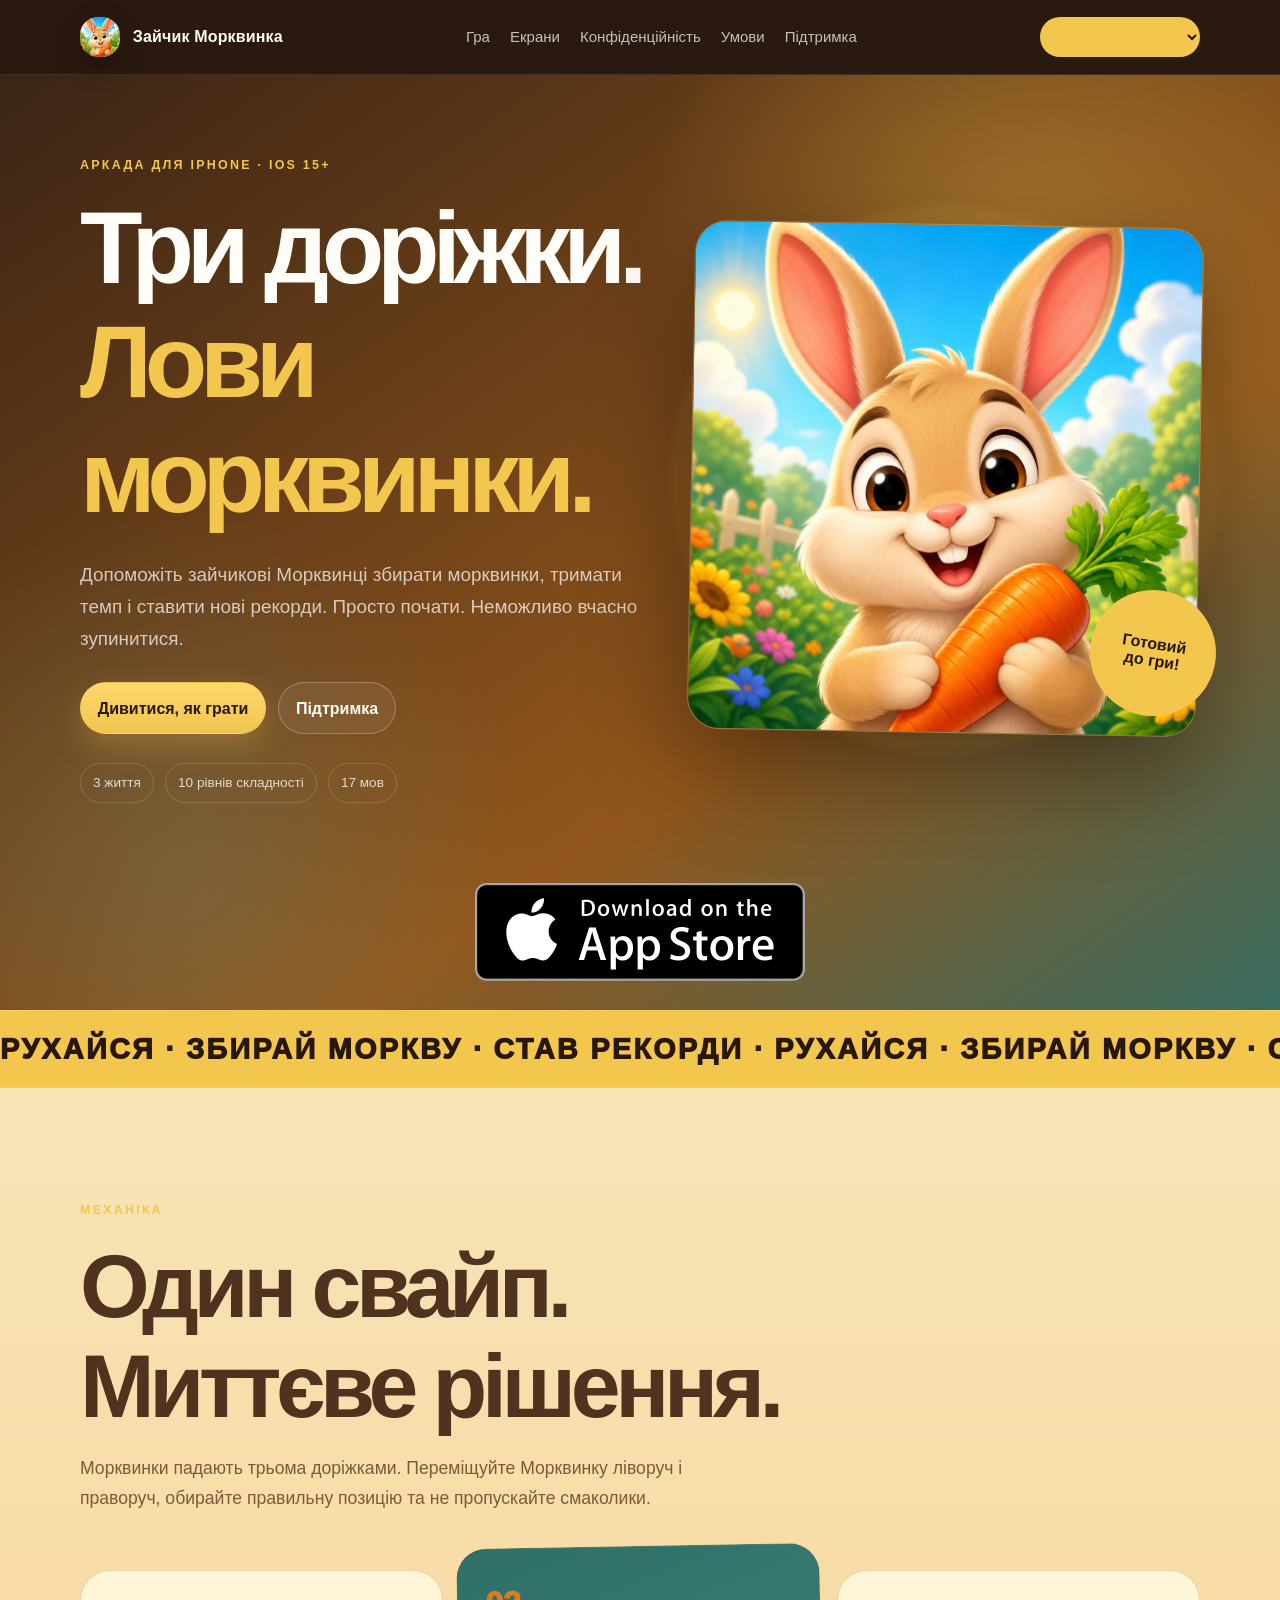
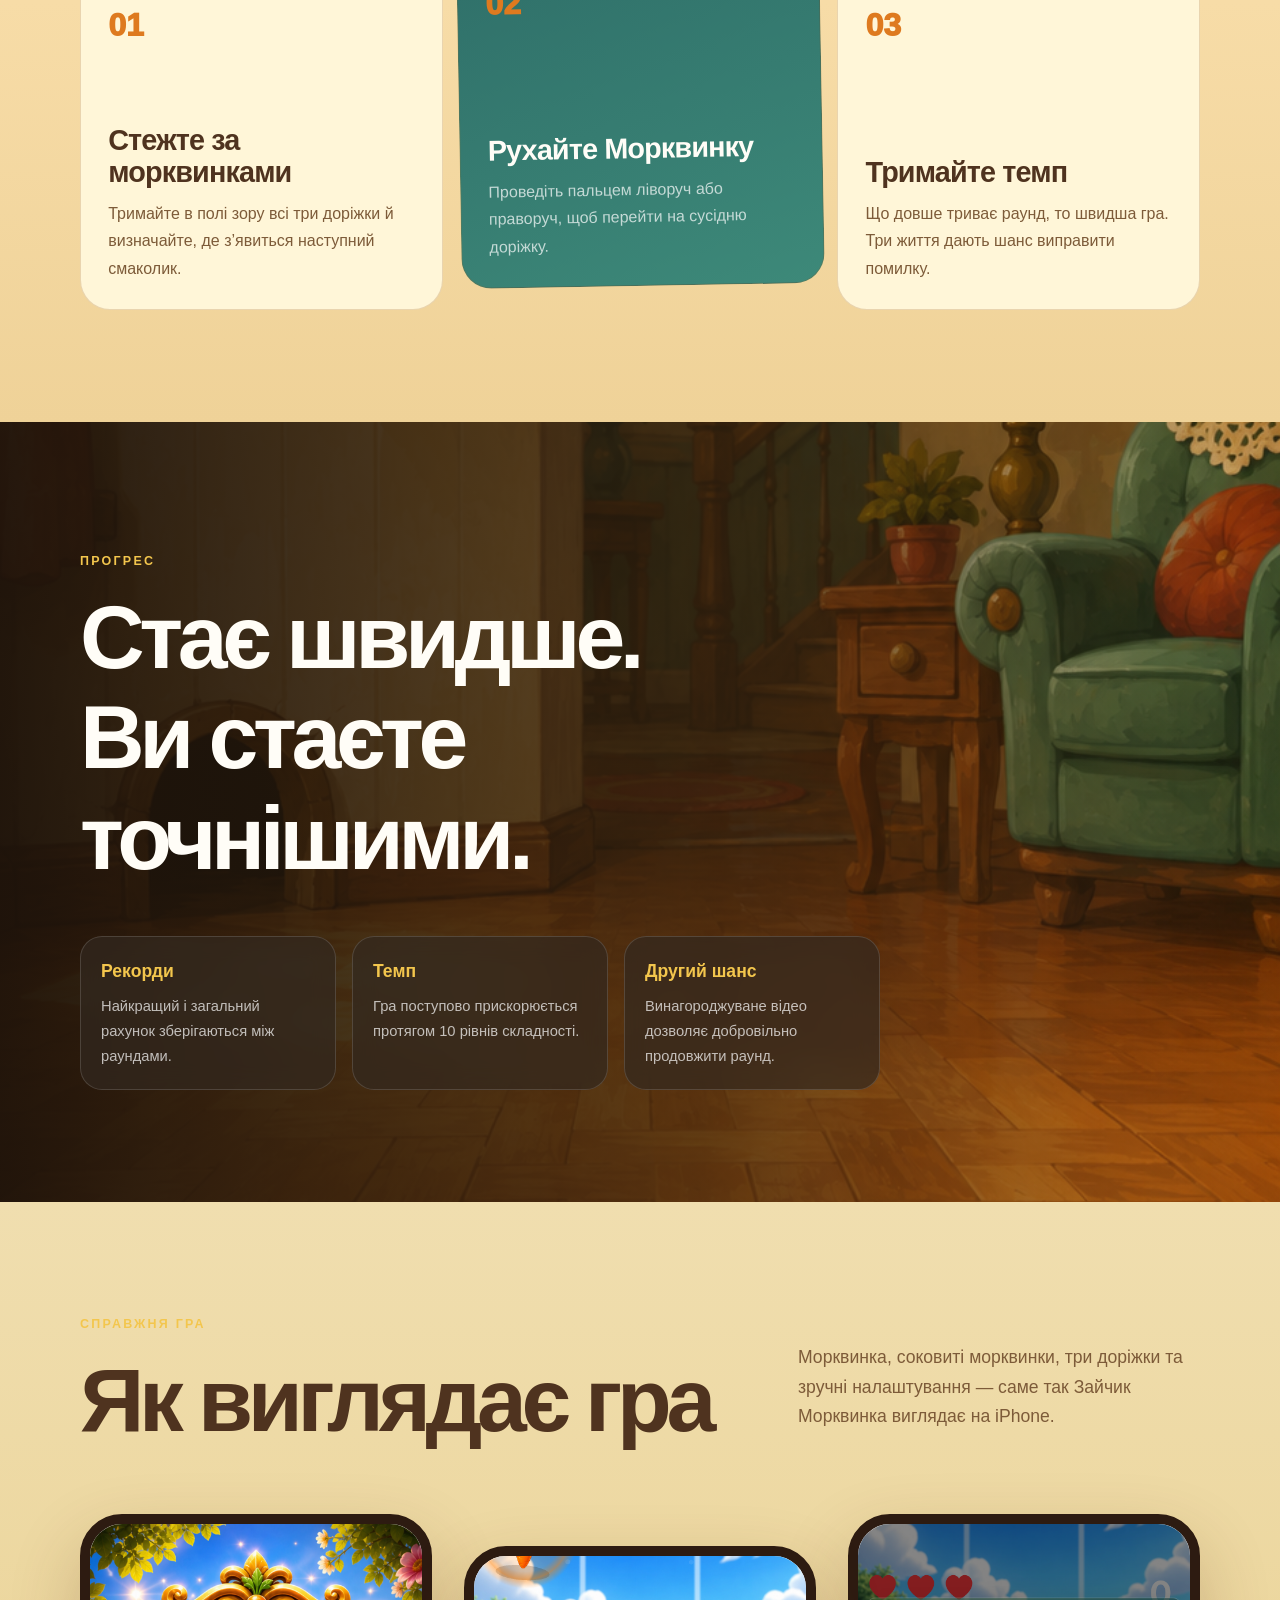
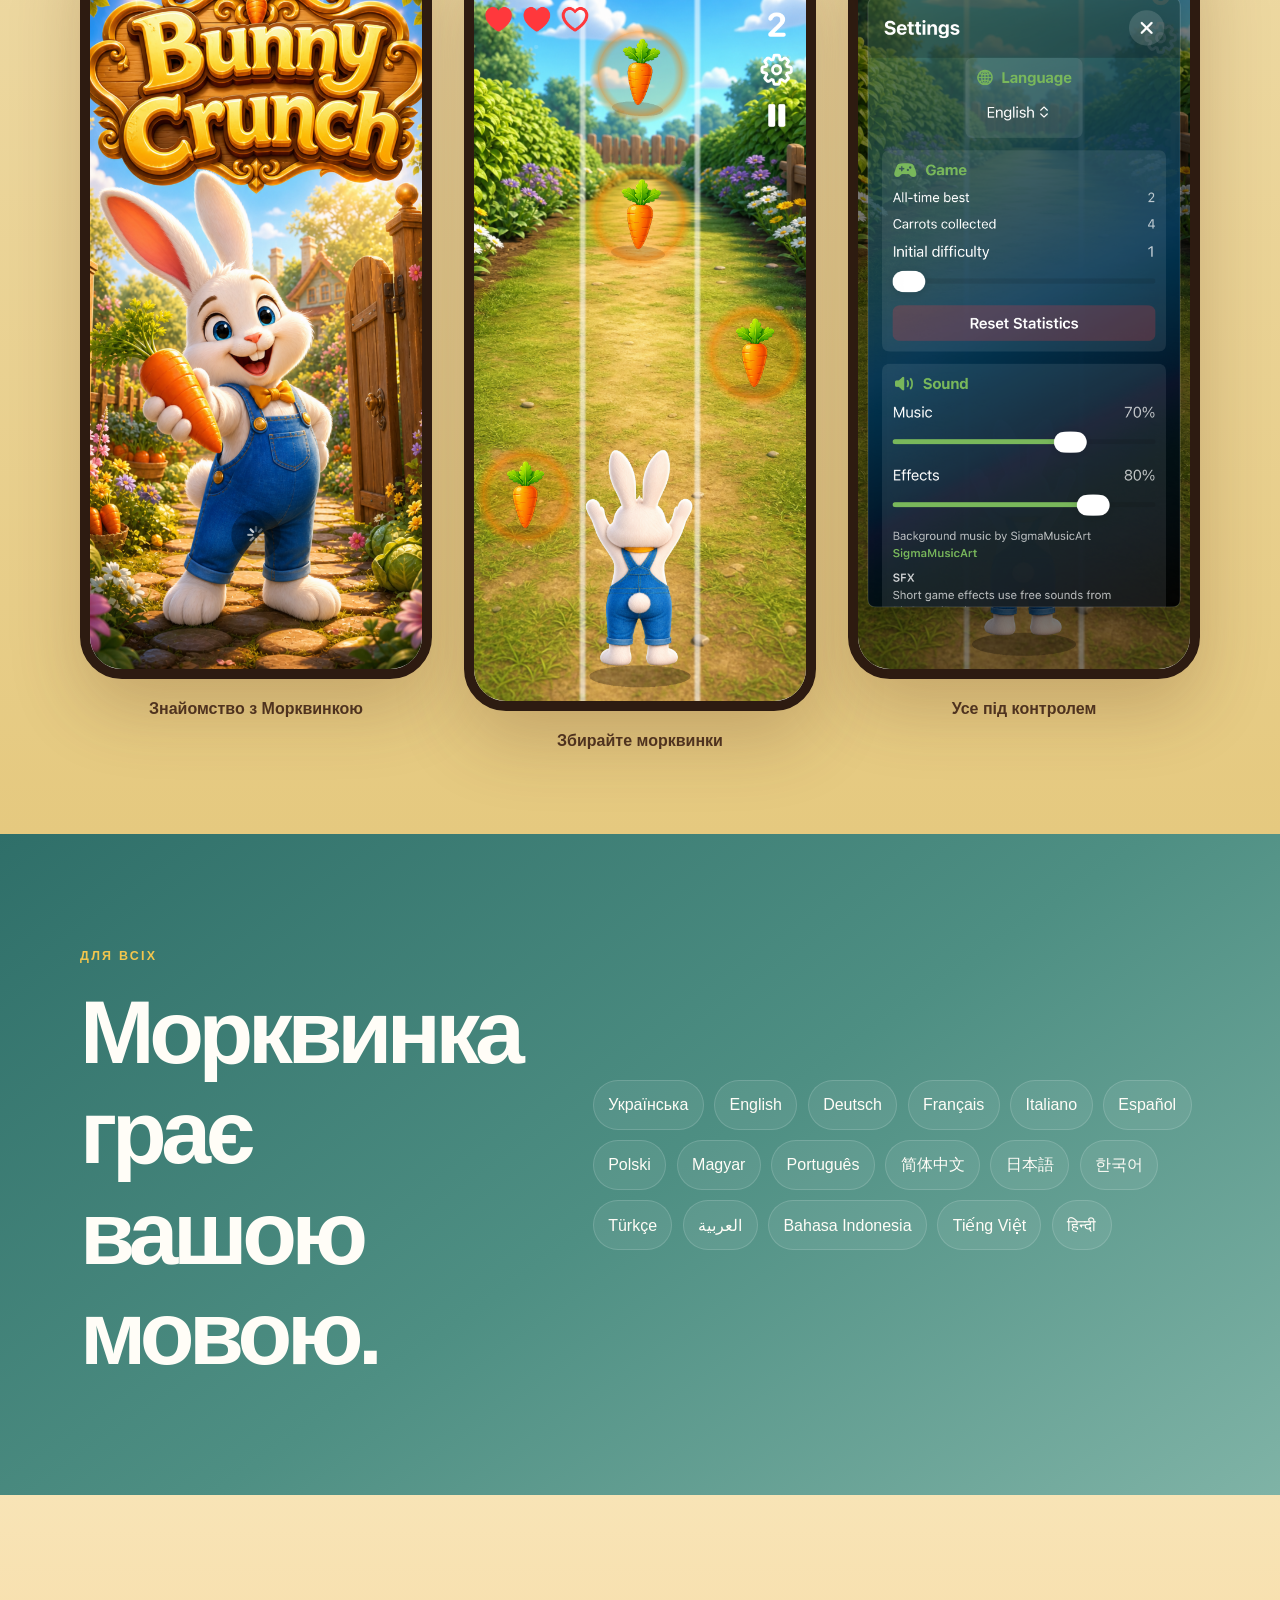
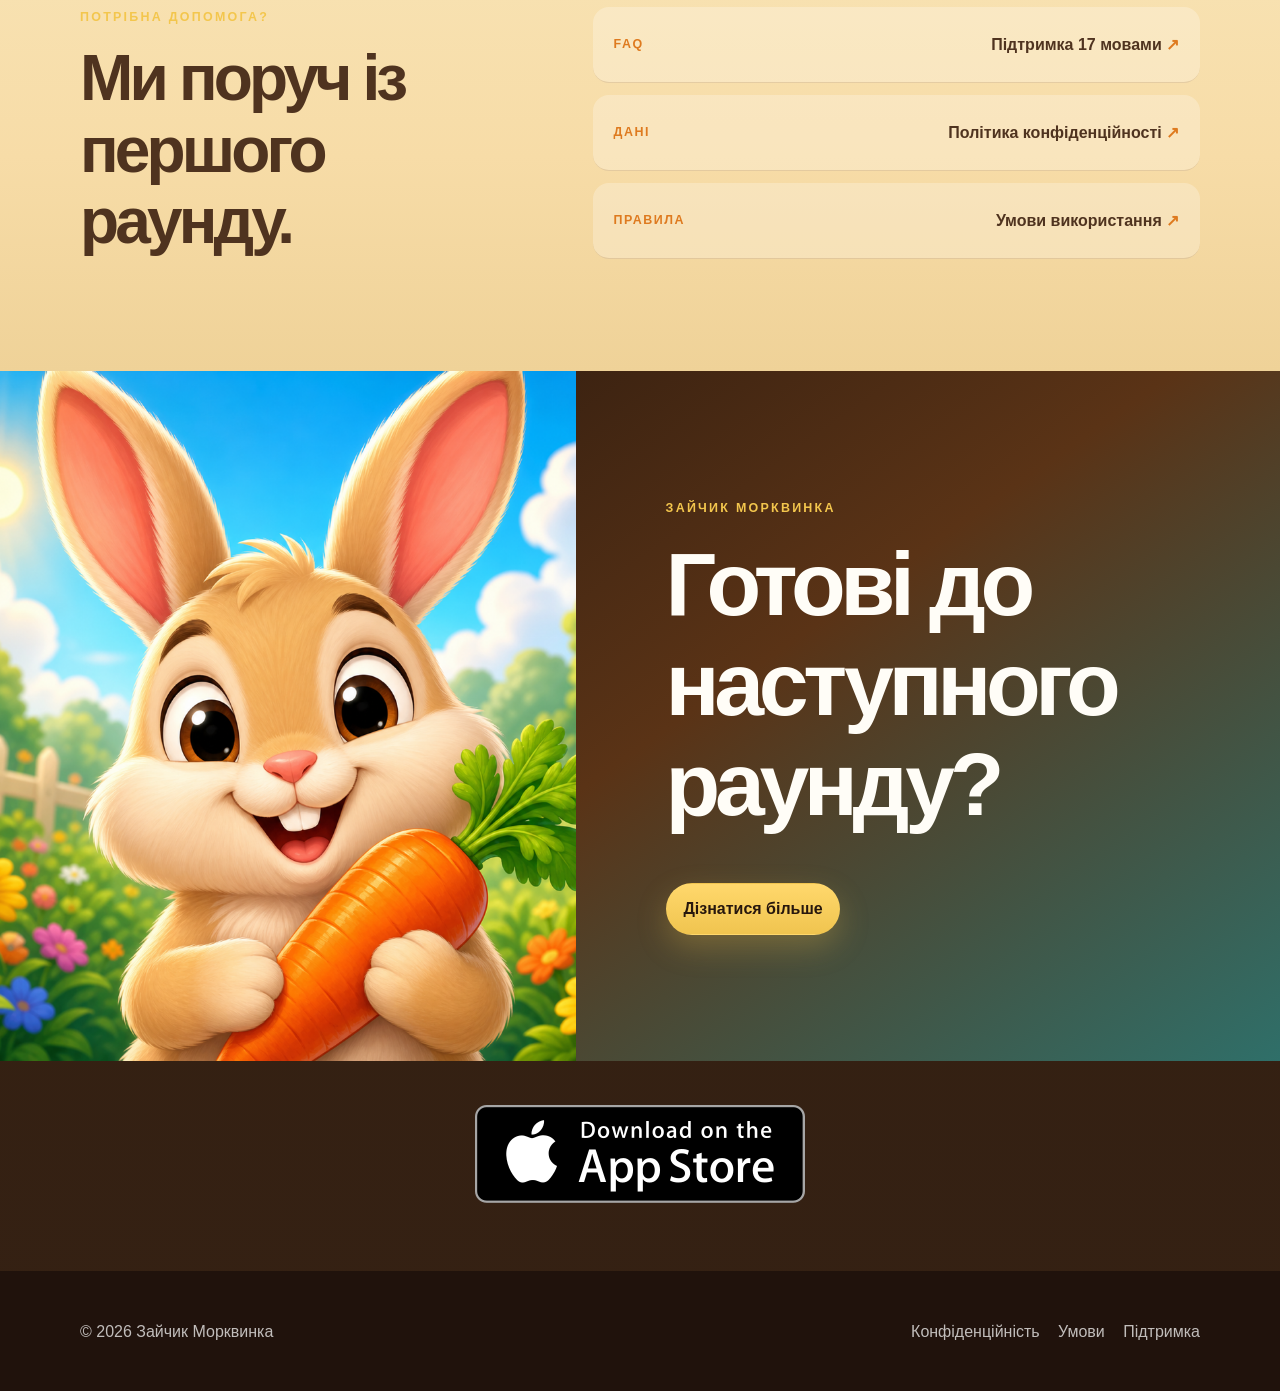
==== index.html @ 518f92ea "Refresh Simulator screenshots" ====
<!doctype html>
<html lang="uk">
<head>
  <meta charset="utf-8">
  <meta name="viewport" content="width=device-width, initial-scale=1">
  <meta name="theme-color" content="#071621">
  <meta name="description" content="Зайчик Морквинка — аркадна гра для iPhone, де Морквинка збирає морквинки на трьох доріжках.">
  <meta property="og:title" content="Зайчик Морквинка — мобільна аркада">
  <meta property="og:description" content="Три доріжки. Соковита морквинка. Спритна Морквинка.">
  <meta property="og:image" content="images/bunny-crunch-icon.png">
  <title>Зайчик Морквинка — мобільна аркада</title>
  <link rel="icon" type="image/png" href="images/bunny-crunch-icon.png">
  <link rel="apple-touch-icon" href="images/bunny-crunch-icon.png">
  <link rel="stylesheet" href="site.css?v=20260725-3">
</head>
<body class="home">
  <a class="skip-link" href="#main">Перейти до вмісту</a>
  <header class="topbar">
    <div class="shell topbar-inner">
      <a class="brand" href="index.html"><img class="brand-logo" src="images/bunny-crunch-icon.png" alt=""><span>Зайчик Морквинка</span></a>
      <nav class="nav" aria-label="Навігація сайту">
        <a class="nav-link" href="#game">Гра</a>
        <a class="nav-link" href="#screens">Екрани</a>
        <a class="nav-link" href="privacy.html">Конфіденційність</a>
        <a class="nav-link" href="terms.html">Умови</a>
        <a class="nav-link" href="support.html">Підтримка</a>
      </nav>
      <div class="language-control site-language-control" data-language-control>
        <label for="language-select">Мова сайту</label>
        <select id="language-select" data-language-select aria-label="Мова сайту"></select>
      </div>
    </div>
  </header>

  <main id="main">
    <section class="game-hero">
      <div class="shell game-hero-grid">
        <div class="hero-copy">
          <p class="game-kicker">Аркада для iPhone · iOS 15+</p>
          <h1>Три доріжки.<br><em>Лови морквинки.</em></h1>
          <p class="hero-summary">Допоможіть зайчикові Морквинці збирати морквинки, тримати темп і ставити нові рекорди. Просто почати. Неможливо вчасно зупинитися.</p>
          <div class="hero-actions">
            <a class="button primary" href="#game">Дивитися, як грати</a>
            <a class="button ghost" href="support.html">Підтримка</a>
          </div>
          <div class="hero-facts"><span>3 життя</span><span>10 рівнів складності</span><span>17 мов</span></div>
        </div>
        <div class="hero-character">
          <div class="sun-disc"></div>
          <img src="images/bunny-crunch-icon.png" alt="Мультяшний зайчик Морквинка тримає моркву">
          <span class="hero-sticker">Готовий<br>до гри!</span>
        </div>
      </div>
      <section class="app-store-band app-store-band-top" aria-label="App Store">
        <div class="shell app-store-band-inner">
          <a class="app-store-badge-link" href="https://apps.apple.com/" target="_blank" rel="noreferrer" aria-label="Download on the App Store">
            <img class="app-store-badge" src="images/app-store-badge.png" alt="Download on the App Store">
          </a>
        </div>
      </section>
      <div class="marquee" aria-hidden="true"><div>РУХАЙСЯ · ЗБИРАЙ МОРКВУ · СТАВ РЕКОРДИ · РУХАЙСЯ · ЗБИРАЙ МОРКВУ · СТАВ РЕКОРДИ ·</div></div>
    </section>

    <section class="game-section" id="game">
      <div class="shell">
        <div class="section-heading">
          <p class="game-kicker">Механіка</p>
          <h2>Один свайп.<br>Миттєве рішення.</h2>
          <p>Морквинки падають трьома доріжками. Переміщуйте Морквинку ліворуч і праворуч, обирайте правильну позицію та не пропускайте смаколики.</p>
        </div>
        <div class="mechanic-grid">
          <article class="mechanic-card"><span>01</span><h3>Стежте за морквинками</h3><p>Тримайте в полі зору всі три доріжки й визначайте, де з’явиться наступний смаколик.</p></article>
          <article class="mechanic-card featured"><span>02</span><h3>Рухайте Морквинку</h3><p>Проведіть пальцем ліворуч або праворуч, щоб перейти на сусідню доріжку.</p></article>
          <article class="mechanic-card"><span>03</span><h3>Тримайте темп</h3><p>Що довше триває раунд, то швидша гра. Три життя дають шанс виправити помилку.</p></article>
        </div>
      </div>
    </section>

    <section class="battle-section">
      <div class="battle-backdrop" role="img" aria-label="Затишна ігрова кімната з ліжком і розкиданими іграшками"></div>
      <div class="shell battle-copy">
        <p class="game-kicker">Прогрес</p>
        <h2>Стає швидше.<br>Ви стаєте точнішими.</h2>
        <div class="battle-points">
          <div><strong>Рекорди</strong><span>Найкращий і загальний рахунок зберігаються між раундами.</span></div>
          <div><strong>Темп</strong><span>Гра поступово прискорюється протягом 10 рівнів складності.</span></div>
          <div><strong>Другий шанс</strong><span>Винагороджуване відео дозволяє добровільно продовжити раунд.</span></div>
        </div>
      </div>
    </section>

    <section class="game-section screens-section" id="screens">
      <div class="shell">
        <div class="section-heading wide">
          <div><p class="game-kicker">Справжня гра</p><h2>Як виглядає гра</h2></div>
          <p>Морквинка, соковиті морквинки, три доріжки та зручні налаштування — саме так Зайчик Морквинка виглядає на iPhone.</p>
        </div>
        <div class="phone-gallery" aria-label="Скриншоти Зайчик Морквинка">
          <figure class="phone phone-tall"><div class="phone-screen"><img src="images/screenshot-splash.png?v=20260727-4" alt="Заставка Зайчик Морквинка з Морквинкою" loading="lazy"></div><figcaption>Знайомство з Морквинкою</figcaption></figure>
          <figure class="phone phone-center"><div class="phone-screen"><img src="images/screenshot-gameplay.png?v=20260727-4" alt="Ігровий раунд із морквинками на трьох доріжках" loading="lazy"></div><figcaption>Збирайте морквинки</figcaption></figure>
          <figure class="phone phone-tall"><div class="phone-screen"><img src="images/screenshot-settings.png?v=20260727-4" alt="" loading="lazy"></div><figcaption>Усе під контролем</figcaption></figure>
        </div>
      </div>
    </section>

    <section class="languages-band">
      <div class="shell languages-grid">
        <div><p class="game-kicker">Для всіх</p><h2>Морквинка грає<br>вашою мовою.</h2></div>
        <div class="language-cloud" aria-label="Підтримувані мови">
          <span>Українська</span><span>English</span><span>Deutsch</span><span>Français</span><span>Italiano</span><span>Español</span><span>Polski</span><span>Magyar</span><span>Português</span><span>简体中文</span><span>日本語</span><span>한국어</span><span>Türkçe</span><span>العربية</span><span>Bahasa Indonesia</span><span>Tiếng Việt</span><span>हिन्दी</span>
        </div>
      </div>
    </section>

    <section class="game-section support-strip">
      <div class="shell support-strip-grid">
        <div><p class="game-kicker">Потрібна допомога?</p><h2>Ми поруч із першого раунду.</h2></div>
        <div class="support-links">
          <a href="support.html"><span>FAQ</span><strong>Підтримка 17 мовами</strong></a>
          <a href="privacy.html"><span>Дані</span><strong>Політика конфіденційності</strong></a>
          <a href="terms.html"><span>Правила</span><strong>Умови використання</strong></a>
        </div>
      </div>
    </section>

    <section class="final-game-cta">
      <img src="images/bunny-crunch-icon.png" alt="" aria-hidden="true">
      <div><p class="game-kicker">Зайчик Морквинка</p><h2>Готові до<br>наступного раунду?</h2><a class="button primary" href="support.html">Дізнатися більше</a></div>
    </section>

    <section class="app-store-band app-store-band-bottom" aria-label="App Store">
      <div class="shell app-store-band-inner">
        <a class="app-store-badge-link" href="https://apps.apple.com/" target="_blank" rel="noreferrer" aria-label="Download on the App Store">
          <img class="app-store-badge" src="images/app-store-badge.png" alt="Download on the App Store">
        </a>
      </div>
    </section>
  </main>

  <footer class="footer"><div class="shell footer-inner"><span>© 2026 <span>Зайчик Морквинка</span></span><div class="footer-links"><a href="privacy.html">Конфіденційність</a><a href="terms.html">Умови</a><a href="support.html">Підтримка</a></div></div></footer>
</body>
</html>
---- site.css ----
:root {
  --ink: #27170d;
  --navy: #5d3418;
  --blue: #2f6f69;
  --blue-light: #96cbbd;
  --paper: #f7dca7;
  --paper-2: #fff6d8;
  --text: #4f331f;
  --muted: #7d5b39;
  --line: rgba(156, 93, 31, 0.22);
  --yellow: #f3c64d;
  --orange: #de7a1f;
  --teal: #67b8ac;
  --sand: #c98a46;
  --white: #fffdf7;
  --max: 1120px;
  --reading: 790px;
  --shadow: 0 24px 70px rgba(91, 51, 20, 0.18);
}

* {
  box-sizing: border-box;
}

html {
  scroll-behavior: smooth;
}

body {
  margin: 0;
  color: var(--text);
  background:
    radial-gradient(circle at 14% 14%, rgba(243, 198, 77, 0.2), transparent 20rem),
    radial-gradient(circle at 86% 20%, rgba(103, 184, 172, 0.16), transparent 26rem),
    radial-gradient(circle at 50% 92%, rgba(222, 122, 31, 0.12), transparent 30rem),
    linear-gradient(180deg, #fff8e9 0%, var(--paper) 54%, #e9c06f 100%);
  font-family: "Avenir Next", "Trebuchet MS", "Segoe UI", sans-serif;
  line-height: 1.7;
  text-rendering: optimizeLegibility;
  -webkit-font-smoothing: antialiased;
}

a {
  color: inherit;
  text-decoration: none;
}

a:not(.brand):not(.nav-link):not(.button):not(.page-card) {
  text-decoration-color: rgba(116, 77, 37, 0.42);
  text-underline-offset: 0.18em;
}

.shell {
  width: min(var(--max), calc(100% - 32px));
  margin-inline: auto;
}

.skip-link {
  position: fixed;
  top: 12px;
  left: 12px;
  z-index: 100;
  padding: 0.65rem 0.9rem;
  border-radius: 999px;
  color: var(--white);
  background: var(--ink);
  transform: translateY(-180%);
}

.skip-link:focus {
  transform: none;
}

.topbar {
  position: sticky;
  top: 0;
  z-index: 50;
  border-bottom: 1px solid rgba(255, 255, 255, 0.1);
  color: var(--white);
  background: rgba(39, 23, 13, 0.92);
  backdrop-filter: blur(22px) saturate(140%);
}

.topbar-inner {
  min-height: 74px;
  display: flex;
  align-items: center;
  justify-content: space-between;
  gap: 1.5rem;
}

.brand {
  display: inline-flex;
  align-items: center;
  gap: 0.8rem;
  font-weight: 800;
  letter-spacing: 0.01em;
}

.brand-logo {
  width: 2.5rem;
  height: 2.5rem;
  display: block;
  object-fit: cover;
  border-radius: 18px;
  box-shadow: 0 10px 26px rgba(0, 0, 0, 0.28);
}

.nav {
  display: flex;
  align-items: center;
  gap: 1.25rem;
}

.nav-link {
  color: rgba(255, 255, 255, 0.72);
  font-size: 0.94rem;
  transition: color 160ms ease;
}

.nav-link:hover,
.nav-link[aria-current="page"] {
  color: var(--yellow);
}

.nav-link.button {
  padding: 0.62rem 0.92rem;
  color: var(--ink);
  background: var(--yellow);
  border-radius: 999px;
  font-weight: 800;
}

.legal-hero {
  position: relative;
  overflow: hidden;
  color: var(--white);
  background:
    radial-gradient(circle at 82% 15%, rgba(243, 198, 77, 0.3), transparent 20rem),
    radial-gradient(circle at 12% 88%, rgba(103, 184, 172, 0.24), transparent 24rem),
    linear-gradient(145deg, #6d3e1a, #8d5620 58%, var(--blue));
}

.legal-hero::after {
  content: "";
  position: absolute;
  right: 7%;
  bottom: -5.5rem;
  width: 17rem;
  height: 17rem;
  border: 2.8rem dotted rgba(255, 255, 255, 0.08);
  border-radius: 50%;
  transform: rotate(17deg);
}

.legal-hero-inner {
  position: relative;
  z-index: 1;
  min-height: 400px;
  display: grid;
  align-content: center;
  padding-block: 5.5rem;
}

.legal-hero-inner > * {
  min-width: 0;
}

.legal-hero h1 {
  overflow-wrap: normal;
  word-break: normal;
  hyphens: none;
}

.language-control {
  width: 364px;
  max-width: 100%;
  display: grid;
  grid-template-columns: auto minmax(180px, 1fr);
  align-items: center;
  gap: 0.75rem;
  margin-bottom: 1.5rem;
  padding: 0.45rem 0.5rem 0.45rem 0.85rem;
  border: 1px solid rgba(255, 255, 255, 0.18);
  border-radius: 999px;
  color: rgba(255, 255, 255, 0.75);
  background: rgba(255, 255, 255, 0.07);
  font-size: 0.84rem;
  font-weight: 700;
}

.language-control select {
  width: 100%;
  min-width: 0;
  min-height: 38px;
  padding: 0 2.2rem 0 0.85rem;
  border: 0;
  border-radius: 999px;
  color: var(--ink);
  background: var(--yellow);
  font: inherit;
  font-weight: 800;
  cursor: pointer;
}

[dir="rtl"] .language-control select {
  padding: 0 0.85rem 0 2.2rem;
}

.topbar .language-control {
  flex: 0 0 auto;
  width: auto;
  max-width: none;
  grid-template-columns: 1fr;
  gap: 0;
  margin: 0;
  padding: 0;
  border: 0;
  background: transparent;
}

.topbar .language-control label {
  position: absolute;
  width: 1px;
  height: 1px;
  overflow: hidden;
  clip: rect(0 0 0 0);
  white-space: nowrap;
}

.topbar .language-control select {
  width: 160px;
  min-height: 40px;
  max-width: 180px;
}

.kicker {
  margin: 0 0 0.8rem;
  color: var(--yellow);
  font-size: 0.78rem;
  font-weight: 800;
  letter-spacing: 0.16em;
  text-transform: uppercase;
}

h1,
h2,
h3 {
  line-height: 1.12;
  letter-spacing: -0.03em;
}

h1 {
  max-width: 820px;
  margin: 0;
  font-size: clamp(2.9rem, 7vw, 6.4rem);
}

.legal-hero .lead {
  max-width: 700px;
  margin: 1.25rem 0 0;
  color: rgba(255, 255, 255, 0.74);
  font-size: clamp(1.05rem, 2vw, 1.3rem);
}

.hero-actions {
  display: flex;
  flex-wrap: wrap;
  gap: 0.75rem;
  margin-top: 1.7rem;
}

.button {
  display: inline-flex;
  align-items: center;
  justify-content: center;
  min-height: 48px;
  padding: 0.72rem 1.05rem;
  border: 1px solid transparent;
  border-radius: 999px;
  font-weight: 800;
}

.button.primary {
  color: var(--ink);
  background: linear-gradient(180deg, #ffd86c, #f0c44f);
  box-shadow: 0 12px 30px rgba(243, 198, 77, 0.26);
}

.button.ghost {
  color: var(--white);
  border-color: rgba(255, 255, 255, 0.25);
  background: rgba(255, 255, 255, 0.06);
}

.app-store-band {
  width: 100%;
}

.app-store-band-top {
  padding: 2rem 0 1.85rem;
}

.app-store-band-bottom {
  padding: 2.75rem 0 4.25rem;
}

.app-store-band-inner {
  display: flex;
  justify-content: center;
}

.app-store-badge-link {
  display: inline-block;
}

.app-store-badge {
  display: block;
  width: min(330px, 82vw);
  height: auto;
}

.content-wrap {
  display: grid;
  grid-template-columns: minmax(0, var(--reading)) 220px;
  gap: 4rem;
  align-items: start;
  padding-block: 5rem;
}

.document h2,
.support-section h2 {
  margin: 3.4rem 0 1rem;
  font-size: clamp(1.75rem, 4vw, 2.55rem);
}

.document h2:first-child {
  margin-top: 0;
}

.document h3 {
  margin: 2.2rem 0 0.7rem;
  font-size: 1.2rem;
}

.document p,
.document li {
  color: #675b50;
}

.document a,
.faq a {
  text-decoration: underline;
  text-decoration-thickness: 1px;
}

.document ul {
  padding-left: 1.25rem;
}

.document li + li {
  margin-top: 0.5rem;
}

.summary {
  padding: 1.4rem;
  border: 1px solid rgba(198, 113, 73, 0.26);
  border-radius: 22px;
  background: rgba(243, 198, 77, 0.18);
}

.summary strong {
  display: block;
  margin-bottom: 0.35rem;
  color: var(--text);
}

.toc {
  position: sticky;
  top: 104px;
  padding: 1.25rem;
  border: 1px solid var(--line);
  border-radius: 20px;
  background: rgba(255, 249, 229, 0.9);
}

.toc strong {
  display: block;
  margin-bottom: 0.65rem;
}

.toc a {
  display: block;
  padding: 0.32rem 0;
  color: var(--muted);
  font-size: 0.9rem;
}

.toc a:hover {
  color: var(--text);
}

.support-main {
  padding-block: 5rem;
}

.support-intro {
  display: grid;
  grid-template-columns: repeat(3, 1fr);
  gap: 1rem;
}

.stat-card {
  min-height: 232px;
  padding: 1.4rem;
  border: 1px solid var(--line);
  border-radius: 24px;
  background: rgba(255, 255, 255, 0.58);
}

.stat-card span {
  display: block;
  margin-bottom: 1rem;
  color: var(--orange);
  font-size: 1.75rem;
  font-weight: 900;
}

.stat-card strong {
  display: block;
  font-size: 1.1rem;
}

.stat-card p {
  margin: 0.35rem 0 0;
  color: var(--muted);
}

.support-section {
  max-width: 900px;
  margin-inline: auto;
}

.faq {
  display: grid;
  gap: 0.7rem;
}

.faq details {
  border: 1px solid var(--line);
  border-radius: 18px;
  background: rgba(255, 255, 255, 0.56);
  overflow: hidden;
}

.faq details[open] {
  background: var(--white);
  box-shadow: 0 14px 36px rgba(95, 50, 13, 0.09);
}

.faq summary {
  position: relative;
  padding: 1.05rem 3.2rem 1.05rem 1.15rem;
  cursor: pointer;
  list-style: none;
  font-weight: 800;
}

.faq summary::-webkit-details-marker {
  display: none;
}

.faq summary::after {
  content: "+";
  position: absolute;
  top: 50%;
  right: 1.15rem;
  width: 1.65rem;
  height: 1.65rem;
  display: grid;
  place-items: center;
  border-radius: 50%;
  color: var(--ink);
  background: var(--yellow);
  transform: translateY(-50%);
}

.faq details[open] summary::after {
  content: "−";
}

.faq-answer {
  padding: 0 1.15rem 1.15rem;
  color: #675b50;
}

.faq-answer p {
  margin: 0;
}

.link-grid {
  display: grid;
  grid-template-columns: repeat(2, 1fr);
  gap: 1rem;
  margin-top: 4rem;
}

.page-card {
  position: relative;
  min-height: 170px;
  padding: 1.35rem;
  border-radius: 24px;
  color: var(--white);
  background: linear-gradient(145deg, #6c3c19, #2f6f69);
  box-shadow: var(--shadow);
}

.page-card span {
  color: var(--yellow);
  font-size: 0.78rem;
  font-weight: 800;
  letter-spacing: 0.12em;
  text-transform: uppercase;
}

.page-card strong {
  display: block;
  margin-top: 1.7rem;
  font-size: 1.35rem;
}

.page-card::after {
  content: "↗";
  position: absolute;
  right: 1.25rem;
  bottom: 1.15rem;
  color: var(--teal);
  font-size: 1.5rem;
}

.updated {
  margin-top: 3rem;
  color: var(--muted);
  font-size: 0.9rem;
}

.footer {
  color: rgba(255, 255, 255, 0.72);
  background: #20120c;
}

.footer-inner {
  min-height: 120px;
  display: flex;
  align-items: center;
  justify-content: space-between;
  gap: 1.5rem;
}

.footer-links {
  display: flex;
  flex-wrap: wrap;
  justify-content: flex-end;
  gap: 1.15rem;
}

.footer a:hover {
  color: var(--yellow);
}

@media (max-width: 920px) {
  .topbar-inner {
    position: relative;
    min-height: 0;
    display: grid;
    grid-template-columns: minmax(0, 1fr) auto;
    align-items: center;
    gap: 0.65rem 0.85rem;
    padding-block: 0.75rem 0.6rem;
  }

  .topbar .language-control {
    grid-column: 2;
    grid-row: 1;
    width: auto;
  }

  .topbar .language-control select {
    width: 138px;
    max-width: 34vw;
  }

  .nav {
    grid-column: 1 / -1;
    grid-row: 2;
    width: 100%;
    gap: 0.85rem;
    overflow-x: auto;
    padding-bottom: 0.15rem;
  }

  .nav-link {
    white-space: nowrap;
  }

  .nav-link.button {
    display: none;
  }
}

@media (max-width: 820px) {
  .legal-hero-inner {
    min-height: 350px;
    padding-block: 4rem;
  }

  .content-wrap {
    grid-template-columns: 1fr;
    gap: 2rem;
  }

  .toc {
    position: static;
    grid-row: 1;
  }

  .support-intro {
    grid-template-columns: 1fr;
  }
}

@media (max-width: 600px) {
  h1 {
    font-size: 3rem;
  }

  .link-grid {
    grid-template-columns: 1fr;
  }

  .footer-inner {
    align-items: flex-start;
    flex-direction: column;
    padding-block: 2rem;
  }

  .footer-links {
    justify-content: flex-start;
  }
}

@media (prefers-reduced-motion: reduce) {
  html {
    scroll-behavior: auto;
  }
}

/* Home page */
.home {
  color: var(--white);
  background:
    radial-gradient(circle at 16% 10%, rgba(243, 198, 77, 0.18), transparent 18rem),
    linear-gradient(180deg, #23160e 0%, #352113 100%);
}

.home .topbar {
  background: rgba(44, 26, 16, 0.9);
}

.game-hero {
  overflow: hidden;
  background:
    radial-gradient(circle at 80% 18%, rgba(243, 198, 77, 0.34), transparent 24rem),
    radial-gradient(circle at 14% 78%, rgba(103, 184, 172, 0.2), transparent 22rem),
    linear-gradient(145deg, #3b2415, #92561b 62%, var(--blue));
}

.game-hero-grid {
  min-height: 720px;
  display: grid;
  grid-template-columns: 1.05fr 0.95fr;
  align-items: center;
  gap: 3rem;
  padding-block: 5rem 3rem;
}

.game-kicker {
  margin: 0 0 0.9rem;
  color: var(--yellow);
  font-size: 0.78rem;
  font-weight: 900;
  letter-spacing: 0.18em;
  text-transform: uppercase;
}

.hero-copy h1 {
  margin: 0;
  font-size: clamp(4rem, 8vw, 7.5rem);
  letter-spacing: -0.07em;
}

.hero-copy h1 em {
  color: var(--yellow);
  font-style: normal;
}

.hero-summary {
  max-width: 650px;
  margin: 1.5rem 0 0;
  color: rgba(255, 255, 255, 0.72);
  font-size: 1.18rem;
}

.hero-facts {
  display: flex;
  flex-wrap: wrap;
  gap: 0.7rem;
  margin-top: 1.8rem;
}

.hero-facts span {
  padding: 0.45rem 0.75rem;
  border: 1px solid rgba(255, 255, 255, 0.16);
  border-radius: 999px;
  color: rgba(255, 255, 255, 0.78);
  font-size: 0.85rem;
}

.hero-character {
  position: relative;
  min-height: 570px;
  display: grid;
  place-items: center;
}

.hero-character img {
  position: relative;
  z-index: 2;
  width: min(100%, 560px);
  border-radius: 32px;
  border: 1px solid rgba(255, 255, 255, 0.18);
  box-shadow: 0 36px 100px rgba(0, 0, 0, 0.42);
  transform: rotate(1deg);
}

.sun-disc {
  position: absolute;
  width: 480px;
  height: 480px;
  border-radius: 50%;
  background: radial-gradient(circle, rgba(255, 246, 214, 0.96) 0%, rgba(243, 198, 77, 0.92) 44%, rgba(243, 198, 77, 0.18) 72%, transparent 74%);
  filter: blur(4px);
  box-shadow: 0 0 0 34px rgba(243, 198, 77, 0.1);
}

.hero-sticker {
  position: absolute;
  z-index: 3;
  right: -1rem;
  bottom: 3rem;
  width: 126px;
  height: 126px;
  display: grid;
  place-items: center;
  border-radius: 50%;
  color: var(--ink);
  background: var(--yellow);
  font-weight: 900;
  line-height: 1.05;
  text-align: center;
  transform: rotate(9deg);
}

.marquee {
  overflow: hidden;
  border-block: 1px solid rgba(255, 255, 255, 0.12);
  color: var(--ink);
  background: var(--yellow);
  font-size: clamp(1rem, 2.5vw, 1.8rem);
  font-weight: 950;
  letter-spacing: 0.08em;
  white-space: nowrap;
}

.marquee div {
  width: max-content;
  padding-block: 0.85rem;
  animation: ticker 22s linear infinite;
}

@keyframes ticker {
  to { transform: translateX(-50%); }
}

.game-section {
  padding-block: 7rem;
  color: var(--text);
  background: linear-gradient(180deg, #f8e4b6, var(--paper) 55%, #efd298);
}

.section-heading {
  max-width: 760px;
}

.section-heading h2,
.battle-copy h2,
.languages-grid h2,
.support-strip h2,
.final-game-cta h2 {
  margin: 0;
  font-size: clamp(3rem, 7vw, 6.4rem);
  letter-spacing: -0.06em;
}

.section-heading > p:last-child {
  max-width: 620px;
  color: var(--muted);
  font-size: 1.1rem;
}

.section-heading.wide {
  max-width: none;
  display: grid;
  grid-template-columns: 1.25fr 0.75fr;
  align-items: end;
  gap: 3rem;
}

.mechanic-grid {
  display: grid;
  grid-template-columns: repeat(3, 1fr);
  gap: 1rem;
  margin-top: 3.5rem;
}

.mechanic-card {
  min-height: 340px;
  display: flex;
  flex-direction: column;
  padding: 1.7rem;
  border: 1px solid var(--line);
  border-radius: 30px;
  background: var(--paper-2);
}

.mechanic-card.featured {
  color: var(--white);
  background: linear-gradient(160deg, #2f6f69, #3d8979);
  transform: translateY(-1.5rem) rotate(-1deg);
}

.mechanic-card > span {
  color: var(--orange);
  font-size: 2rem;
  font-weight: 950;
}

.mechanic-card h3 {
  margin: auto 0 0.75rem;
  font-size: 1.8rem;
}

.mechanic-card p {
  margin: 0;
  color: var(--muted);
}

.mechanic-card.featured p {
  color: rgba(255, 255, 255, 0.7);
}

.battle-section {
  position: relative;
  min-height: 780px;
  display: grid;
  align-items: end;
  overflow: hidden;
  background: var(--ink);
}

.battle-backdrop {
  position: absolute;
  inset: 0;
  background:
    linear-gradient(90deg, rgba(28, 18, 10, 0.96), rgba(40, 28, 14, 0.72) 55%, rgba(40, 28, 14, 0.18)),
    url("images/background.png") center 56% / cover;
}

.battle-copy {
  position: relative;
  z-index: 2;
  padding-block: 7rem;
}

.battle-copy h2 {
  max-width: 850px;
}

.battle-points {
  max-width: 800px;
  display: grid;
  grid-template-columns: repeat(3, 1fr);
  gap: 1rem;
  margin-top: 3rem;
}

.battle-points div {
  padding: 1.25rem;
  border: 1px solid rgba(255, 255, 255, 0.14);
  border-radius: 22px;
  background: rgba(51, 41, 32, 0.7);
  backdrop-filter: blur(12px);
}

.battle-points strong,
.battle-points span {
  display: block;
}

.battle-points strong {
  color: var(--yellow);
  font-size: 1.1rem;
}

.battle-points span {
  margin-top: 0.45rem;
  color: rgba(255, 255, 255, 0.7);
  font-size: 0.92rem;
}

.screens-section {
  overflow: hidden;
  background: linear-gradient(180deg, #f0deaf 0%, #e5c97f 100%);
}

.phone-gallery {
  display: grid;
  grid-template-columns: repeat(3, 1fr);
  align-items: center;
  gap: 2rem;
  margin-top: 4rem;
}

.phone {
  margin: 0;
  text-align: center;
}

.phone-screen {
  aspect-ratio: 1206 / 2622;
  overflow: hidden;
  border: 10px solid #2d1b11;
  border-radius: 42px;
  background: #fff;
  box-shadow: 0 30px 70px rgba(91, 51, 20, 0.24);
}

.phone-screen img {
  width: 100%;
  height: 100%;
  object-fit: cover;
}

.phone-screen.crop-top img {
  height: 116%;
  object-position: center bottom;
}

.phone-center {
  transform: translateY(2rem);
}

.phone figcaption {
  margin-top: 1rem;
  font-weight: 900;
}

.languages-band {
  padding-block: 7rem;
  background: linear-gradient(145deg, #2f6f69, #4e8f83 52%, #7fb3a6);
}

.languages-grid {
  display: grid;
  grid-template-columns: 0.85fr 1.15fr;
  gap: 4rem;
  align-items: center;
}

.language-cloud {
  display: flex;
  flex-wrap: wrap;
  gap: 0.65rem;
}

.language-cloud span {
  padding: 0.65rem 0.9rem;
  border: 1px solid rgba(255, 255, 255, 0.15);
  border-radius: 999px;
  background: rgba(255, 255, 255, 0.07);
}

.support-strip-grid {
  display: grid;
  grid-template-columns: 0.85fr 1.15fr;
  gap: 4rem;
}

.support-strip h2 {
  font-size: clamp(2.6rem, 5vw, 4.8rem);
}

.support-links {
  display: grid;
  gap: 0.75rem;
}

.support-links a {
  min-height: 76px;
  display: flex;
  align-items: center;
  justify-content: space-between;
  gap: 1rem;
  padding: 1.15rem 1.3rem;
  border-bottom: 1px solid rgba(132, 82, 28, 0.18);
  background: rgba(255, 255, 255, 0.25);
  border-radius: 16px;
}

.support-links span {
  color: var(--orange);
  font-size: 0.78rem;
  font-weight: 900;
  letter-spacing: 0.12em;
  text-transform: uppercase;
}

.support-links strong::after {
  content: " ↗";
  color: var(--orange);
}

.final-game-cta {
  min-height: 690px;
  display: grid;
  grid-template-columns: 0.9fr 1.1fr;
  align-items: center;
  overflow: hidden;
  color: var(--white);
  background: linear-gradient(145deg, #21140d, #5a3316 52%, #2f6f69);
}

.final-game-cta > img {
  width: 100%;
  height: 690px;
  object-fit: cover;
  object-position: center 30%;
}

.final-game-cta > div {
  padding: 4rem 7vw;
}

.final-game-cta .button {
  margin-top: 3rem;
}

@media (max-width: 900px) {
  .game-hero-grid,
  .section-heading.wide,
  .languages-grid,
  .support-strip-grid {
    grid-template-columns: 1fr;
  }

  .game-hero-grid {
    padding-top: 4rem;
  }

  .mechanic-grid,
  .battle-points {
    grid-template-columns: 1fr;
  }

  .mechanic-card.featured {
    transform: none;
  }

  .phone-gallery {
    display: flex;
    width: auto;
    margin-inline: calc(50% - 50vw);
    padding: 1rem 5vw 4rem;
    overflow-x: auto;
    scroll-padding-inline: 5vw;
    scroll-snap-type: x mandatory;
    scrollbar-width: thin;
  }

  .phone {
    min-width: 260px;
    scroll-snap-align: center;
  }

  .phone-center {
    transform: none;
  }

  .final-game-cta {
    grid-template-columns: 1fr;
  }

  .final-game-cta > img {
    height: 480px;
  }
}

@media (max-width: 600px) {
  .support-links a {
    min-height: 94px;
  }

  .game-hero-grid {
    min-height: 0;
  }

  .hero-character {
    min-height: 420px;
  }

  .sun-disc {
    width: 330px;
    height: 330px;
  }

  .hero-sticker {
    right: 0;
    width: 100px;
    height: 100px;
  }

  .game-section,
  .languages-band {
    padding-block: 5rem;
  }

  .phone-gallery {
    gap: 1rem;
  }

  .phone {
    min-width: min(78vw, 300px);
  }

  .phone-screen {
    border-width: 6px;
    border-radius: 28px;
  }
}

@media (max-width: 360px) {
  .brand > span:last-child {
    display: none;
  }

  .topbar .language-control select {
    width: 128px;
    max-width: 42vw;
  }
}
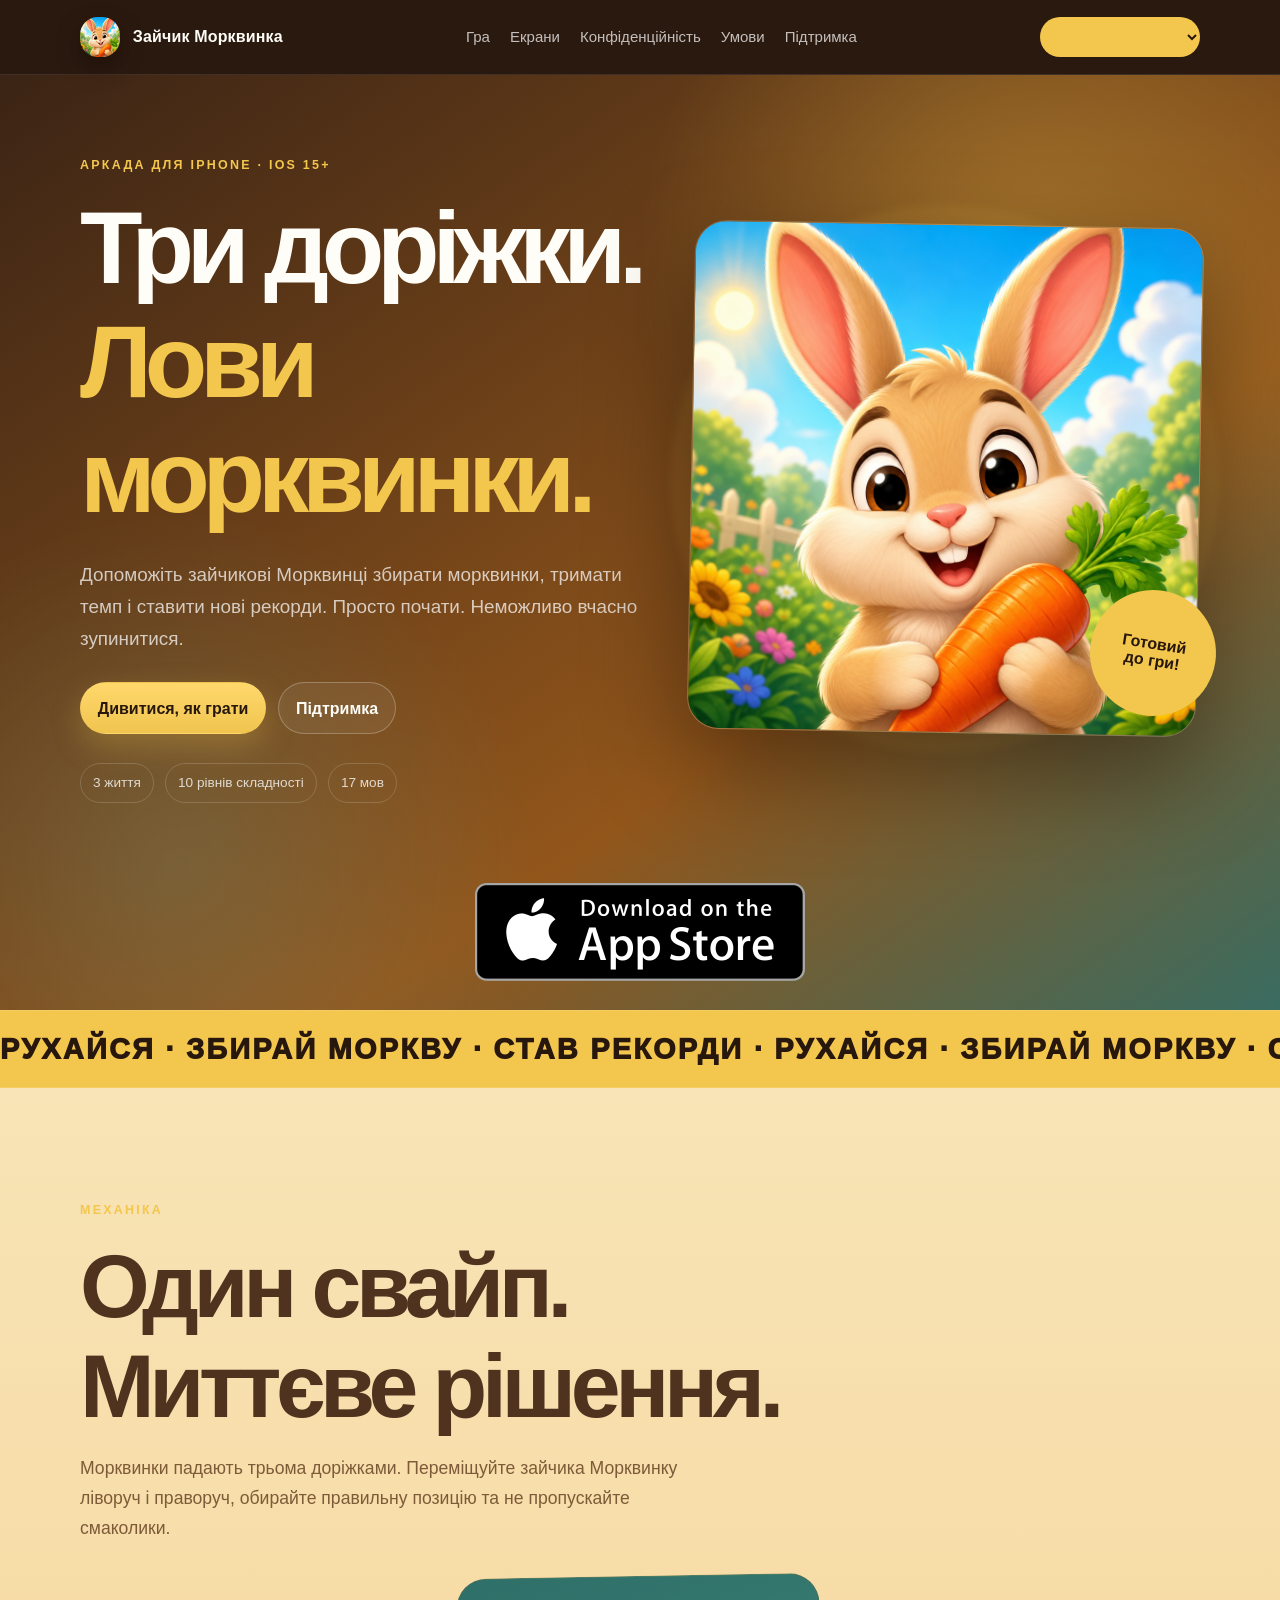
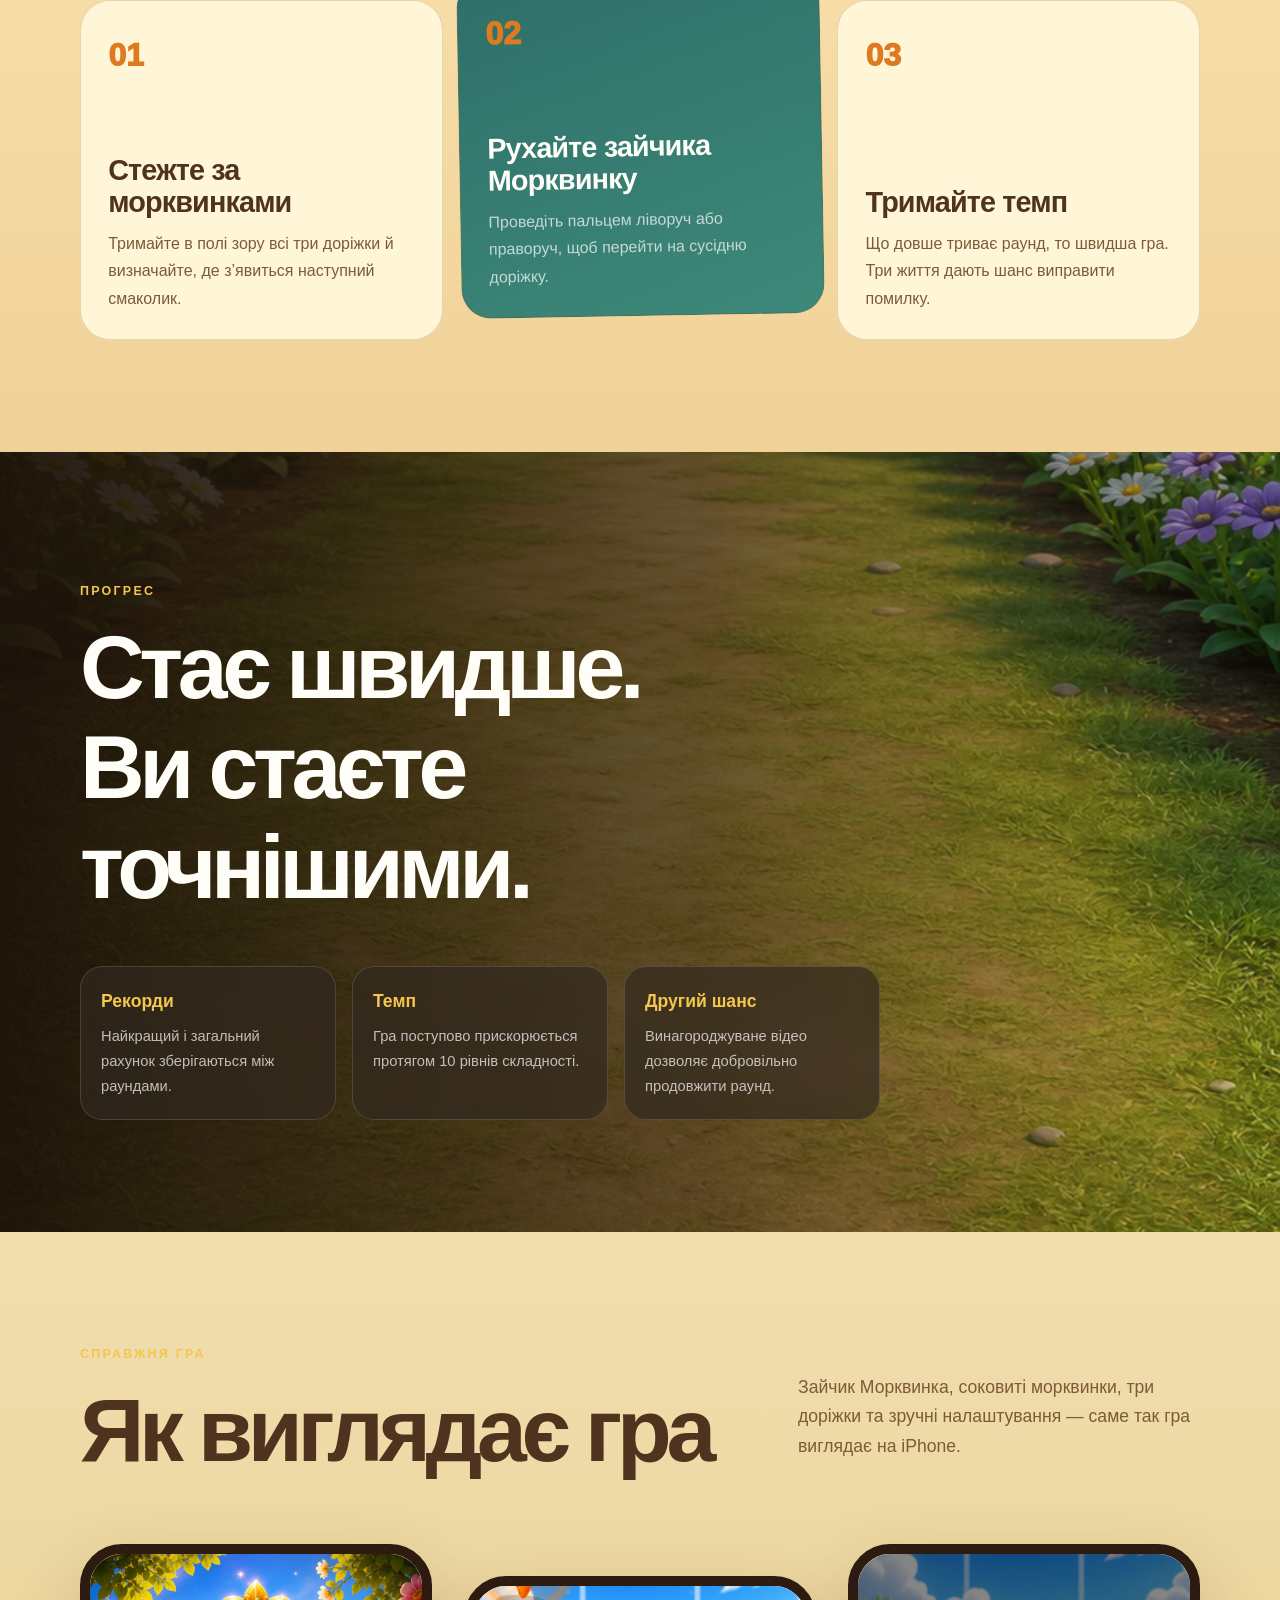
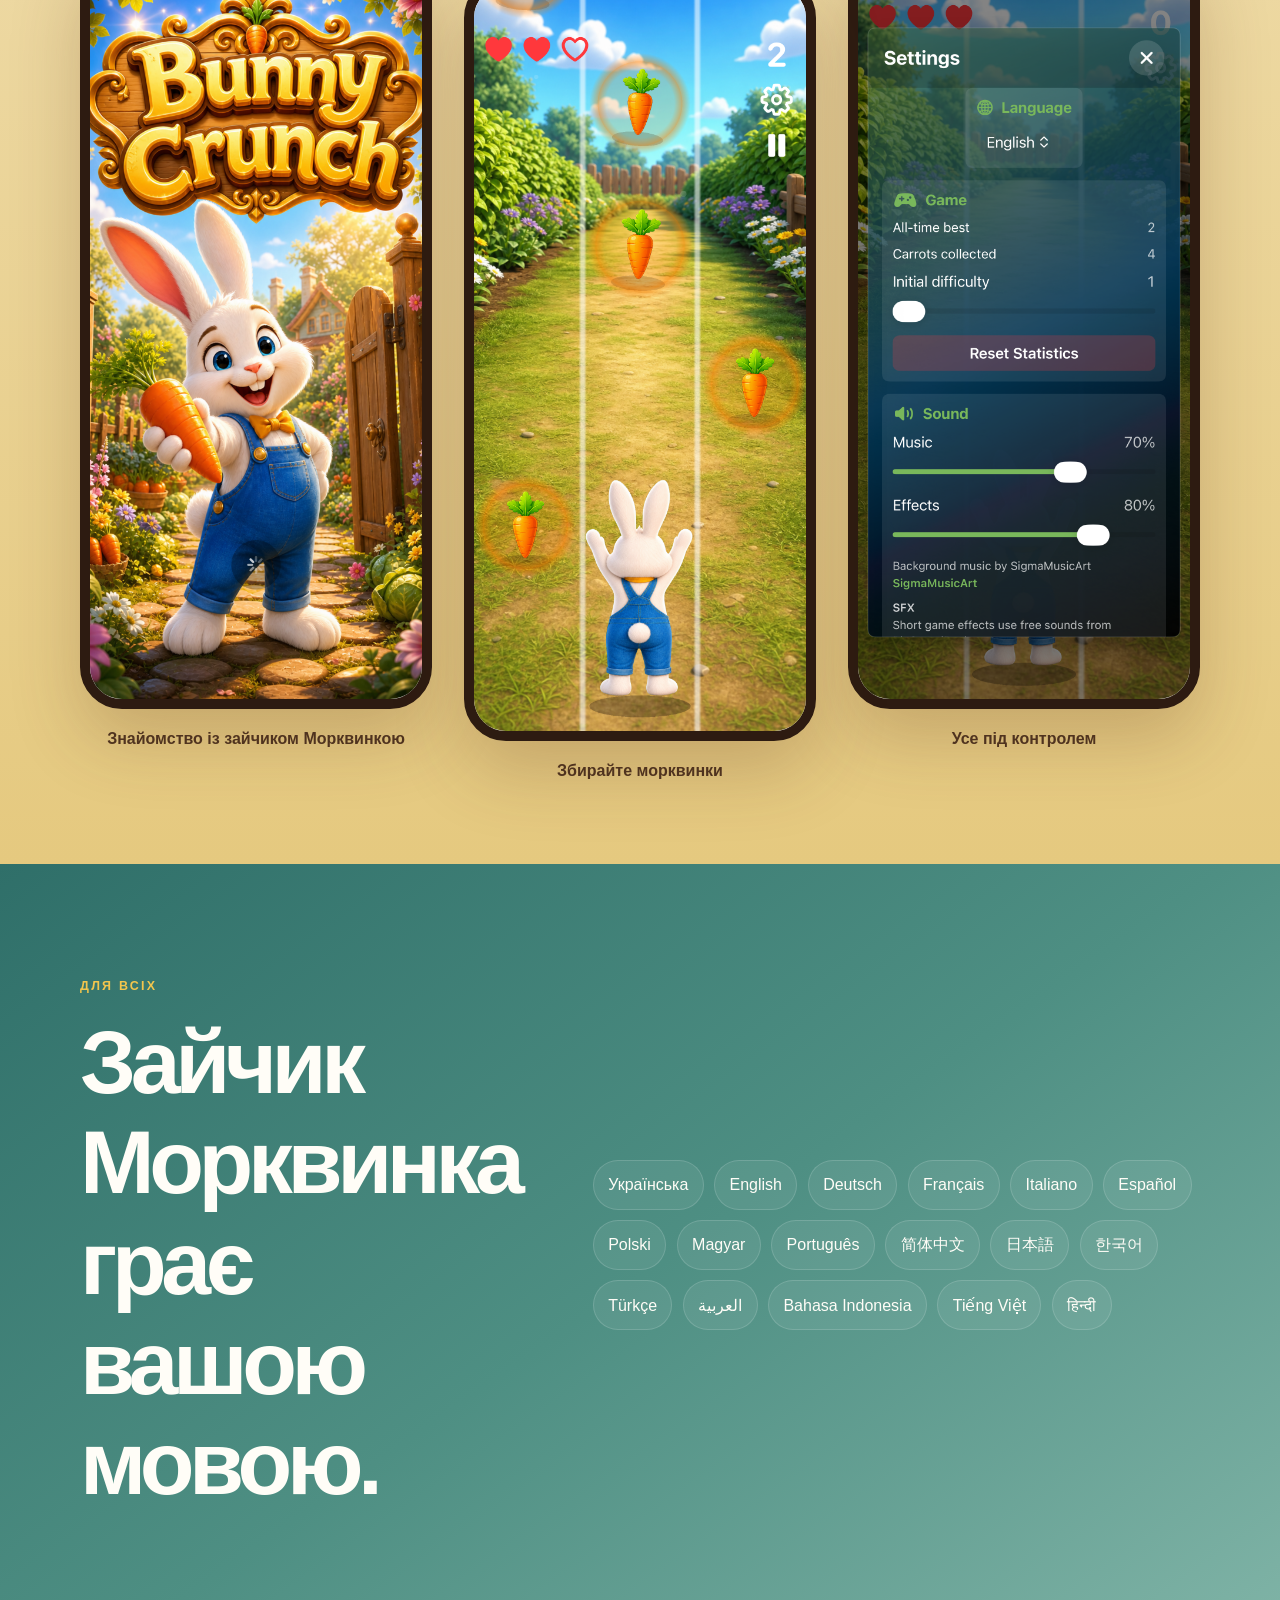
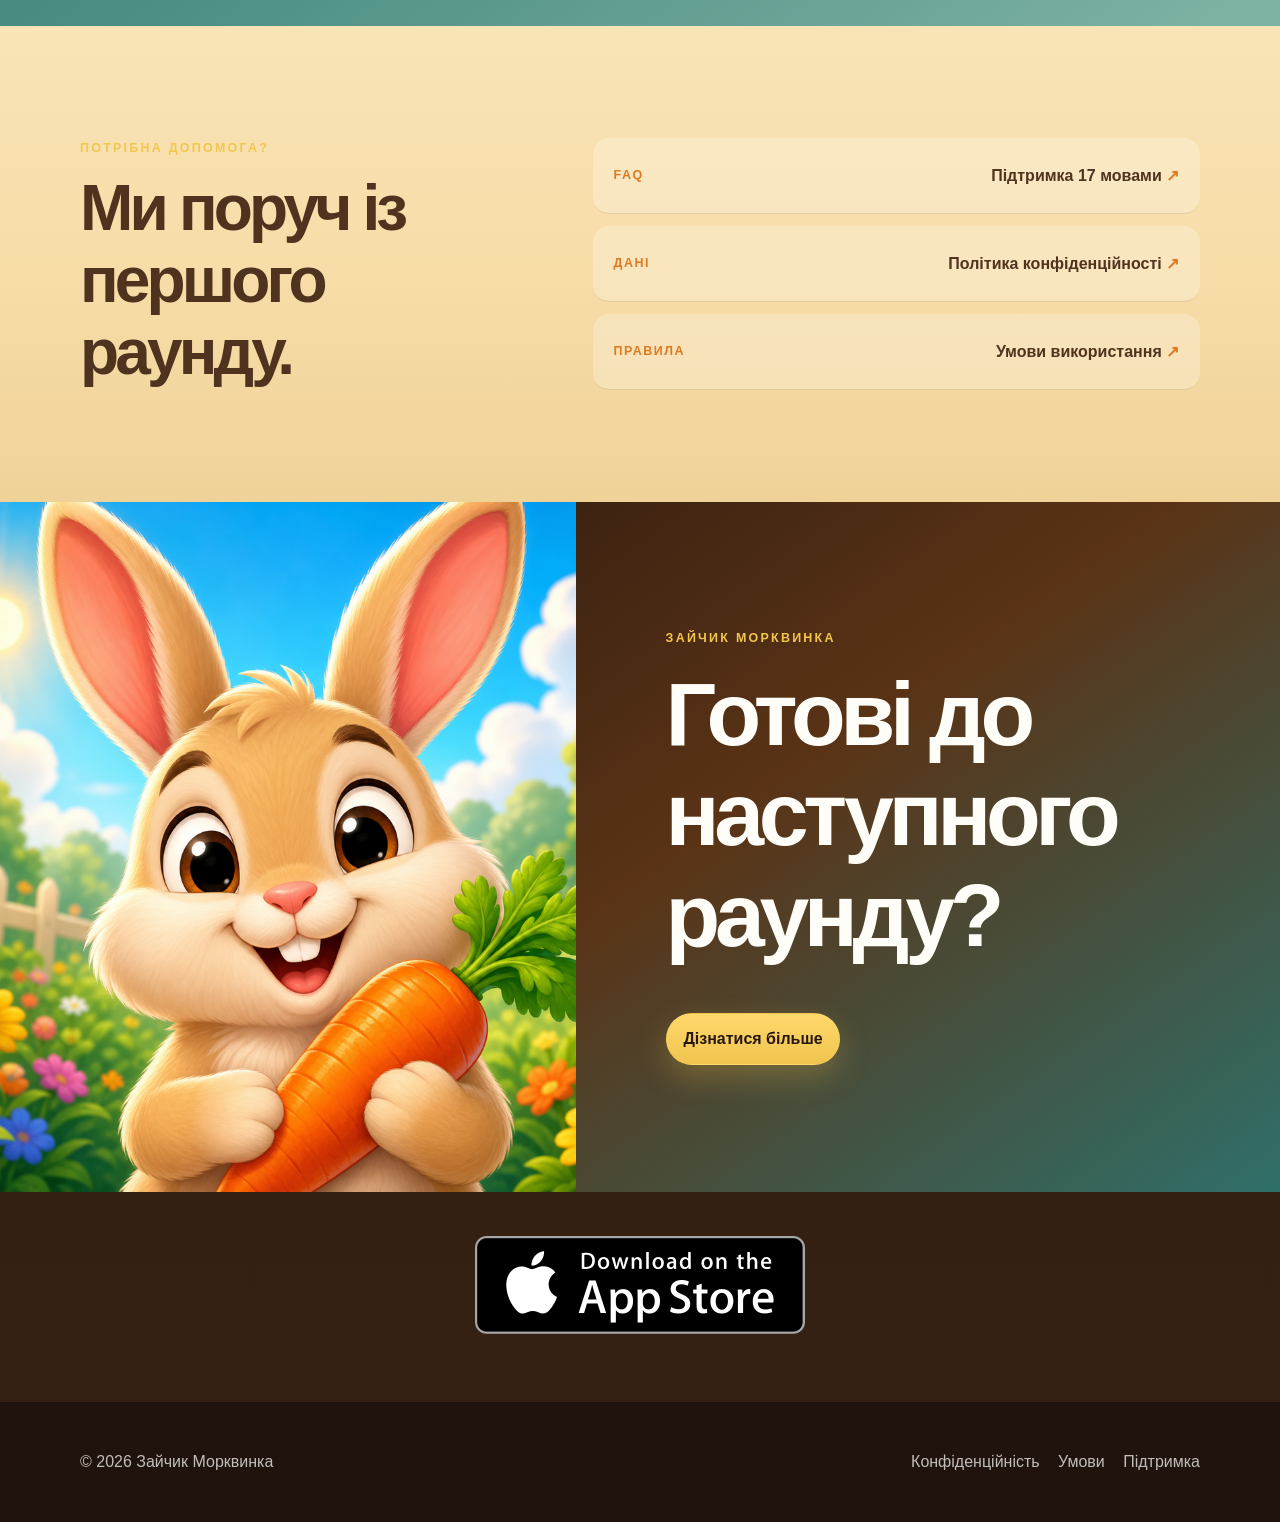
==== commit 493905a7: "Use full Ukrainian character name" ====
--- a/index.html
+++ b/index.html
@@ -4,9 +4,9 @@
   <meta charset="utf-8">
   <meta name="viewport" content="width=device-width, initial-scale=1">
   <meta name="theme-color" content="#071621">
-  <meta name="description" content="Зайчик Морквинка — аркадна гра для iPhone, де Морквинка збирає морквинки на трьох доріжках.">
+  <meta name="description" content="Зайчик Морквинка — аркадна гра для iPhone, де Зайчик Морквинка збирає морквинки на трьох доріжках.">
   <meta property="og:title" content="Зайчик Морквинка — мобільна аркада">
-  <meta property="og:description" content="Три доріжки. Соковита морквинка. Спритна Морквинка.">
+  <meta property="og:description" content="Три доріжки. Соковита морквинка. Спритний Зайчик Морквинка.">
   <meta property="og:image" content="images/bunny-crunch-icon.png">
   <title>Зайчик Морквинка — мобільна аркада</title>
   <link rel="icon" type="image/png" href="images/bunny-crunch-icon.png">
@@ -66,11 +66,11 @@
         <div class="section-heading">
           <p class="game-kicker">Механіка</p>
           <h2>Один свайп.<br>Миттєве рішення.</h2>
-          <p>Морквинки падають трьома доріжками. Переміщуйте Морквинку ліворуч і праворуч, обирайте правильну позицію та не пропускайте смаколики.</p>
+          <p>Морквинки падають трьома доріжками. Переміщуйте зайчика Морквинку ліворуч і праворуч, обирайте правильну позицію та не пропускайте смаколики.</p>
         </div>
         <div class="mechanic-grid">
           <article class="mechanic-card"><span>01</span><h3>Стежте за морквинками</h3><p>Тримайте в полі зору всі три доріжки й визначайте, де з’явиться наступний смаколик.</p></article>
-          <article class="mechanic-card featured"><span>02</span><h3>Рухайте Морквинку</h3><p>Проведіть пальцем ліворуч або праворуч, щоб перейти на сусідню доріжку.</p></article>
+          <article class="mechanic-card featured"><span>02</span><h3>Рухайте зайчика Морквинку</h3><p>Проведіть пальцем ліворуч або праворуч, щоб перейти на сусідню доріжку.</p></article>
           <article class="mechanic-card"><span>03</span><h3>Тримайте темп</h3><p>Що довше триває раунд, то швидша гра. Три життя дають шанс виправити помилку.</p></article>
         </div>
       </div>
@@ -93,10 +93,10 @@
       <div class="shell">
         <div class="section-heading wide">
           <div><p class="game-kicker">Справжня гра</p><h2>Як виглядає гра</h2></div>
-          <p>Морквинка, соковиті морквинки, три доріжки та зручні налаштування — саме так Зайчик Морквинка виглядає на iPhone.</p>
+          <p>Зайчик Морквинка, соковиті морквинки, три доріжки та зручні налаштування — саме так гра виглядає на iPhone.</p>
         </div>
         <div class="phone-gallery" aria-label="Скриншоти Зайчик Морквинка">
-          <figure class="phone phone-tall"><div class="phone-screen"><img src="images/screenshot-splash.png?v=20260727-4" alt="Заставка Зайчик Морквинка з Морквинкою" loading="lazy"></div><figcaption>Знайомство з Морквинкою</figcaption></figure>
+          <figure class="phone phone-tall"><div class="phone-screen"><img src="images/screenshot-splash.png?v=20260727-4" alt="Заставка Зайчик Морквинка із зайчиком Морквинкою" loading="lazy"></div><figcaption>Знайомство із зайчиком Морквинкою</figcaption></figure>
           <figure class="phone phone-center"><div class="phone-screen"><img src="images/screenshot-gameplay.png?v=20260727-4" alt="Ігровий раунд із морквинками на трьох доріжках" loading="lazy"></div><figcaption>Збирайте морквинки</figcaption></figure>
           <figure class="phone phone-tall"><div class="phone-screen"><img src="images/screenshot-settings.png?v=20260727-4" alt="" loading="lazy"></div><figcaption>Усе під контролем</figcaption></figure>
         </div>
@@ -105,7 +105,7 @@
 
     <section class="languages-band">
       <div class="shell languages-grid">
-        <div><p class="game-kicker">Для всіх</p><h2>Морквинка грає<br>вашою мовою.</h2></div>
+        <div><p class="game-kicker">Для всіх</p><h2>Зайчик Морквинка грає<br>вашою мовою.</h2></div>
         <div class="language-cloud" aria-label="Підтримувані мови">
           <span>Українська</span><span>English</span><span>Deutsch</span><span>Français</span><span>Italiano</span><span>Español</span><span>Polski</span><span>Magyar</span><span>Português</span><span>简体中文</span><span>日本語</span><span>한국어</span><span>Türkçe</span><span>العربية</span><span>Bahasa Indonesia</span><span>Tiếng Việt</span><span>हिन्दी</span>
         </div>
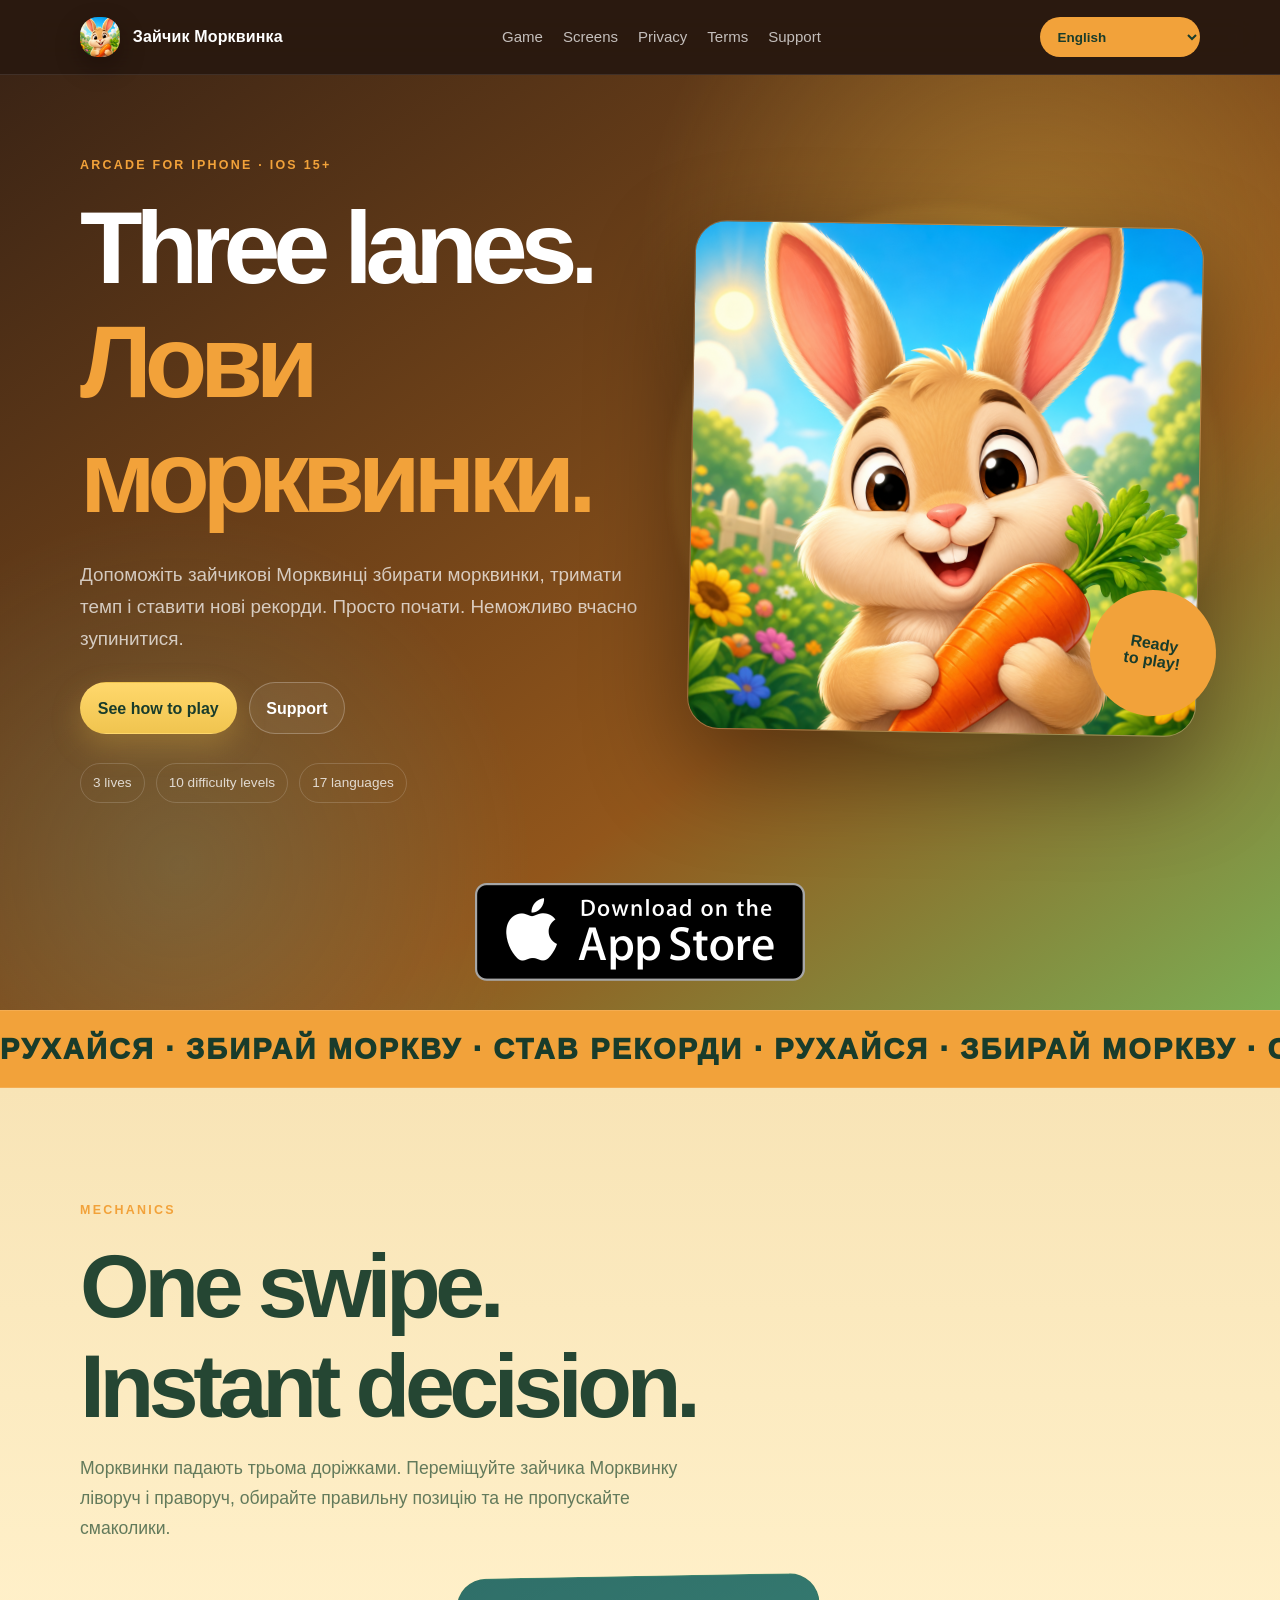
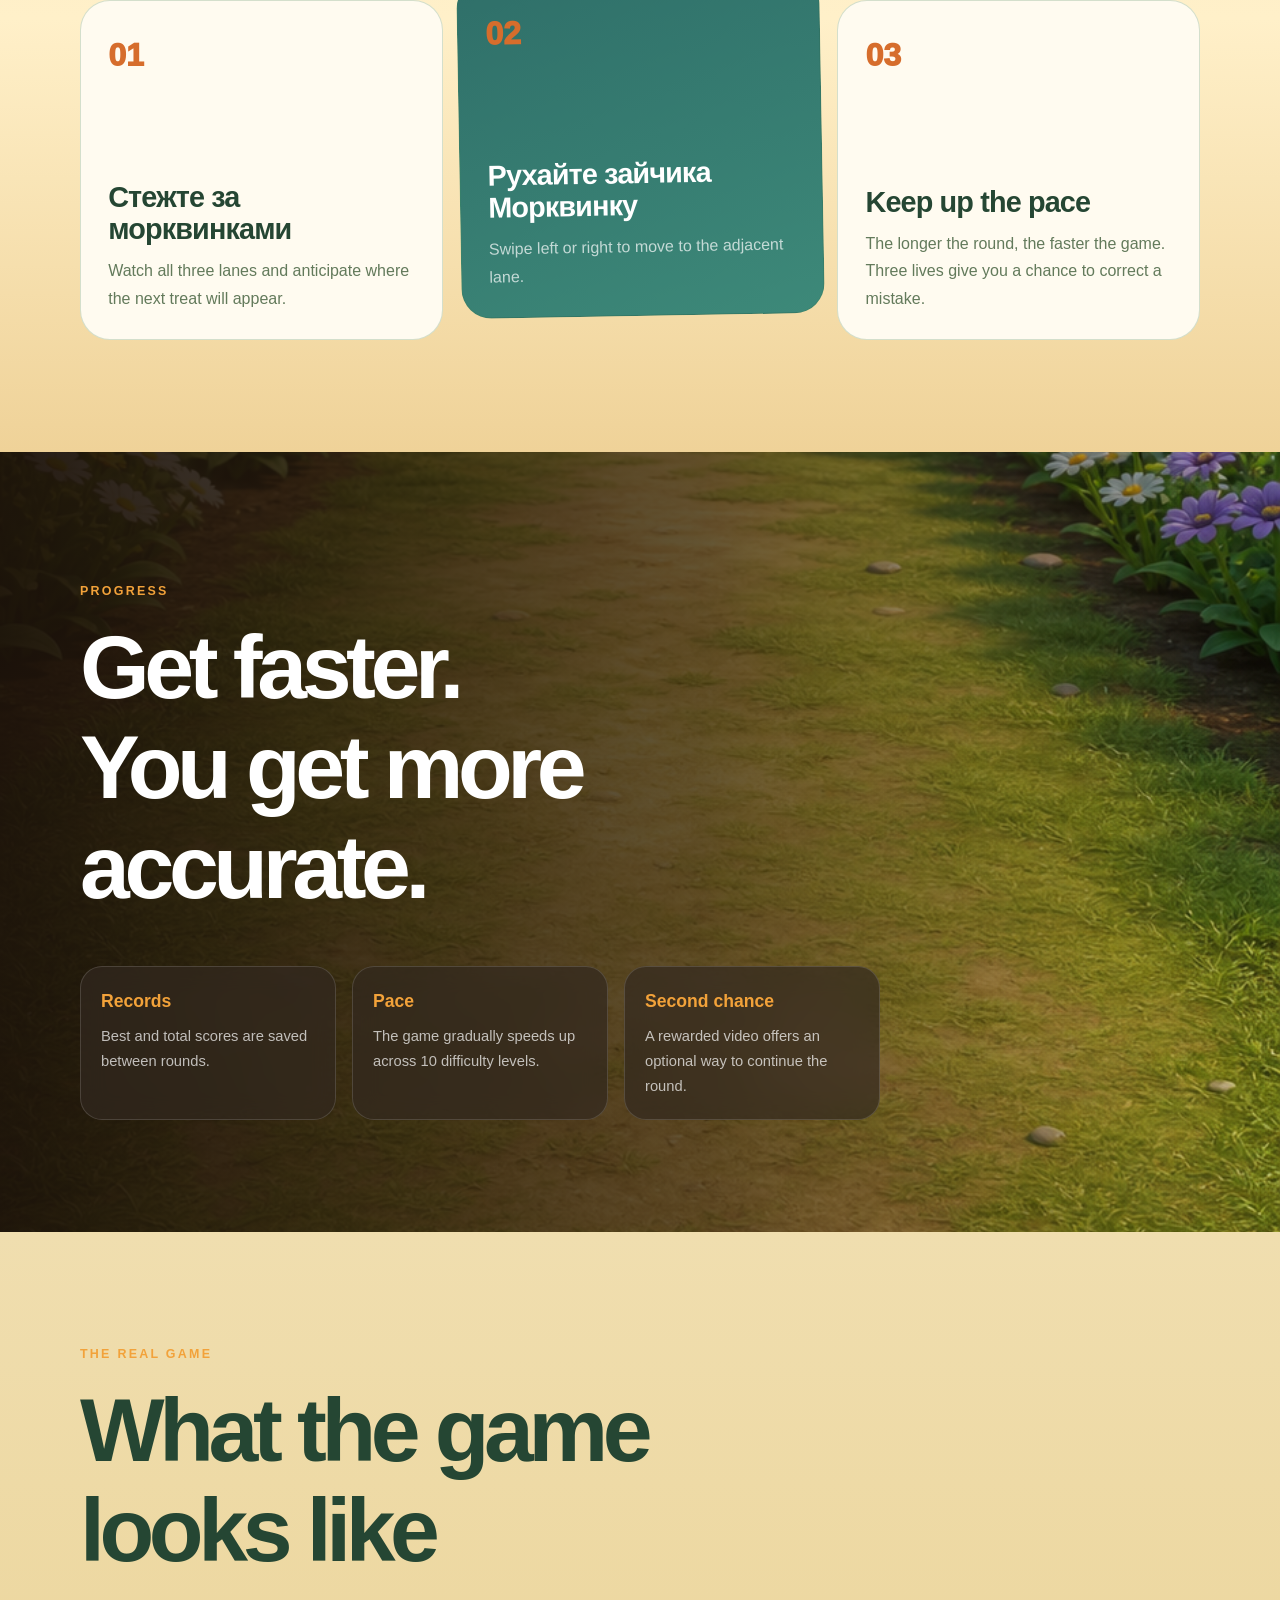
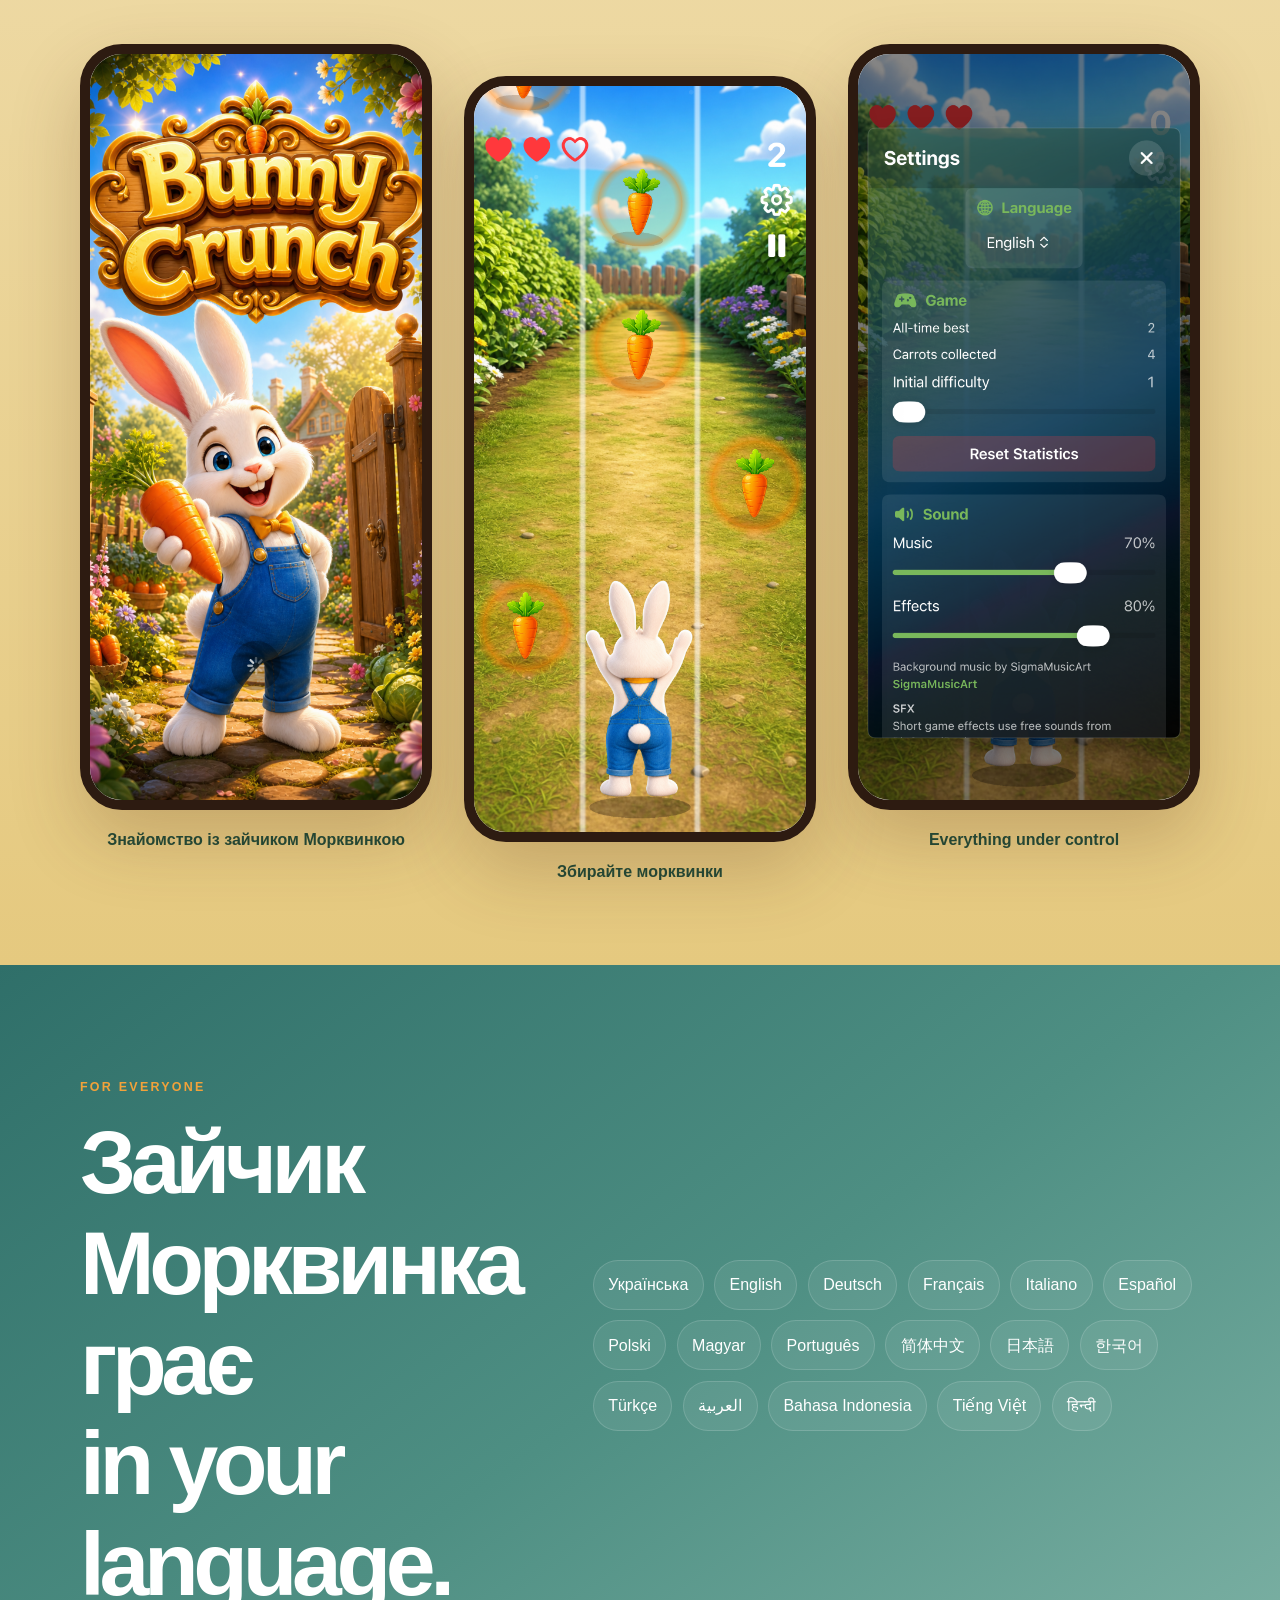
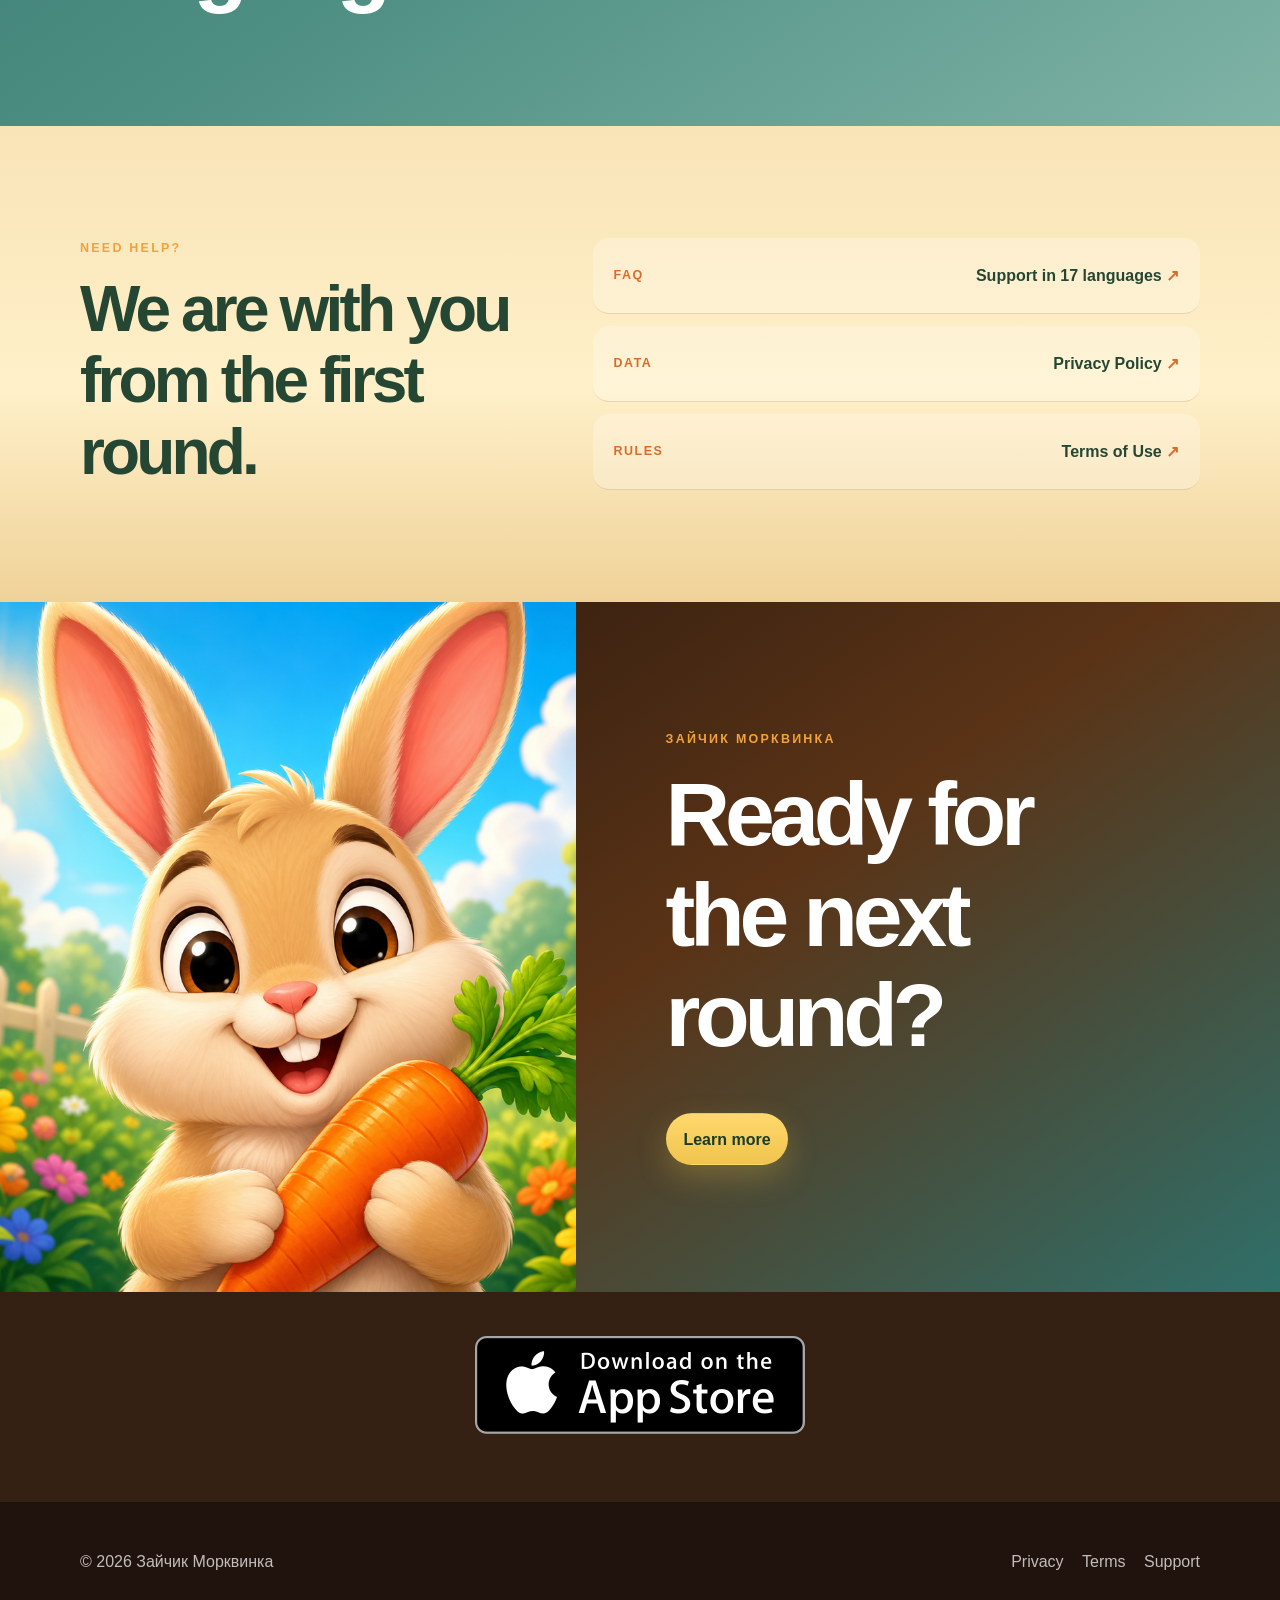
==== commit 226190a2: "Normalize camelCase Docs and fix localization controls" ====
--- a/index.html
+++ b/index.html
@@ -7,17 +7,17 @@
   <meta name="description" content="Зайчик Морквинка — аркадна гра для iPhone, де Зайчик Морквинка збирає морквинки на трьох доріжках.">
   <meta property="og:title" content="Зайчик Морквинка — мобільна аркада">
   <meta property="og:description" content="Три доріжки. Соковита морквинка. Спритний Зайчик Морквинка.">
-  <meta property="og:image" content="images/bunny-crunch-icon.png">
+  <meta property="og:image" content="images/bunnyCrunchIcon.png">
   <title>Зайчик Морквинка — мобільна аркада</title>
-  <link rel="icon" type="image/png" href="images/bunny-crunch-icon.png">
-  <link rel="apple-touch-icon" href="images/bunny-crunch-icon.png">
-  <link rel="stylesheet" href="site.css?v=20260725-3">
+  <link rel="icon" type="image/png" href="images/bunnyCrunchIcon.png">
+  <link rel="apple-touch-icon" href="images/bunnyCrunchIcon.png">
+  <link rel="stylesheet" href="site.css?v=20260728-1">
 </head>
 <body class="home">
   <a class="skip-link" href="#main">Перейти до вмісту</a>
   <header class="topbar">
     <div class="shell topbar-inner">
-      <a class="brand" href="index.html"><img class="brand-logo" src="images/bunny-crunch-icon.png" alt=""><span>Зайчик Морквинка</span></a>
+      <a class="brand" href="index.html"><img class="brand-logo" src="images/bunnyCrunchIcon.png" alt=""><span>Зайчик Морквинка</span></a>
       <nav class="nav" aria-label="Навігація сайту">
         <a class="nav-link" href="#game">Гра</a>
         <a class="nav-link" href="#screens">Екрани</a>
@@ -47,14 +47,14 @@
         </div>
         <div class="hero-character">
           <div class="sun-disc"></div>
-          <img src="images/bunny-crunch-icon.png" alt="Мультяшний зайчик Морквинка тримає моркву">
+          <img src="images/bunnyCrunchIcon.png" alt="Мультяшний зайчик Морквинка тримає моркву">
           <span class="hero-sticker">Готовий<br>до гри!</span>
         </div>
       </div>
       <section class="app-store-band app-store-band-top" aria-label="App Store">
         <div class="shell app-store-band-inner">
           <a class="app-store-badge-link" href="https://apps.apple.com/" target="_blank" rel="noreferrer" aria-label="Download on the App Store">
-            <img class="app-store-badge" src="images/app-store-badge.png" alt="Download on the App Store">
+            <img class="app-store-badge" src="images/appStoreBadge.png" alt="Download on the App Store">
           </a>
         </div>
       </section>
@@ -96,9 +96,9 @@
           <p>Зайчик Морквинка, соковиті морквинки, три доріжки та зручні налаштування — саме так гра виглядає на iPhone.</p>
         </div>
         <div class="phone-gallery" aria-label="Скриншоти Зайчик Морквинка">
-          <figure class="phone phone-tall"><div class="phone-screen"><img src="images/screenshot-splash.png?v=20260727-4" alt="Заставка Зайчик Морквинка із зайчиком Морквинкою" loading="lazy"></div><figcaption>Знайомство із зайчиком Морквинкою</figcaption></figure>
-          <figure class="phone phone-center"><div class="phone-screen"><img src="images/screenshot-gameplay.png?v=20260727-4" alt="Ігровий раунд із морквинками на трьох доріжках" loading="lazy"></div><figcaption>Збирайте морквинки</figcaption></figure>
-          <figure class="phone phone-tall"><div class="phone-screen"><img src="images/screenshot-settings.png?v=20260727-4" alt="" loading="lazy"></div><figcaption>Усе під контролем</figcaption></figure>
+          <figure class="phone phone-tall"><div class="phone-screen"><img src="images/screenshotSplash.png?v=20260727-4" alt="Заставка Зайчик Морквинка із зайчиком Морквинкою" loading="lazy"></div><figcaption>Знайомство із зайчиком Морквинкою</figcaption></figure>
+          <figure class="phone phone-center"><div class="phone-screen"><img src="images/screenshotGameplay.png?v=20260727-4" alt="Ігровий раунд із морквинками на трьох доріжках" loading="lazy"></div><figcaption>Збирайте морквинки</figcaption></figure>
+          <figure class="phone phone-tall"><div class="phone-screen"><img src="images/screenshotSettings.png?v=20260727-4" alt="" loading="lazy"></div><figcaption>Усе під контролем</figcaption></figure>
         </div>
       </div>
     </section>
@@ -124,19 +124,22 @@
     </section>
 
     <section class="final-game-cta">
-      <img src="images/bunny-crunch-icon.png" alt="" aria-hidden="true">
+      <img src="images/bunnyCrunchIcon.png" alt="" aria-hidden="true">
       <div><p class="game-kicker">Зайчик Морквинка</p><h2>Готові до<br>наступного раунду?</h2><a class="button primary" href="support.html">Дізнатися більше</a></div>
     </section>
 
     <section class="app-store-band app-store-band-bottom" aria-label="App Store">
       <div class="shell app-store-band-inner">
         <a class="app-store-badge-link" href="https://apps.apple.com/" target="_blank" rel="noreferrer" aria-label="Download on the App Store">
-          <img class="app-store-badge" src="images/app-store-badge.png" alt="Download on the App Store">
+          <img class="app-store-badge" src="images/appStoreBadge.png" alt="Download on the App Store">
         </a>
       </div>
     </section>
   </main>
 
   <footer class="footer"><div class="shell footer-inner"><span>© 2026 <span>Зайчик Морквинка</span></span><div class="footer-links"><a href="privacy.html">Конфіденційність</a><a href="terms.html">Умови</a><a href="support.html">Підтримка</a></div></div></footer>
+  <script src="pageTranslations.js?v=20260728-1" defer></script>
+  <script src="siteI18n.js?v=20260728-1" defer></script>
+  <script src="arcadeCompliance.js?v=20260728-1" defer></script>
 </body>
 </html>
--- a/site.css
+++ b/site.css
@@ -1,21 +1,21 @@
 :root {
-  --ink: #27170d;
-  --navy: #5d3418;
-  --blue: #2f6f69;
-  --blue-light: #96cbbd;
-  --paper: #f7dca7;
-  --paper-2: #fff6d8;
-  --text: #4f331f;
-  --muted: #7d5b39;
-  --line: rgba(156, 93, 31, 0.22);
-  --yellow: #f3c64d;
-  --orange: #de7a1f;
-  --teal: #67b8ac;
-  --sand: #c98a46;
-  --white: #fffdf7;
+  --ink: #193C2B;
+  --navy: #3C7A4A;
+  --blue: #79B85B;
+  --blue-light: #B8E094;
+  --paper: #FFF0C9;
+  --paper-2: #FFFBF0;
+  --text: #254633;
+  --muted: #637A5B;
+  --line: rgba(60, 122, 74, .22);
+  --yellow: #F2A23A;
+  --orange: #D66D2C;
+  --teal: #9DCC6E;
+  --sand: #C88638;
+  --white: #FFFFFF;
+  --shadow: rgba(25, 60, 43, .18);
   --max: 1120px;
   --reading: 790px;
-  --shadow: 0 24px 70px rgba(91, 51, 20, 0.18);
 }
 
 * {
@@ -30,10 +30,10 @@
   margin: 0;
   color: var(--text);
   background:
-    radial-gradient(circle at 14% 14%, rgba(243, 198, 77, 0.2), transparent 20rem),
-    radial-gradient(circle at 86% 20%, rgba(103, 184, 172, 0.16), transparent 26rem),
-    radial-gradient(circle at 50% 92%, rgba(222, 122, 31, 0.12), transparent 30rem),
-    linear-gradient(180deg, #fff8e9 0%, var(--paper) 54%, #e9c06f 100%);
+    radial-gradient(circle at 14% 14%, rgba(242, 162, 58, .28), transparent 21rem),
+    radial-gradient(circle at 86% 20%, rgba(121, 184, 91, .22), transparent 26rem),
+    radial-gradient(circle at 50% 92%, rgba(60, 122, 74, .16), transparent 30rem),
+    linear-gradient(180deg, #FFF9E8 0%, var(--paper) 54%, #CBE7A7 100%);
   font-family: "Avenir Next", "Trebuchet MS", "Segoe UI", sans-serif;
   line-height: 1.7;
   text-rendering: optimizeLegibility;
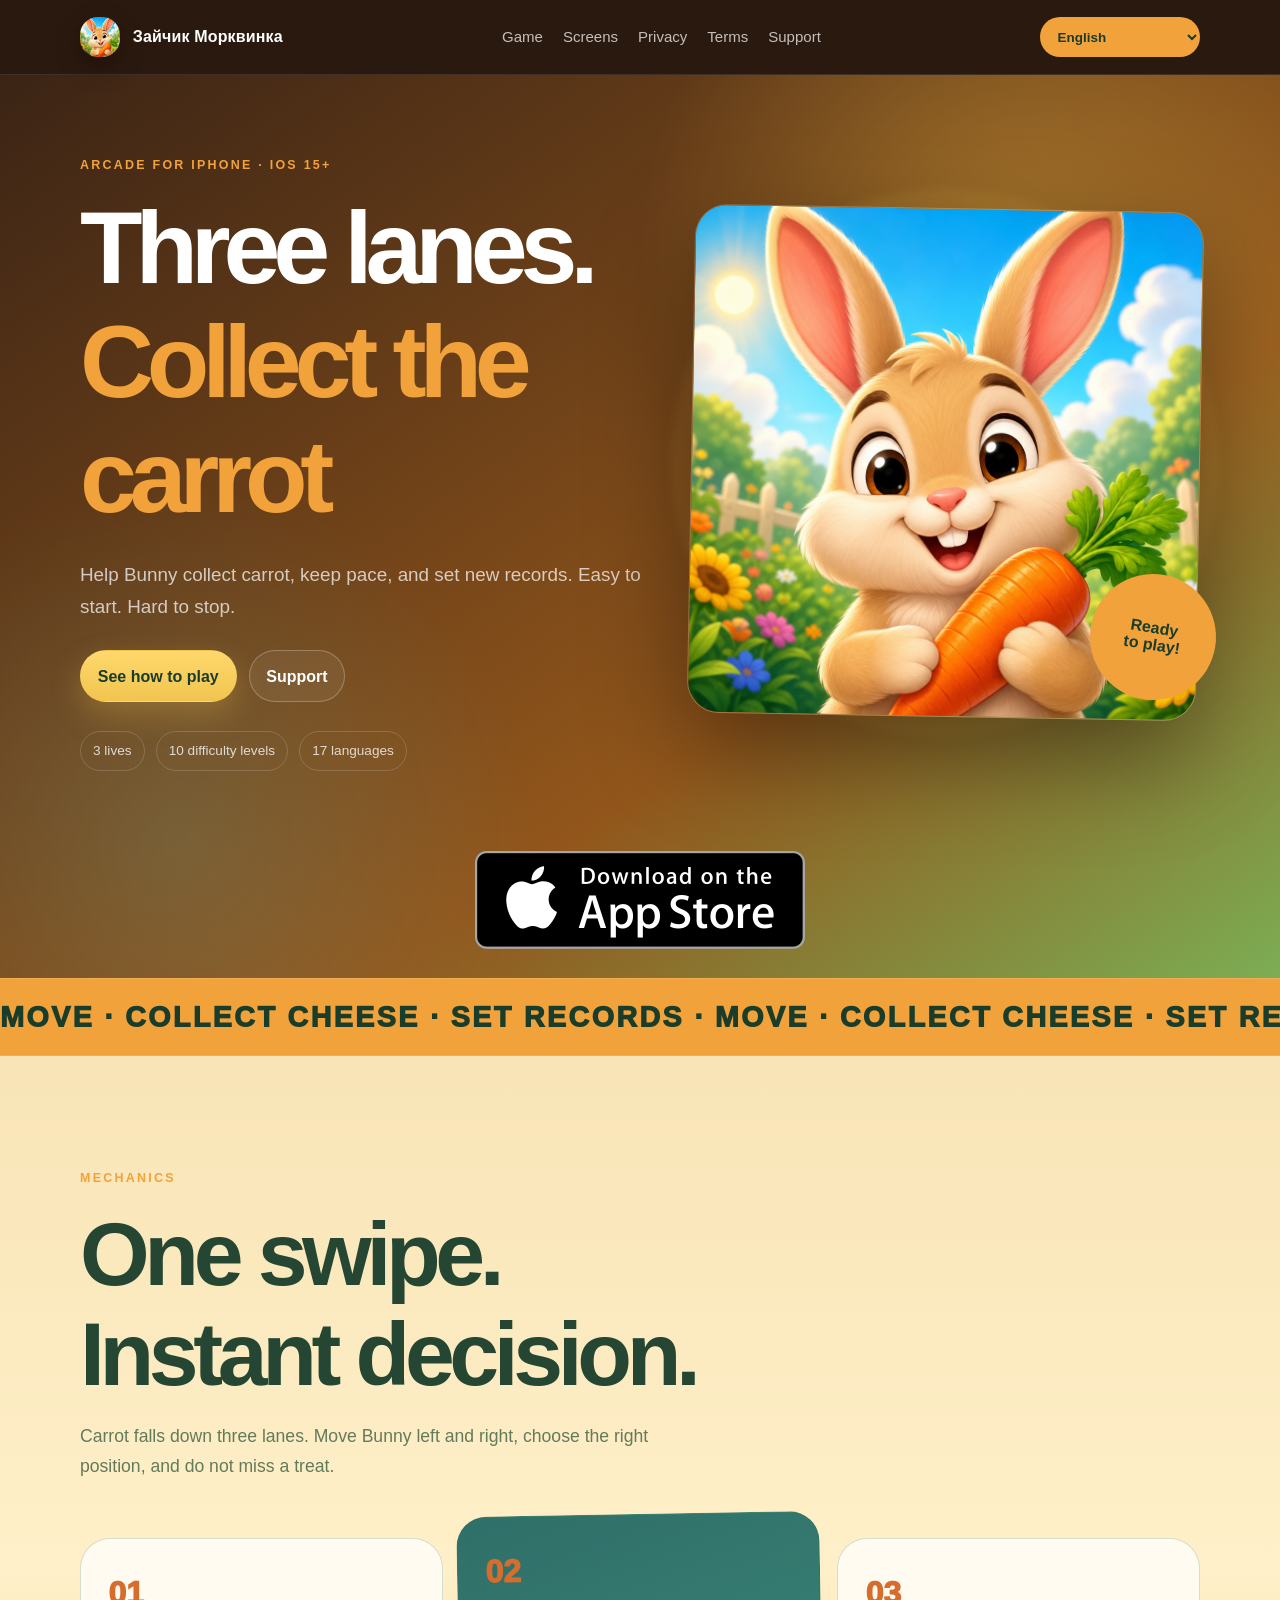
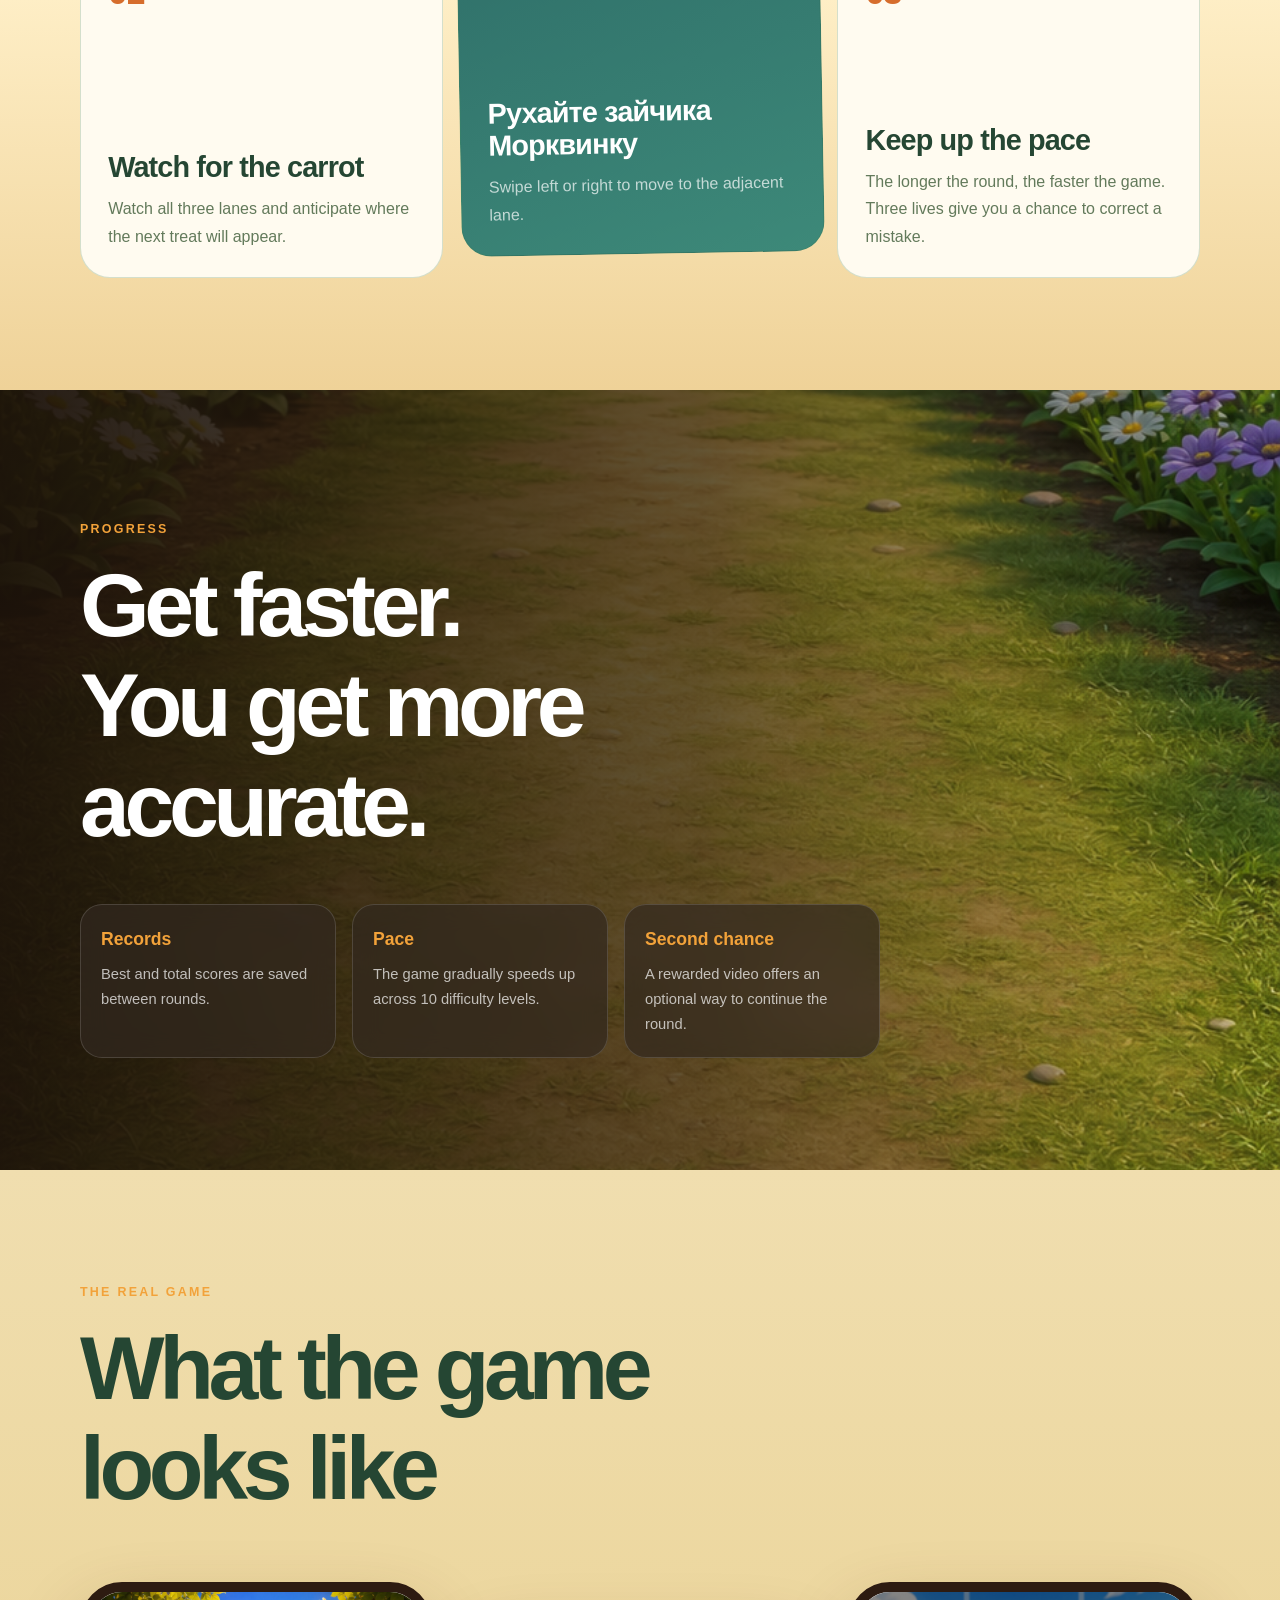
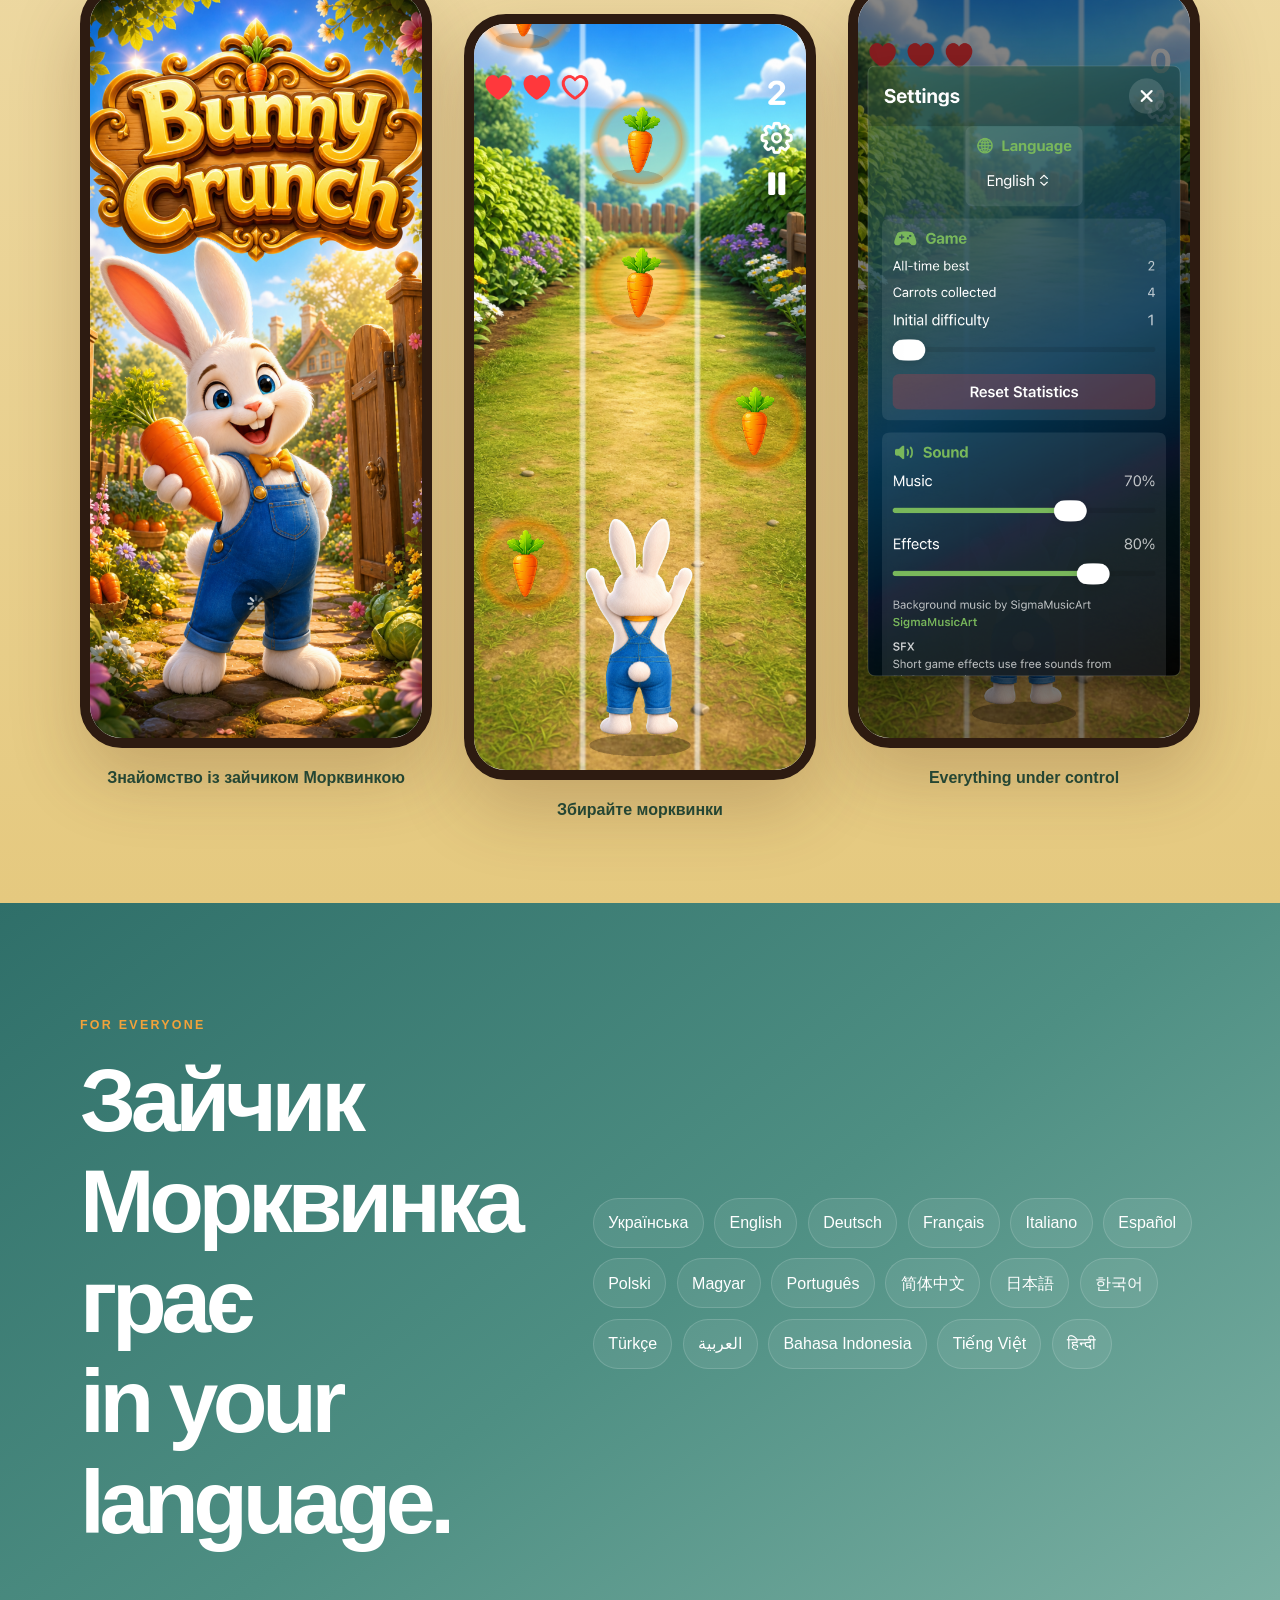
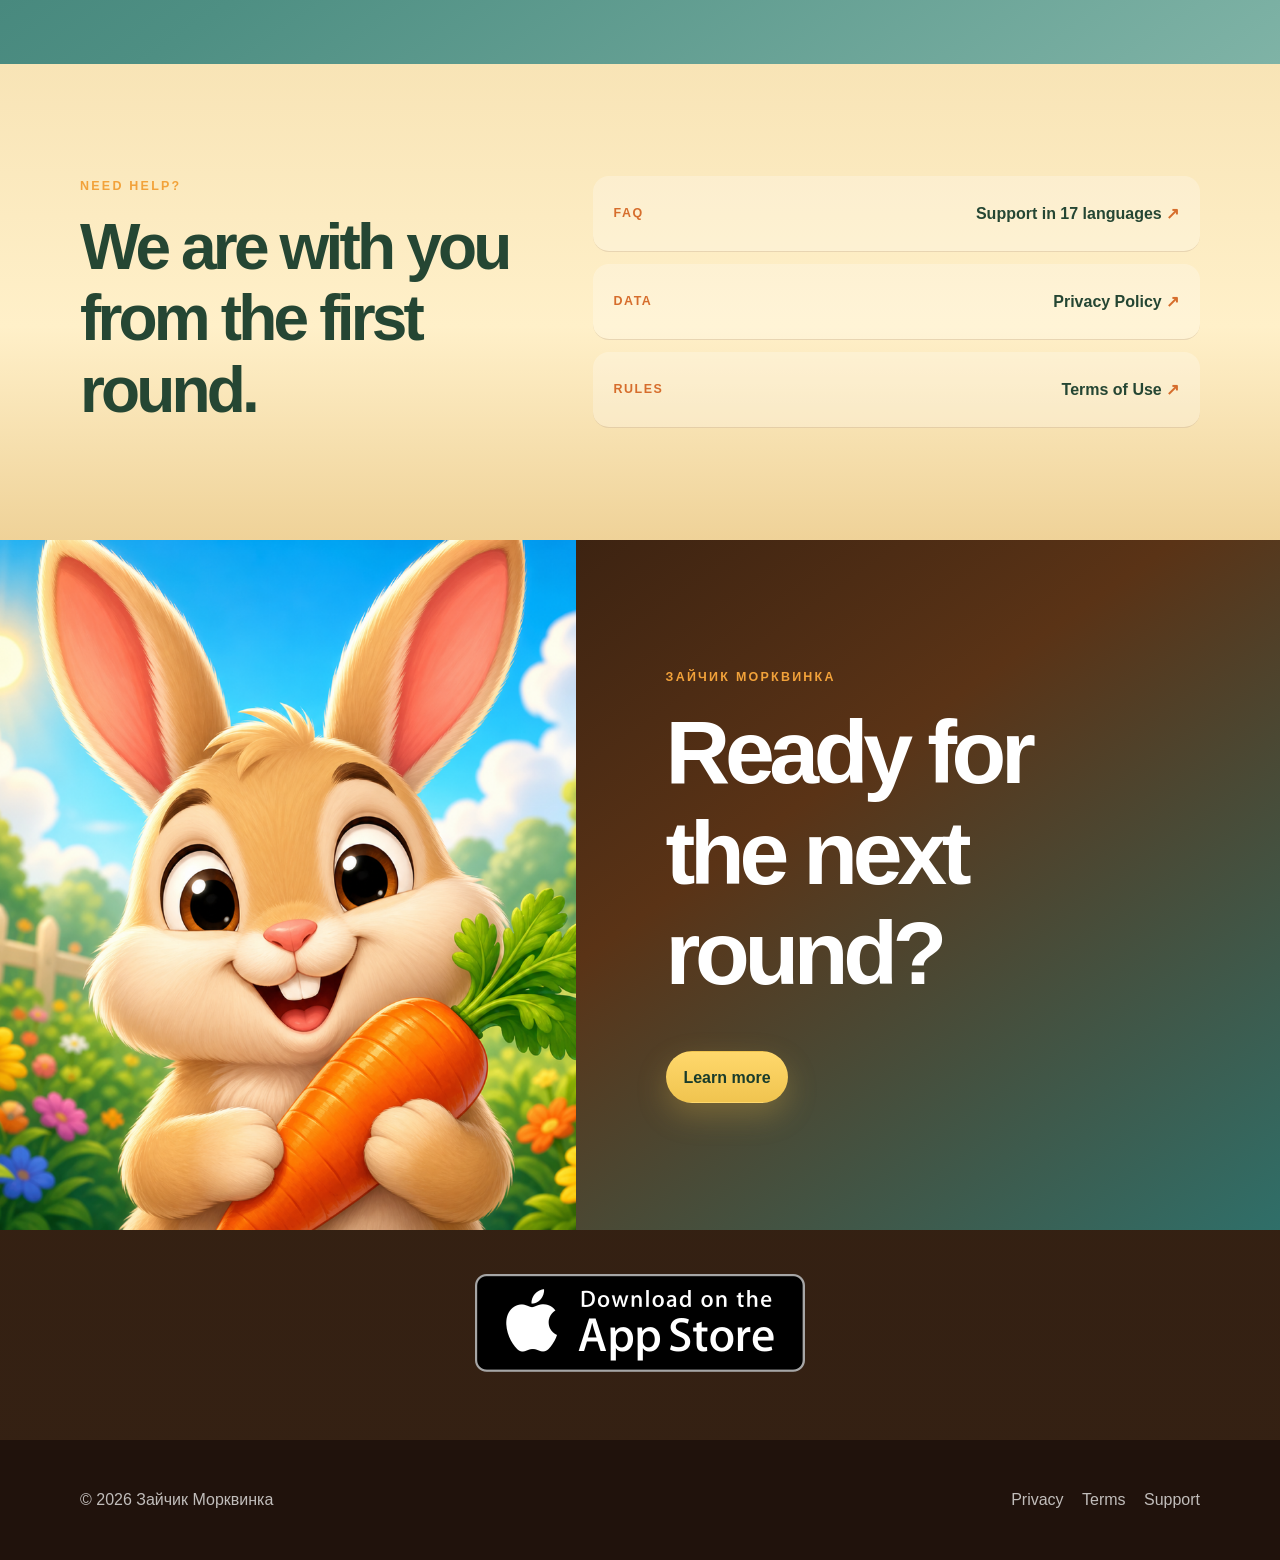
==== commit 2ff70782: "Refresh localized catalog cache key" ====
--- a/index.html
+++ b/index.html
@@ -138,7 +138,7 @@
   </main>
 
   <footer class="footer"><div class="shell footer-inner"><span>© 2026 <span>Зайчик Морквинка</span></span><div class="footer-links"><a href="privacy.html">Конфіденційність</a><a href="terms.html">Умови</a><a href="support.html">Підтримка</a></div></div></footer>
-  <script src="pageTranslations.js?v=20260728-1" defer></script>
+  <script src="pageTranslations.js?v=20260728-2" defer></script>
   <script src="siteI18n.js?v=20260728-1" defer></script>
   <script src="arcadeCompliance.js?v=20260728-1" defer></script>
 </body>
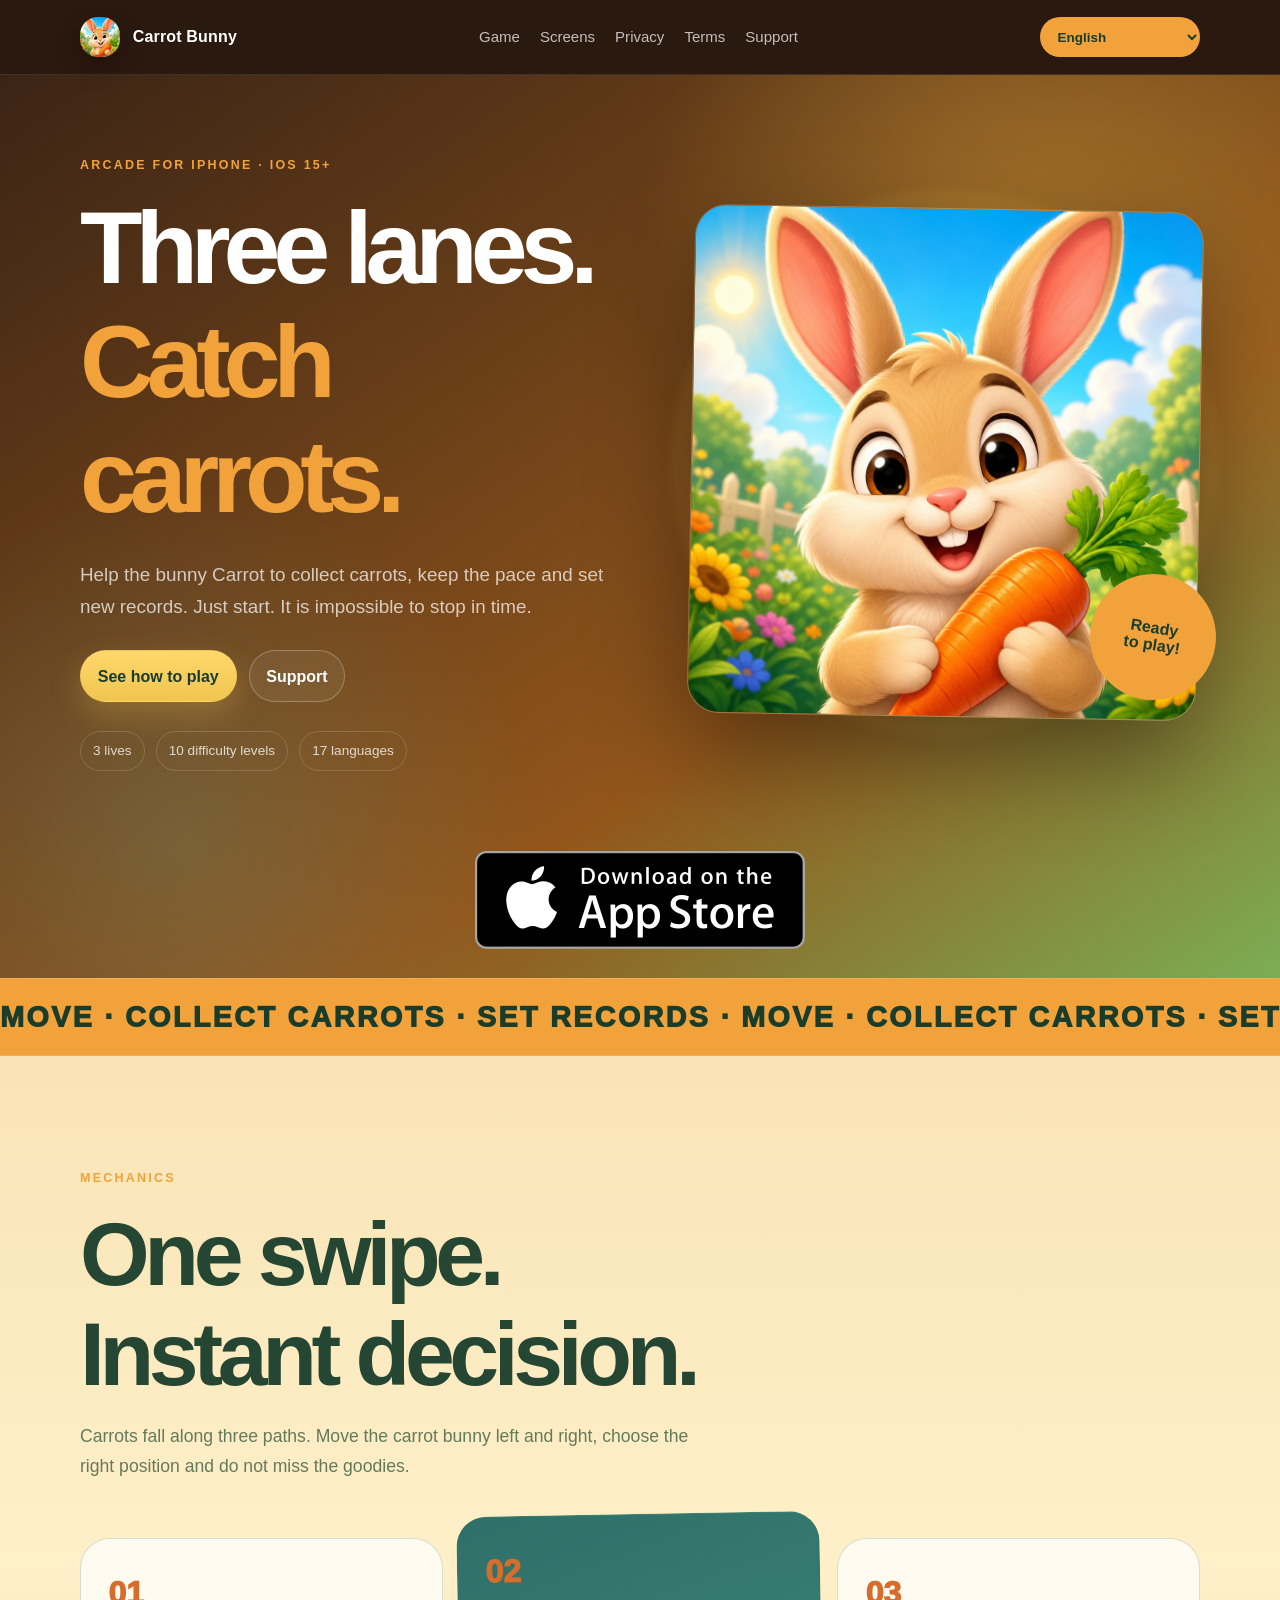
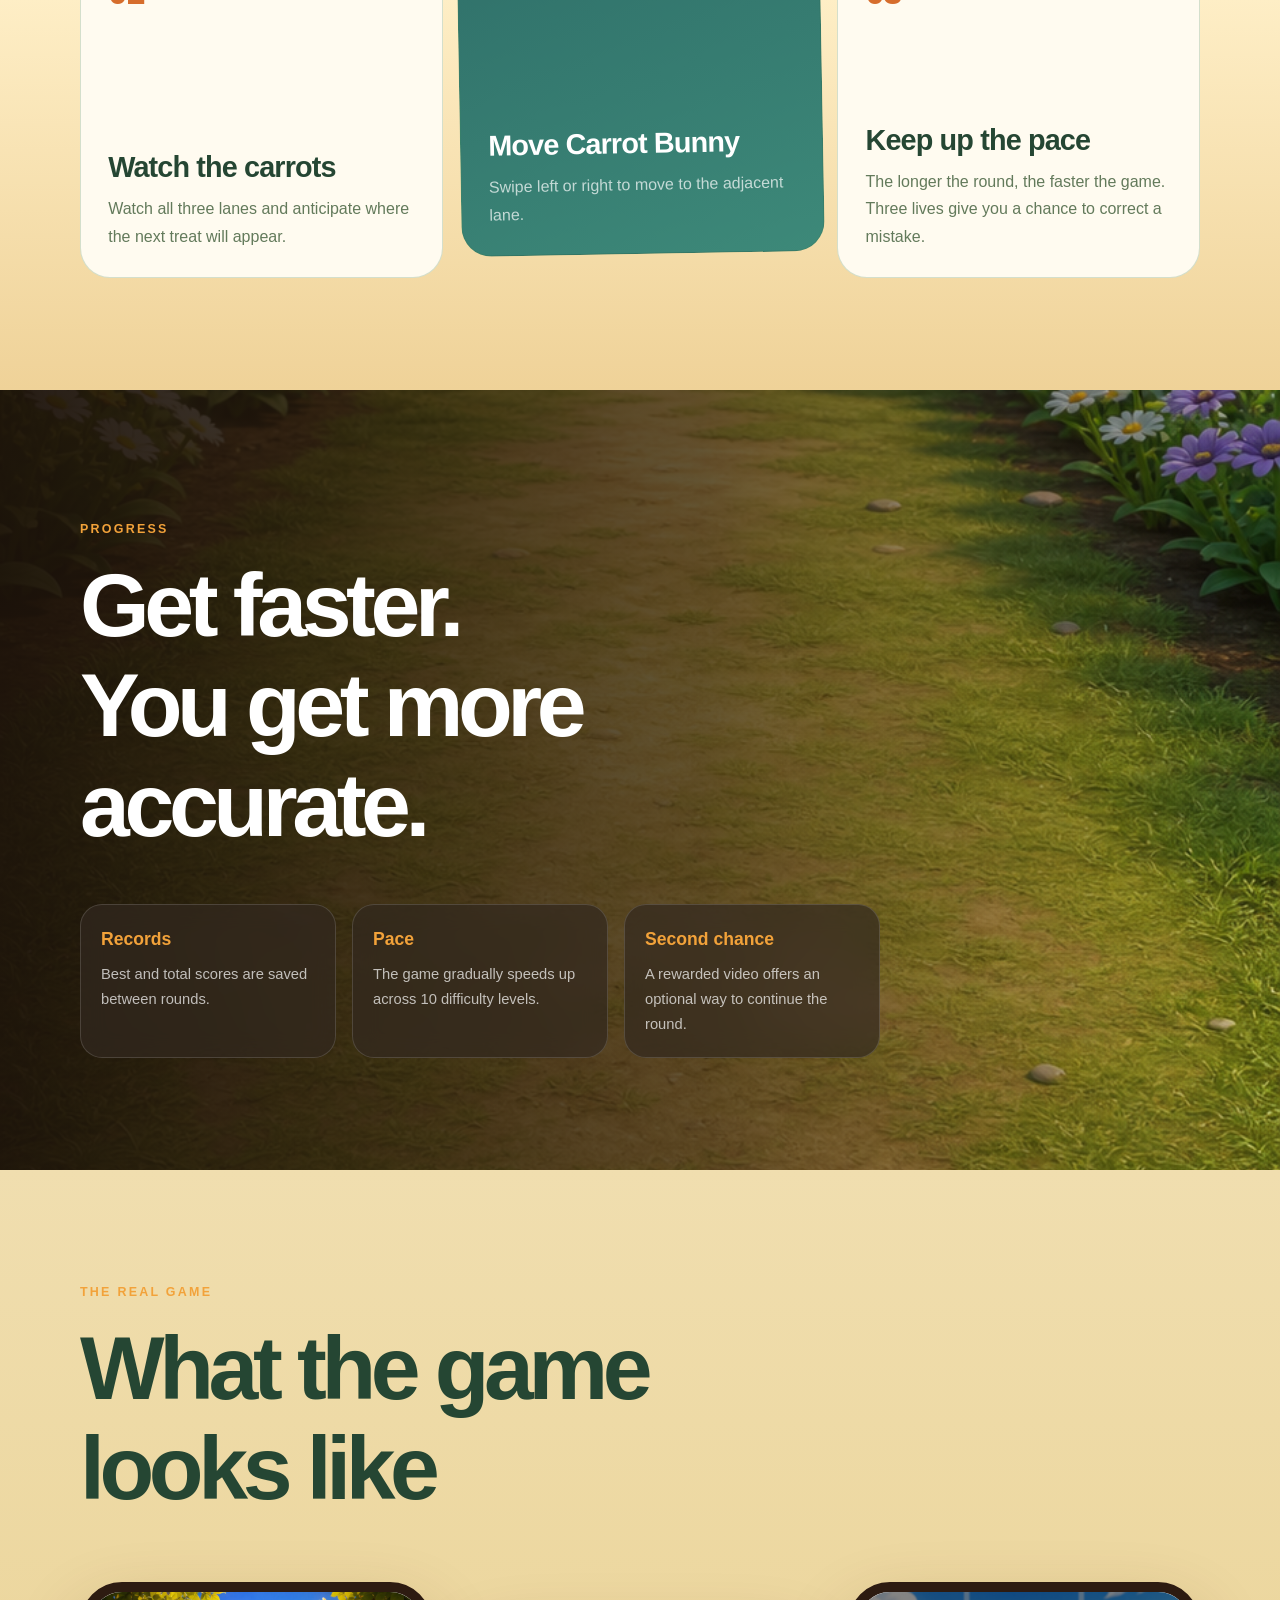
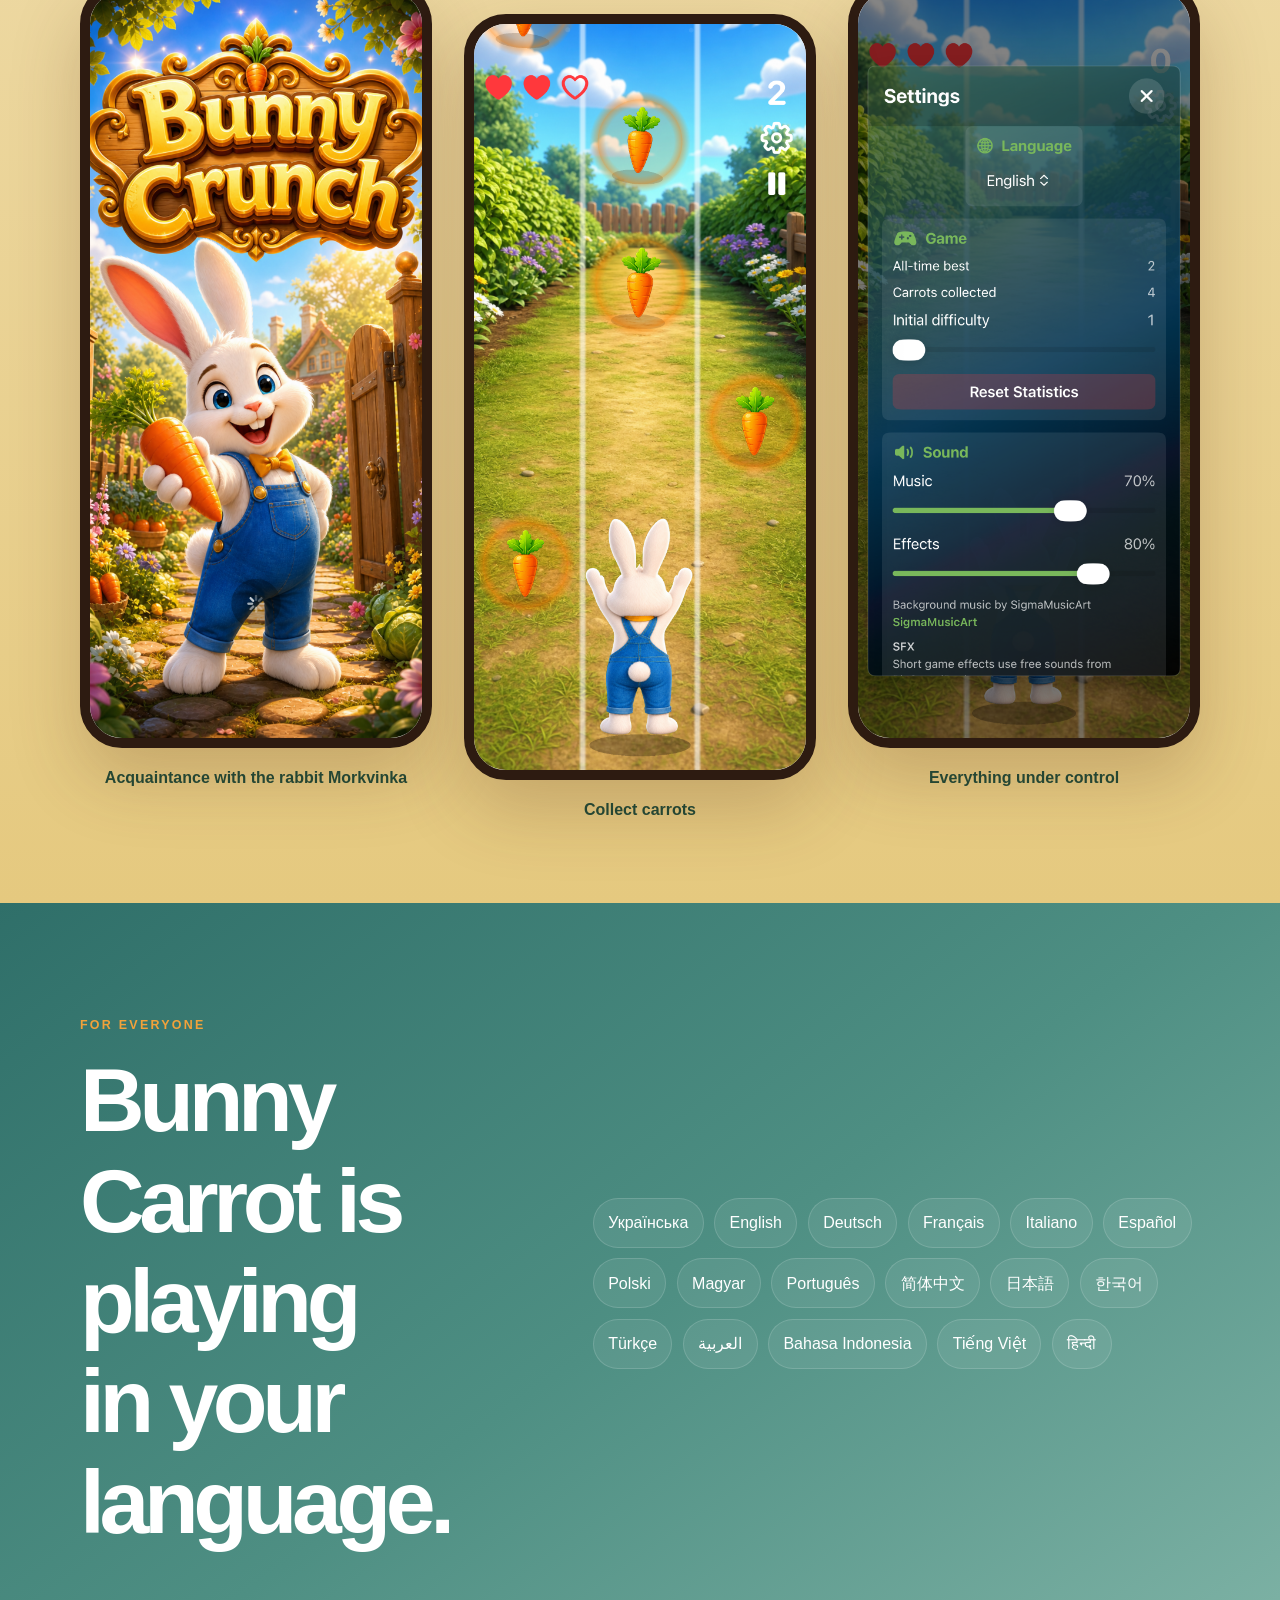
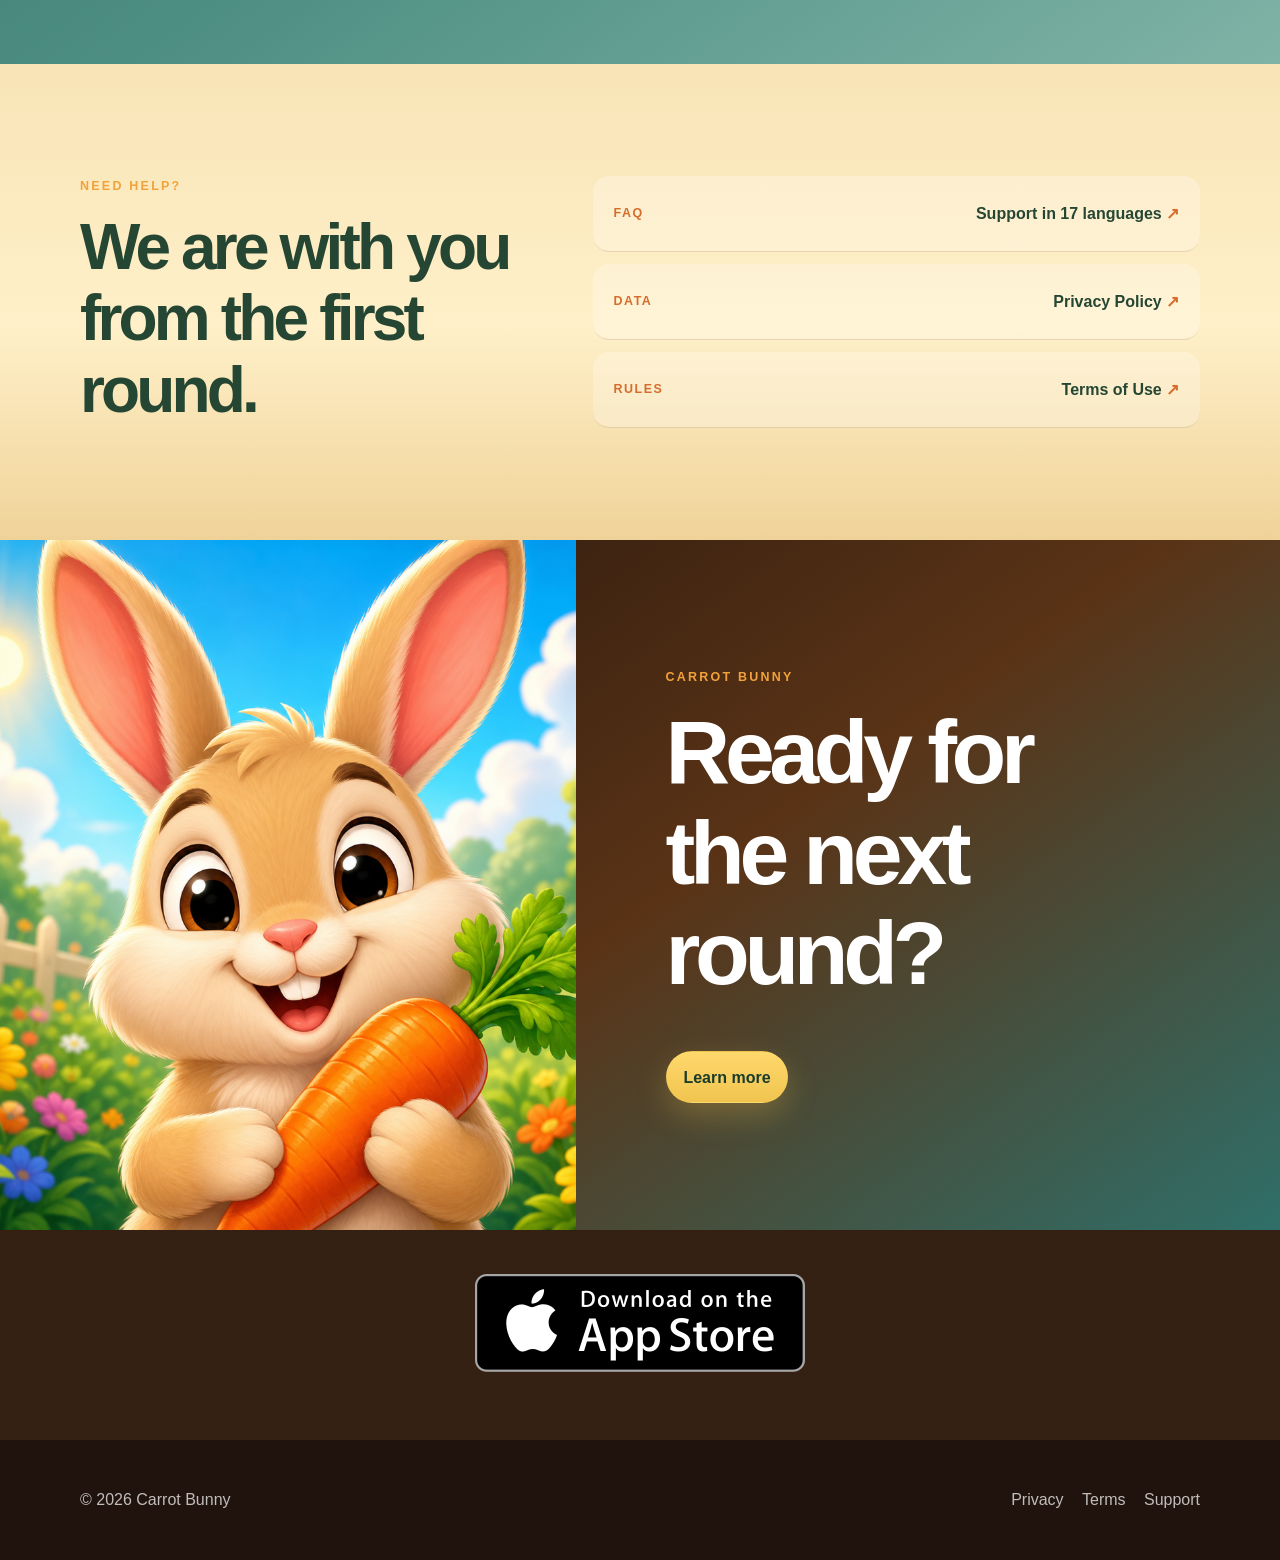
==== commit 27d58a72: "Add exact localized game copy" ====
--- a/index.html
+++ b/index.html
@@ -138,7 +138,7 @@
   </main>
 
   <footer class="footer"><div class="shell footer-inner"><span>© 2026 <span>Зайчик Морквинка</span></span><div class="footer-links"><a href="privacy.html">Конфіденційність</a><a href="terms.html">Умови</a><a href="support.html">Підтримка</a></div></div></footer>
-  <script src="pageTranslations.js?v=20260728-2" defer></script>
+  <script src="pageTranslationsV3.js?v=20260728-4" defer></script>
   <script src="siteI18n.js?v=20260728-1" defer></script>
   <script src="arcadeCompliance.js?v=20260728-1" defer></script>
 </body>
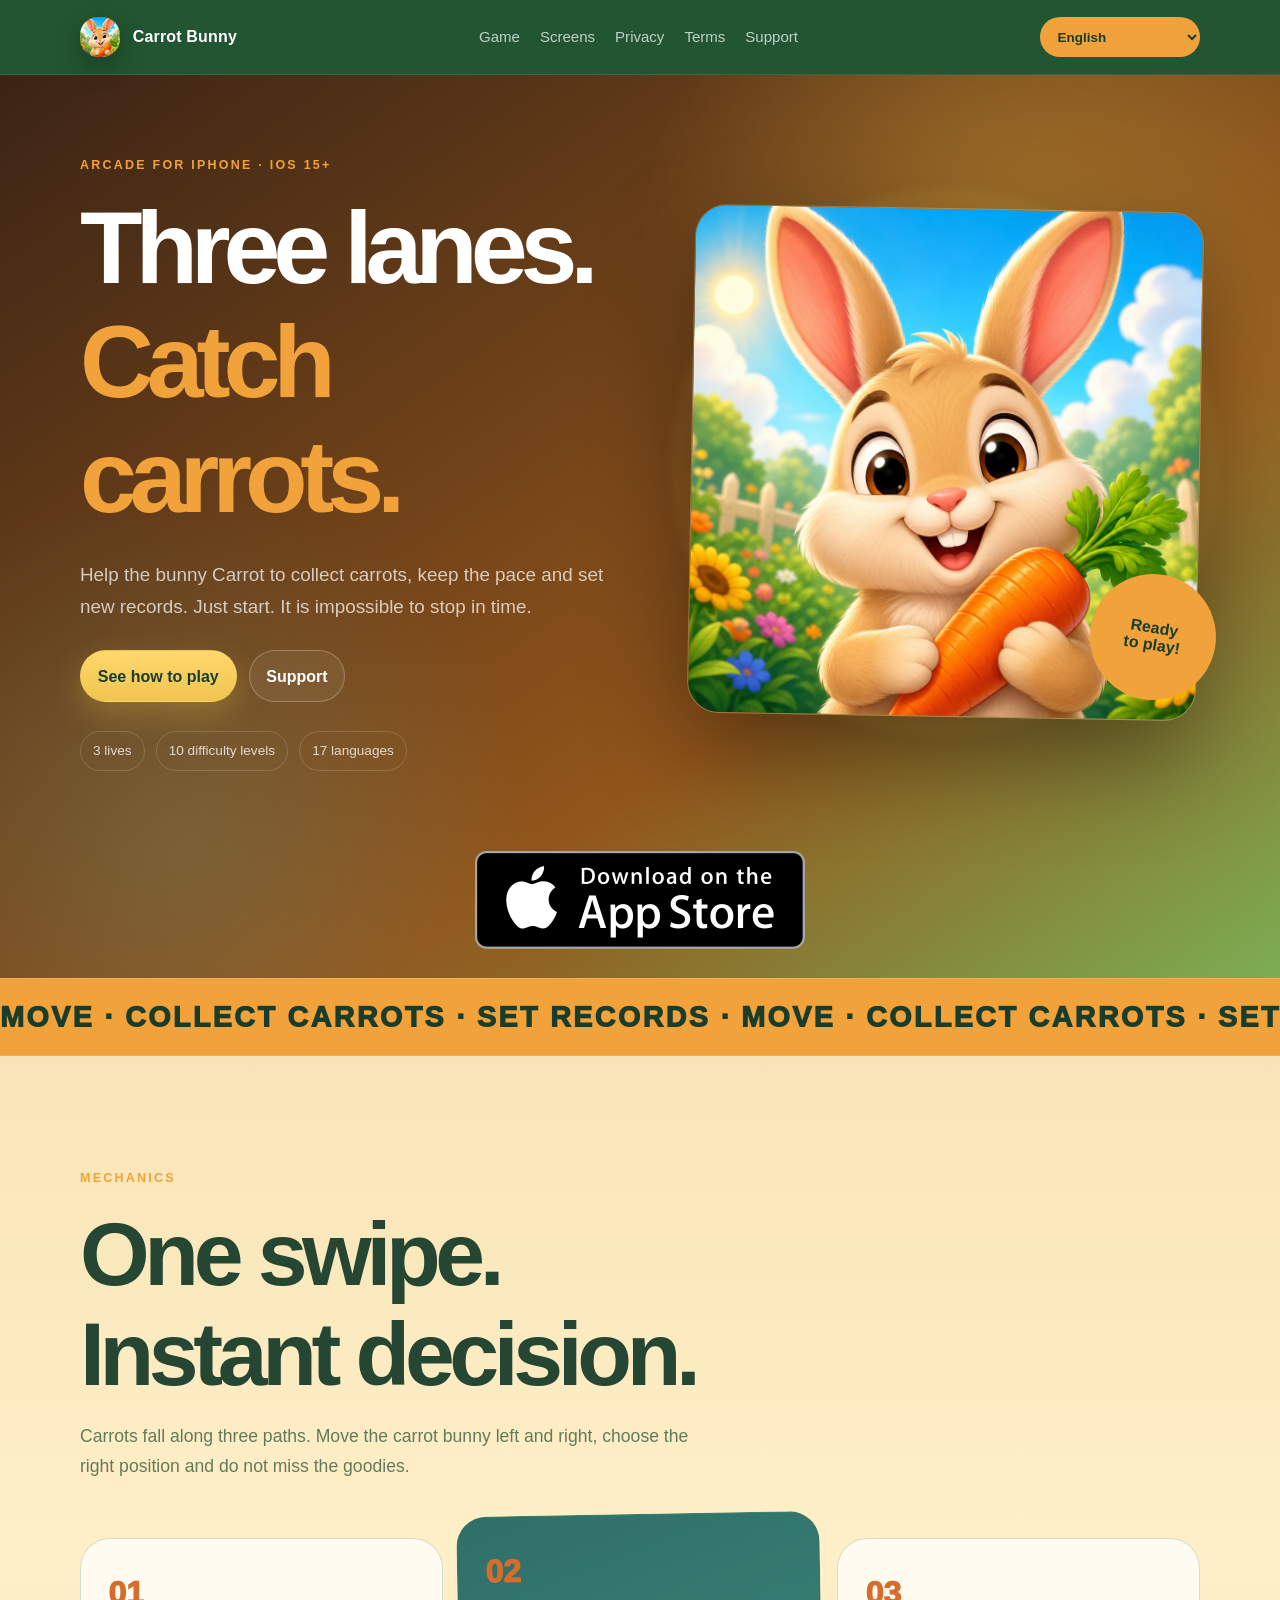
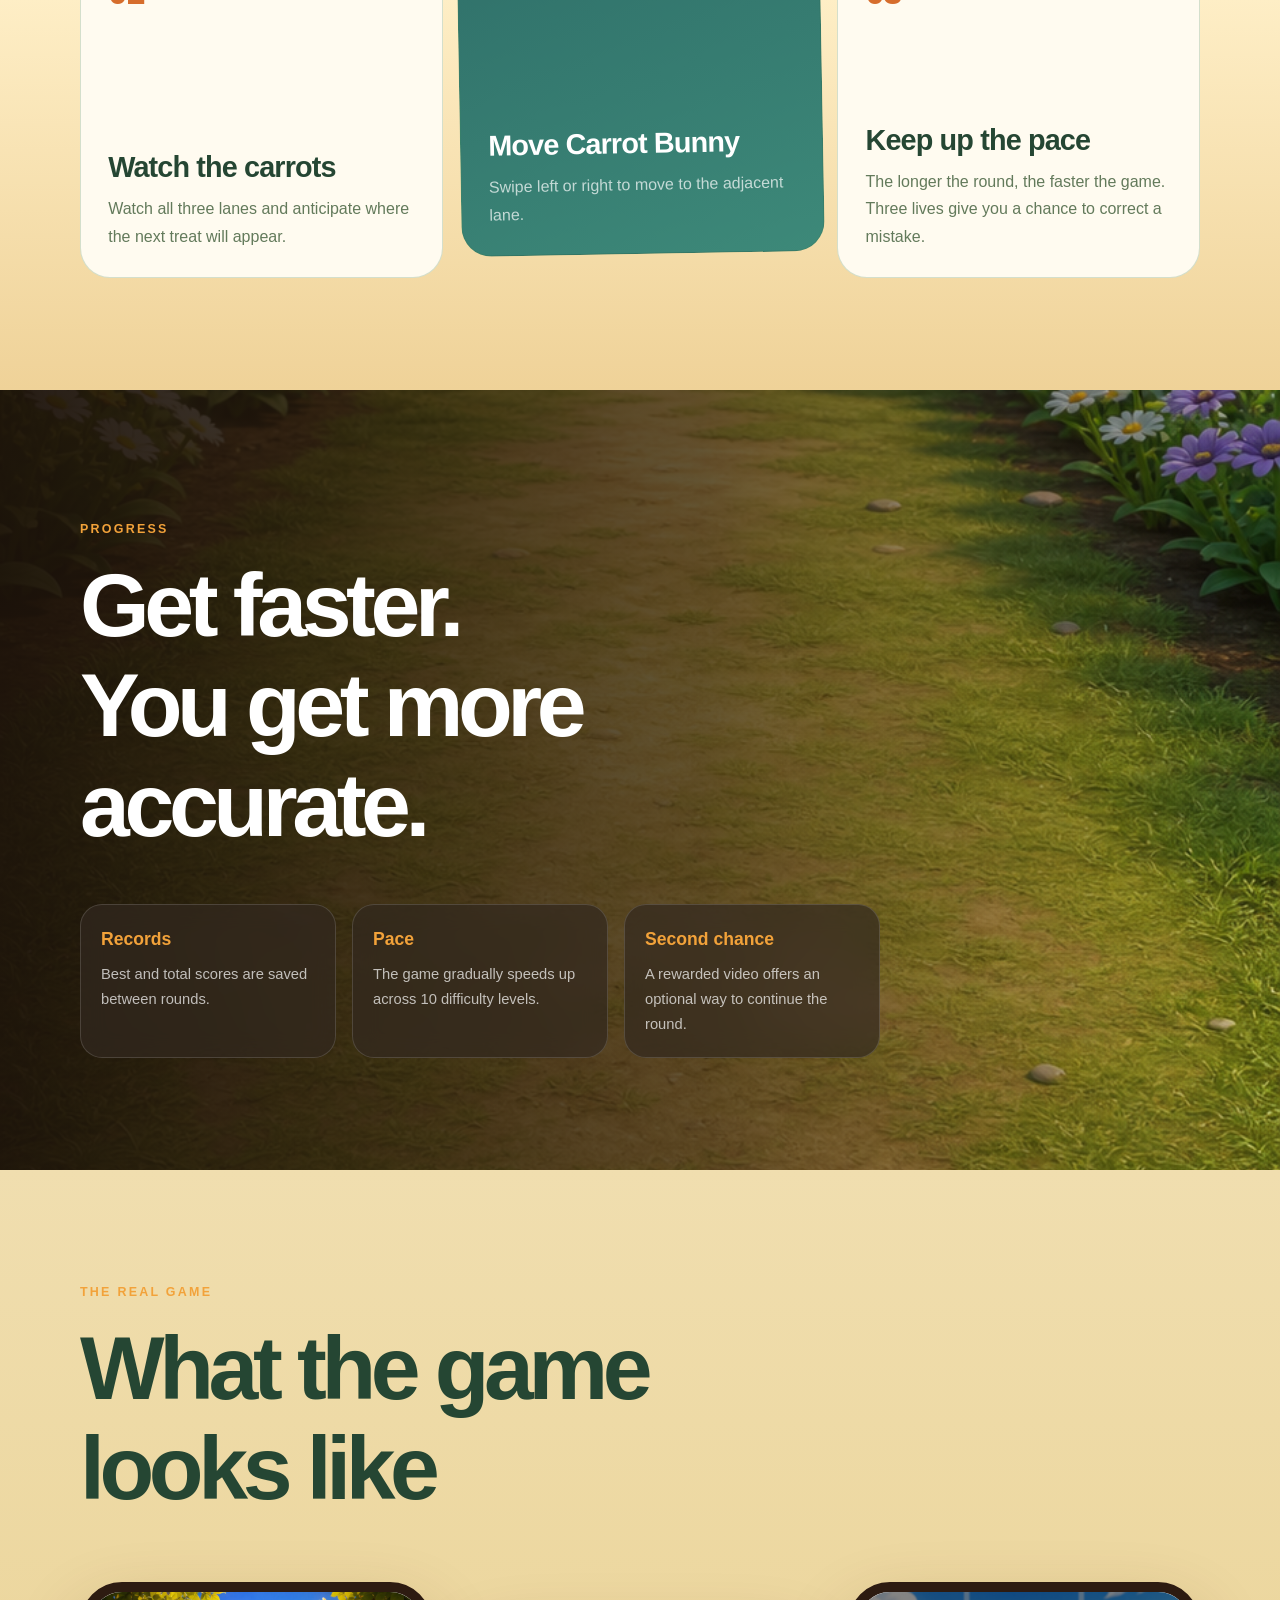
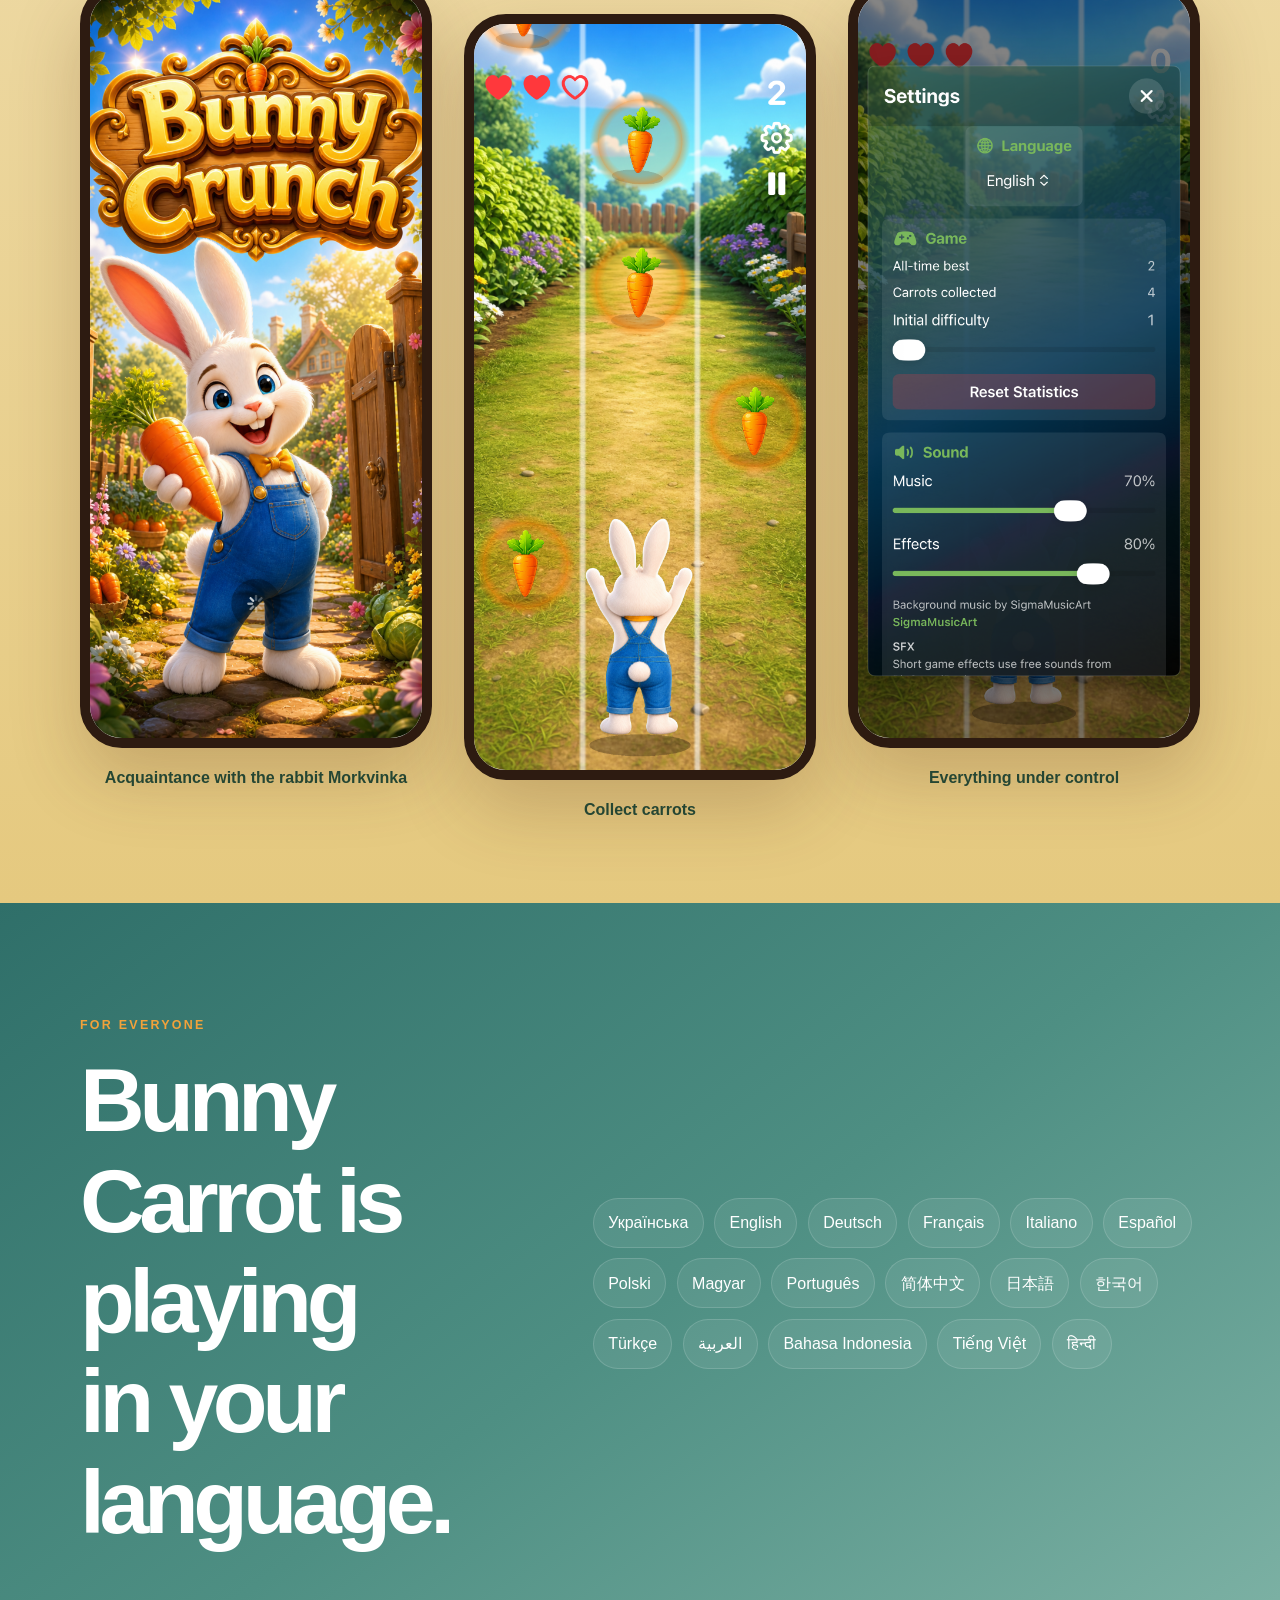
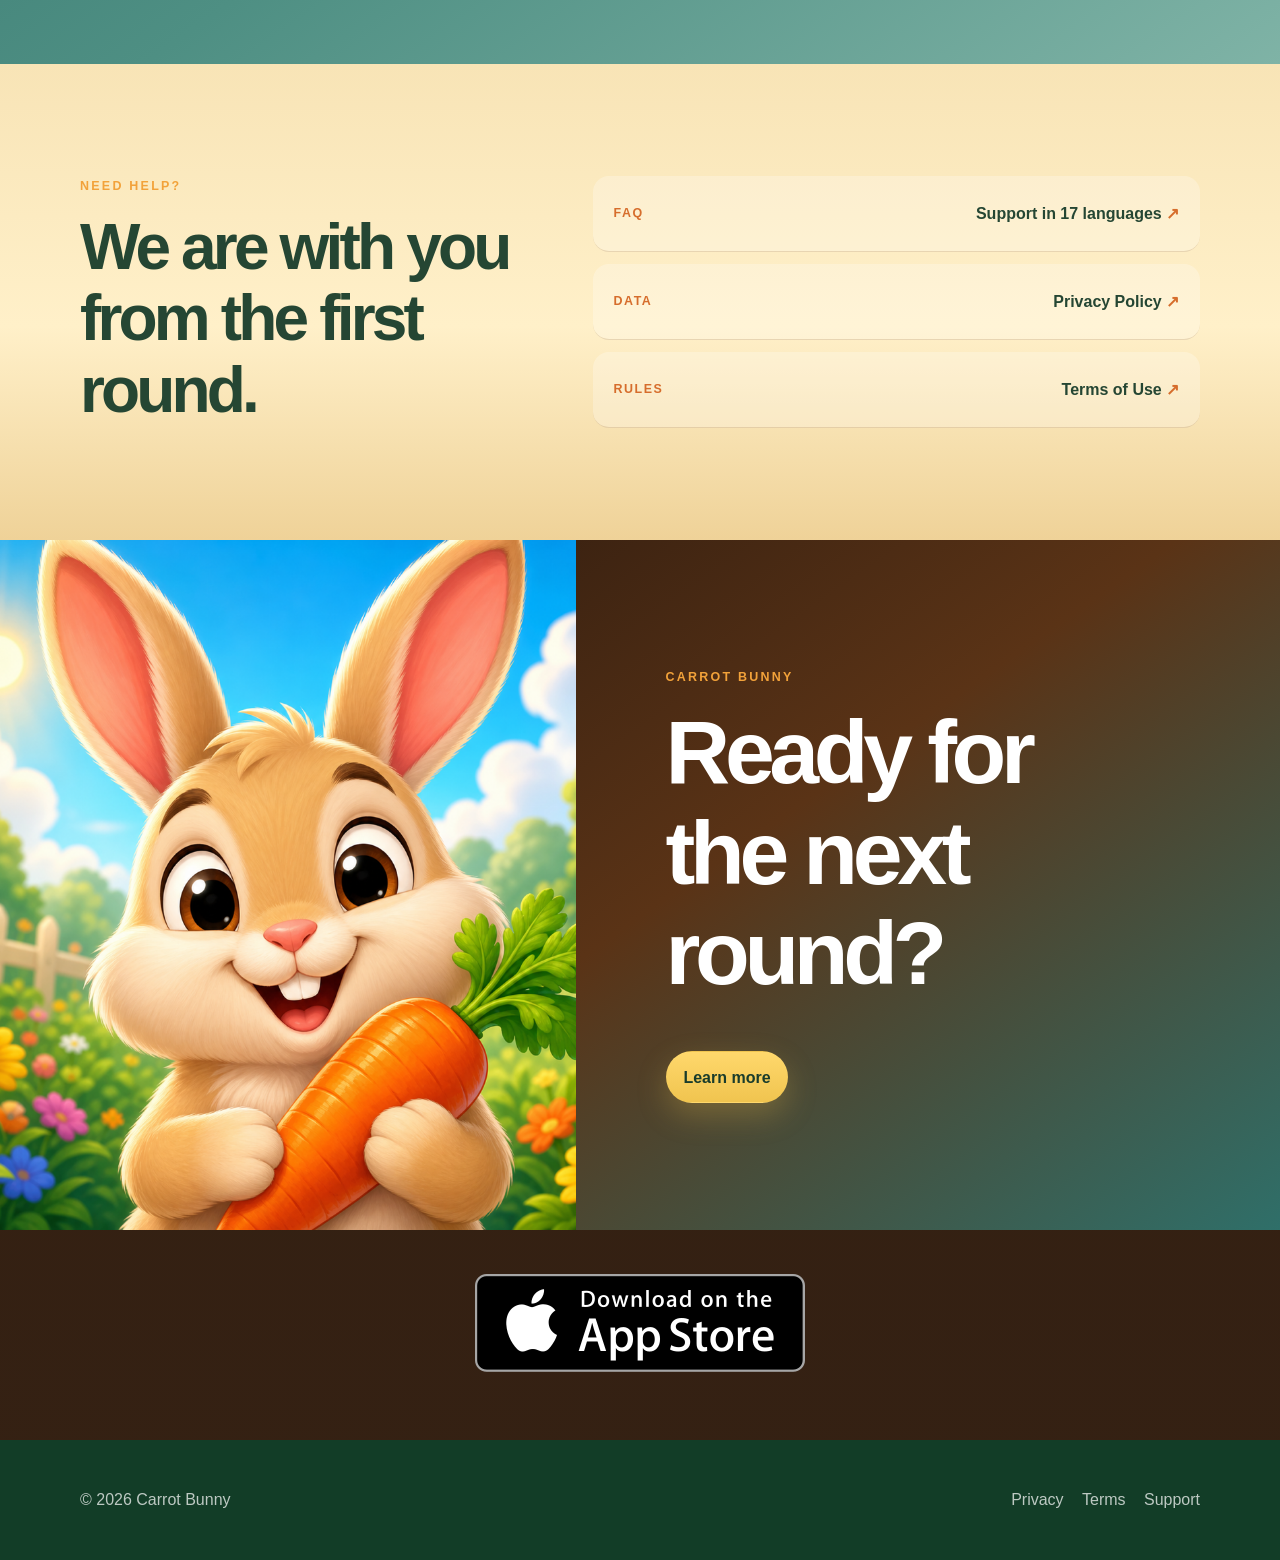
==== commit 4c285a10: "Apply game palette across support pages" ====
--- a/index.html
+++ b/index.html
@@ -11,7 +11,7 @@
   <title>Зайчик Морквинка — мобільна аркада</title>
   <link rel="icon" type="image/png" href="images/bunnyCrunchIcon.png">
   <link rel="apple-touch-icon" href="images/bunnyCrunchIcon.png">
-  <link rel="stylesheet" href="site.css?v=20260728-1">
+  <link rel="stylesheet" href="site.css?v=20260728-7">
 </head>
 <body class="home">
   <a class="skip-link" href="#main">Перейти до вмісту</a>
--- a/site.css
+++ b/site.css
@@ -1168,3 +1168,15 @@
     max-width: 42vw;
   }
 }
+
+/* Shared support and legal pages use Bunny Crunch's garden palette. */
+.topbar, .home .topbar { background: rgba(35, 90, 53, .94); }
+body:not(.home) { background: radial-gradient(circle at 12% 12%, rgba(158, 211, 107, .32), transparent 22rem), radial-gradient(circle at 88% 18%, rgba(242, 162, 58, .20), transparent 24rem), linear-gradient(180deg, #FFFDF4, #EEF6D9 55%, #D7EDC1); }
+.legal-hero { background: radial-gradient(circle at 82% 16%, rgba(158, 211, 107, .48), transparent 23rem), linear-gradient(145deg, #1D5131, #4E9347 55%, #A4D66E); }
+.summary { border-color: rgba(75, 147, 71, .3); background: rgba(158, 211, 107, .2); }
+.toc, .stat-card, .faq details { border-color: rgba(75, 147, 71, .24); background: rgba(255, 255, 250, .76); }
+.faq details[open] { background: #FFFFFF; box-shadow: 0 14px 36px rgba(29, 81, 49, .12); }
+.document p, .document li, .faq-answer { color: #415C42; }
+.page-card { background: linear-gradient(145deg, #1D5131, #4E9347 56%, #A4D66E); }
+.page-card::after { color: #D9F4A2; }
+.footer { background: #123D27; }
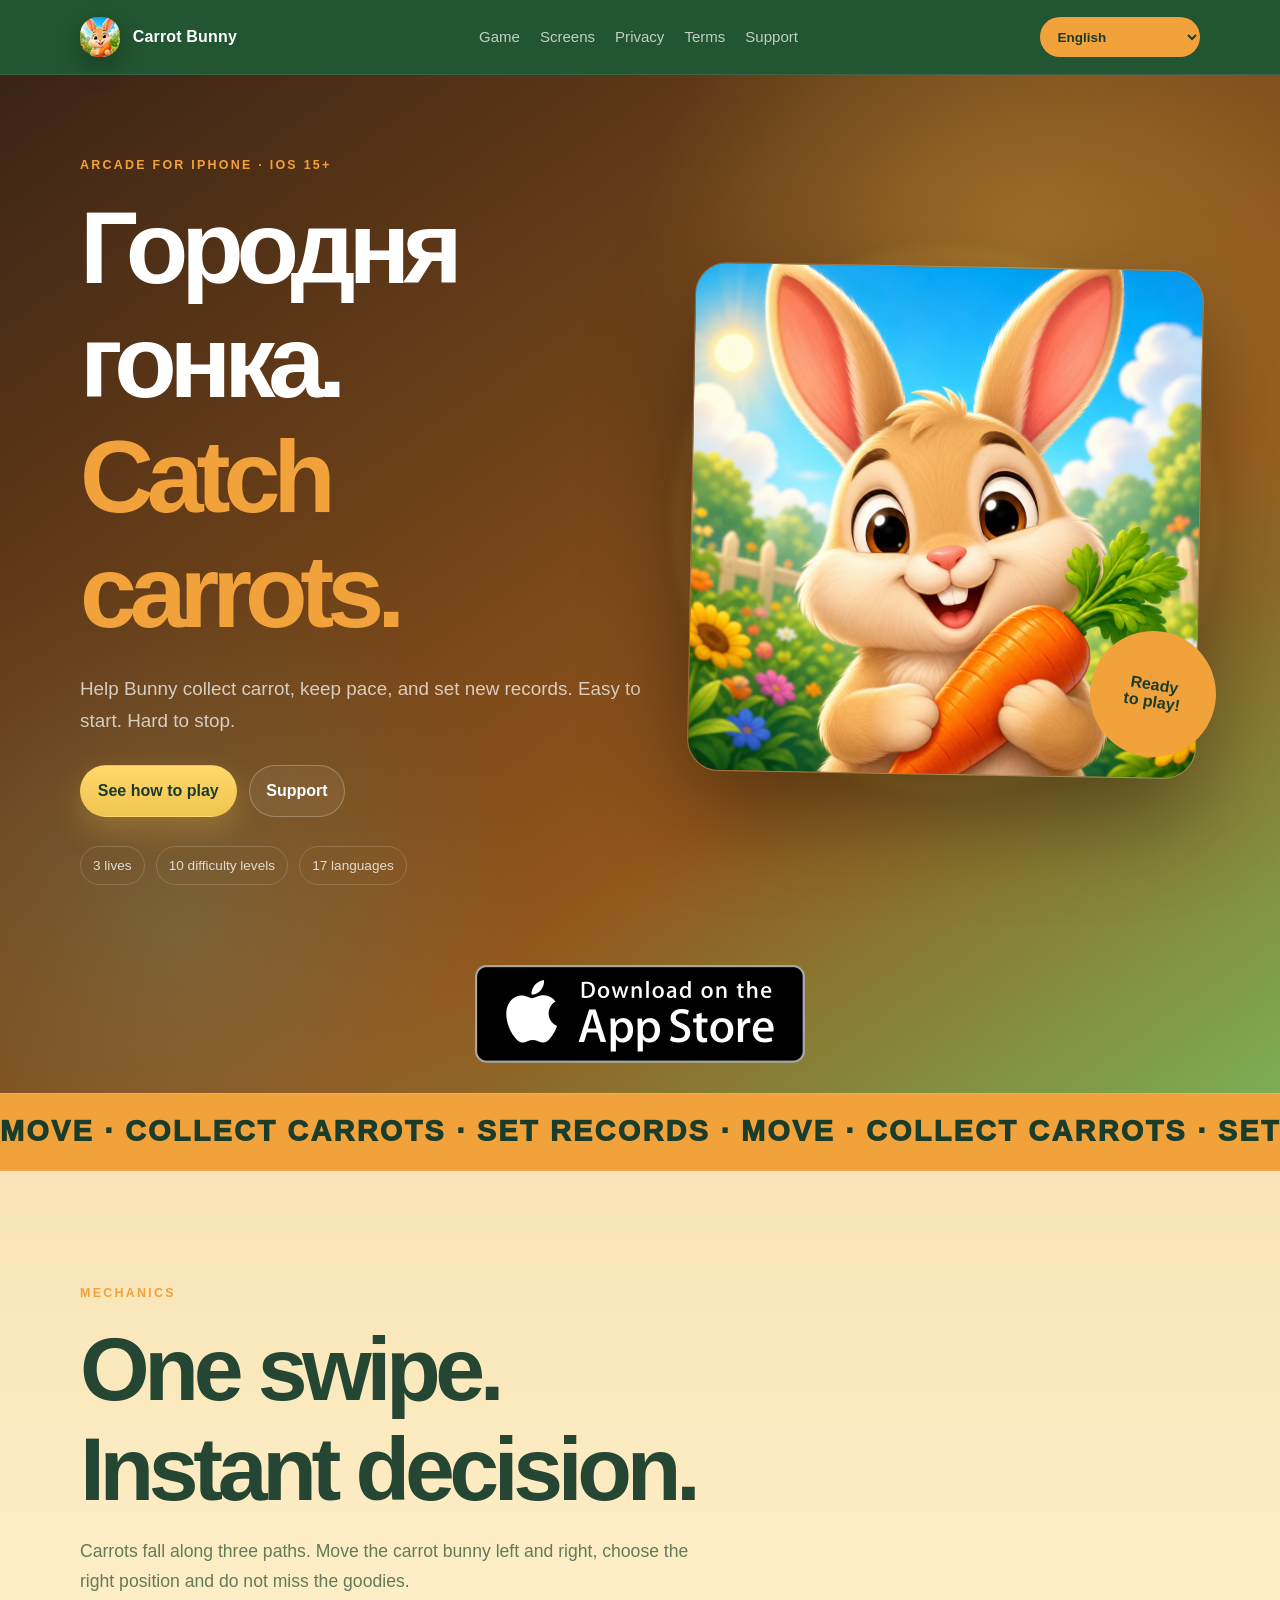
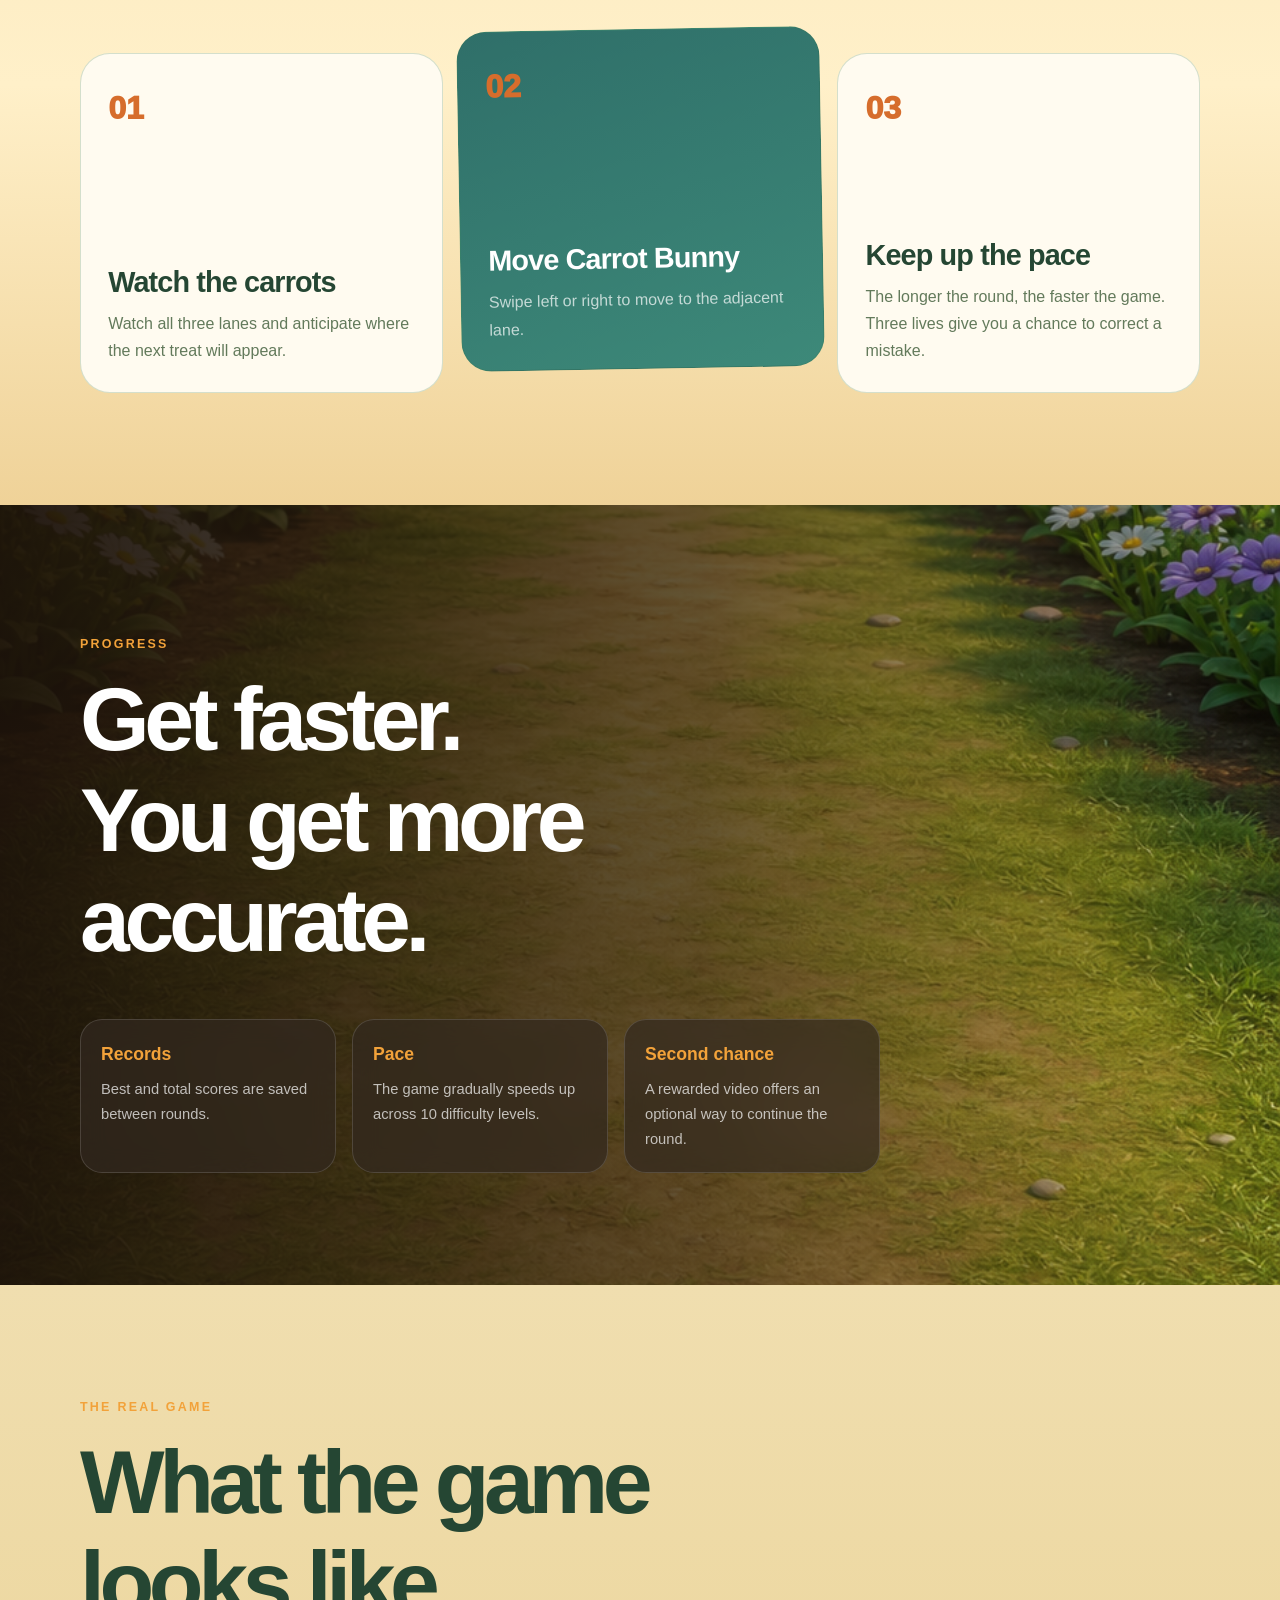
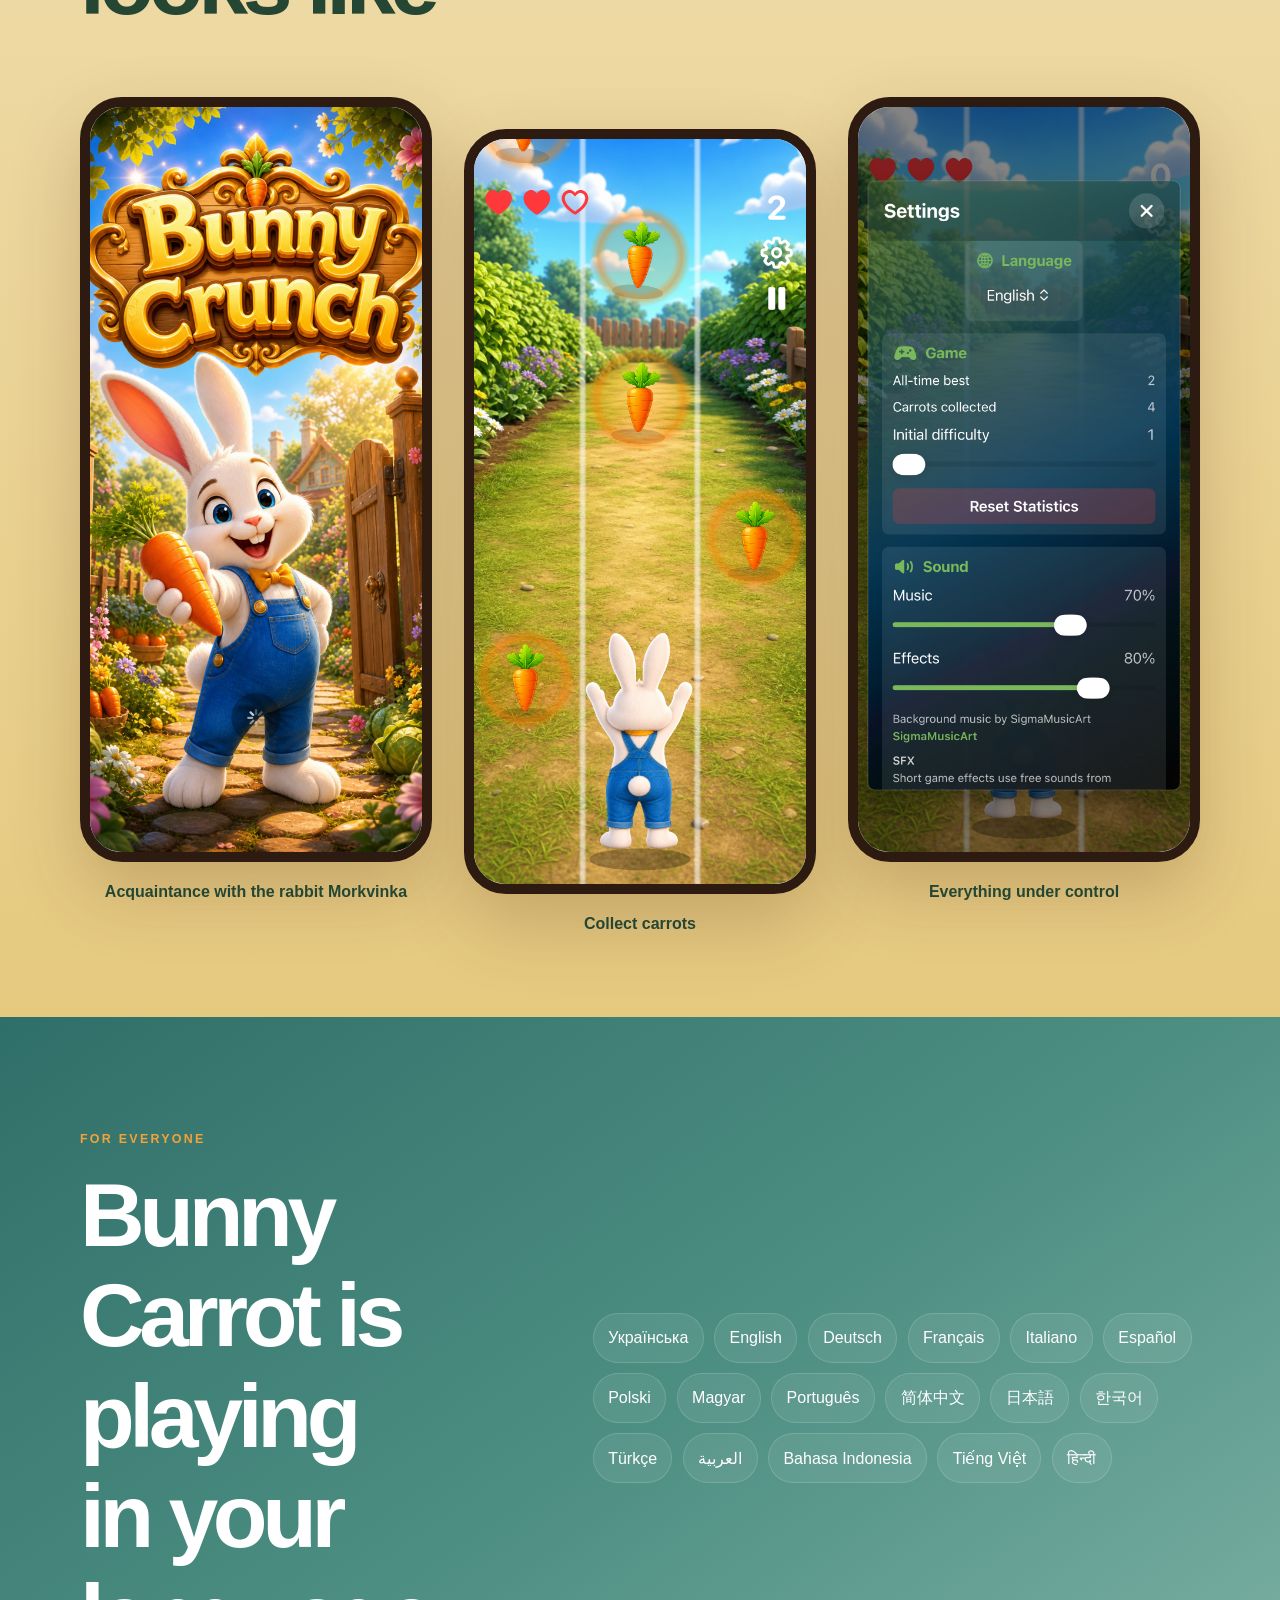
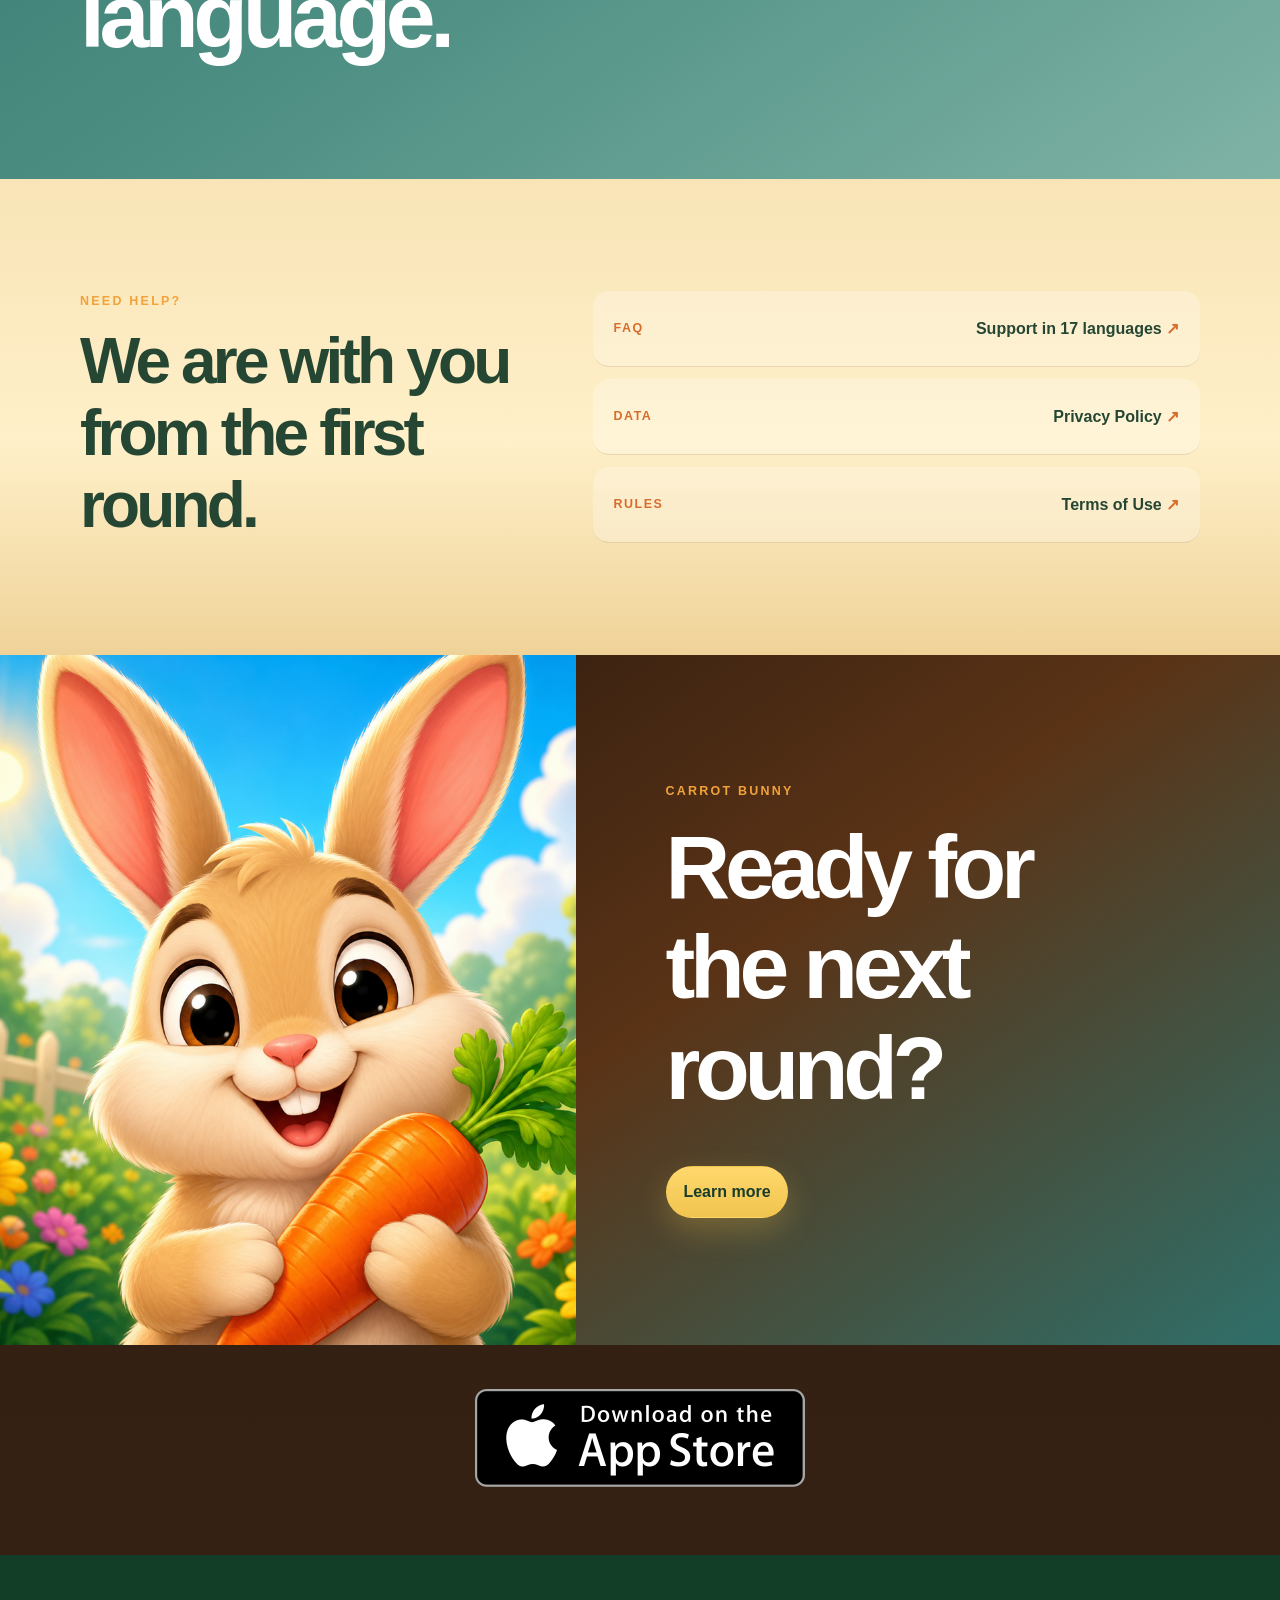
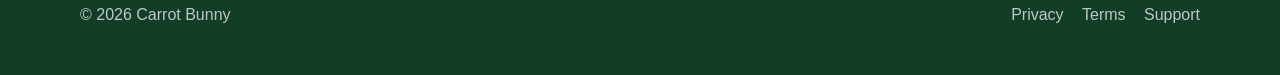
==== commit 077c0231: "Refresh site product copy" ====
--- a/index.html
+++ b/index.html
@@ -4,9 +4,9 @@
   <meta charset="utf-8">
   <meta name="viewport" content="width=device-width, initial-scale=1">
   <meta name="theme-color" content="#071621">
-  <meta name="description" content="Зайчик Морквинка — аркадна гра для iPhone, де Зайчик Морквинка збирає морквинки на трьох доріжках.">
+  <meta name="description" content="Зайчик Морквинка — аркадна гра для iPhone, де він мчить городом і підбирає морквинки на трьох доріжках.">
   <meta property="og:title" content="Зайчик Морквинка — мобільна аркада">
-  <meta property="og:description" content="Три доріжки. Соковита морквинка. Спритний Зайчик Морквинка.">
+  <meta property="og:description" content="Три доріжки. Соковиті морквинки. Швидкий Зайчик Морквинка.">
   <meta property="og:image" content="images/bunnyCrunchIcon.png">
   <title>Зайчик Морквинка — мобільна аркада</title>
   <link rel="icon" type="image/png" href="images/bunnyCrunchIcon.png">
@@ -37,8 +37,8 @@
       <div class="shell game-hero-grid">
         <div class="hero-copy">
           <p class="game-kicker">Аркада для iPhone · iOS 15+</p>
-          <h1>Три доріжки.<br><em>Лови морквинки.</em></h1>
-          <p class="hero-summary">Допоможіть зайчикові Морквинці збирати морквинки, тримати темп і ставити нові рекорди. Просто почати. Неможливо вчасно зупинитися.</p>
+          <h1>Городня гонка.<br><em>Лови морквинки.</em></h1>
+          <p class="hero-summary">Проведіть Зайчика Морквинку крізь городню гонку, збирайте морквинки й женіться за новими рекордами в яскравому швидкому раунді.</p>
           <div class="hero-actions">
             <a class="button primary" href="#game">Дивитися, як грати</a>
             <a class="button ghost" href="support.html">Підтримка</a>
